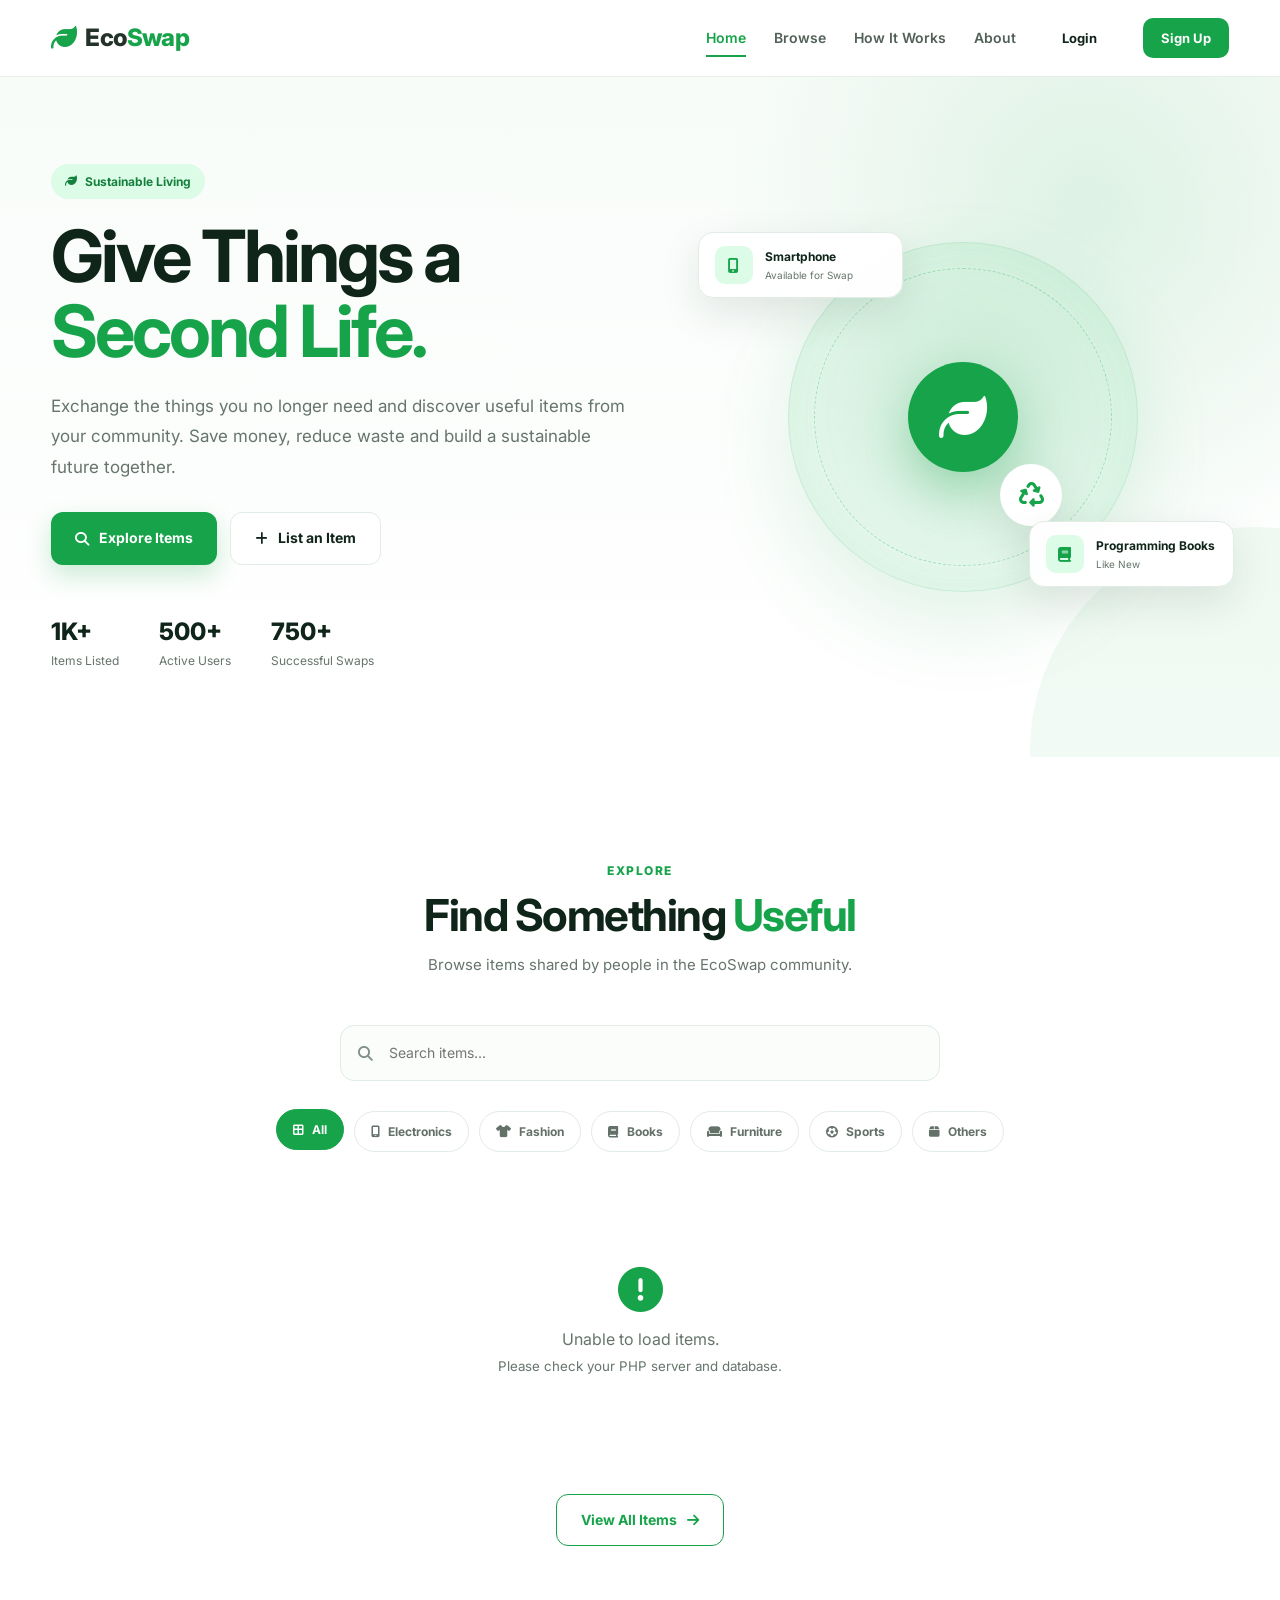
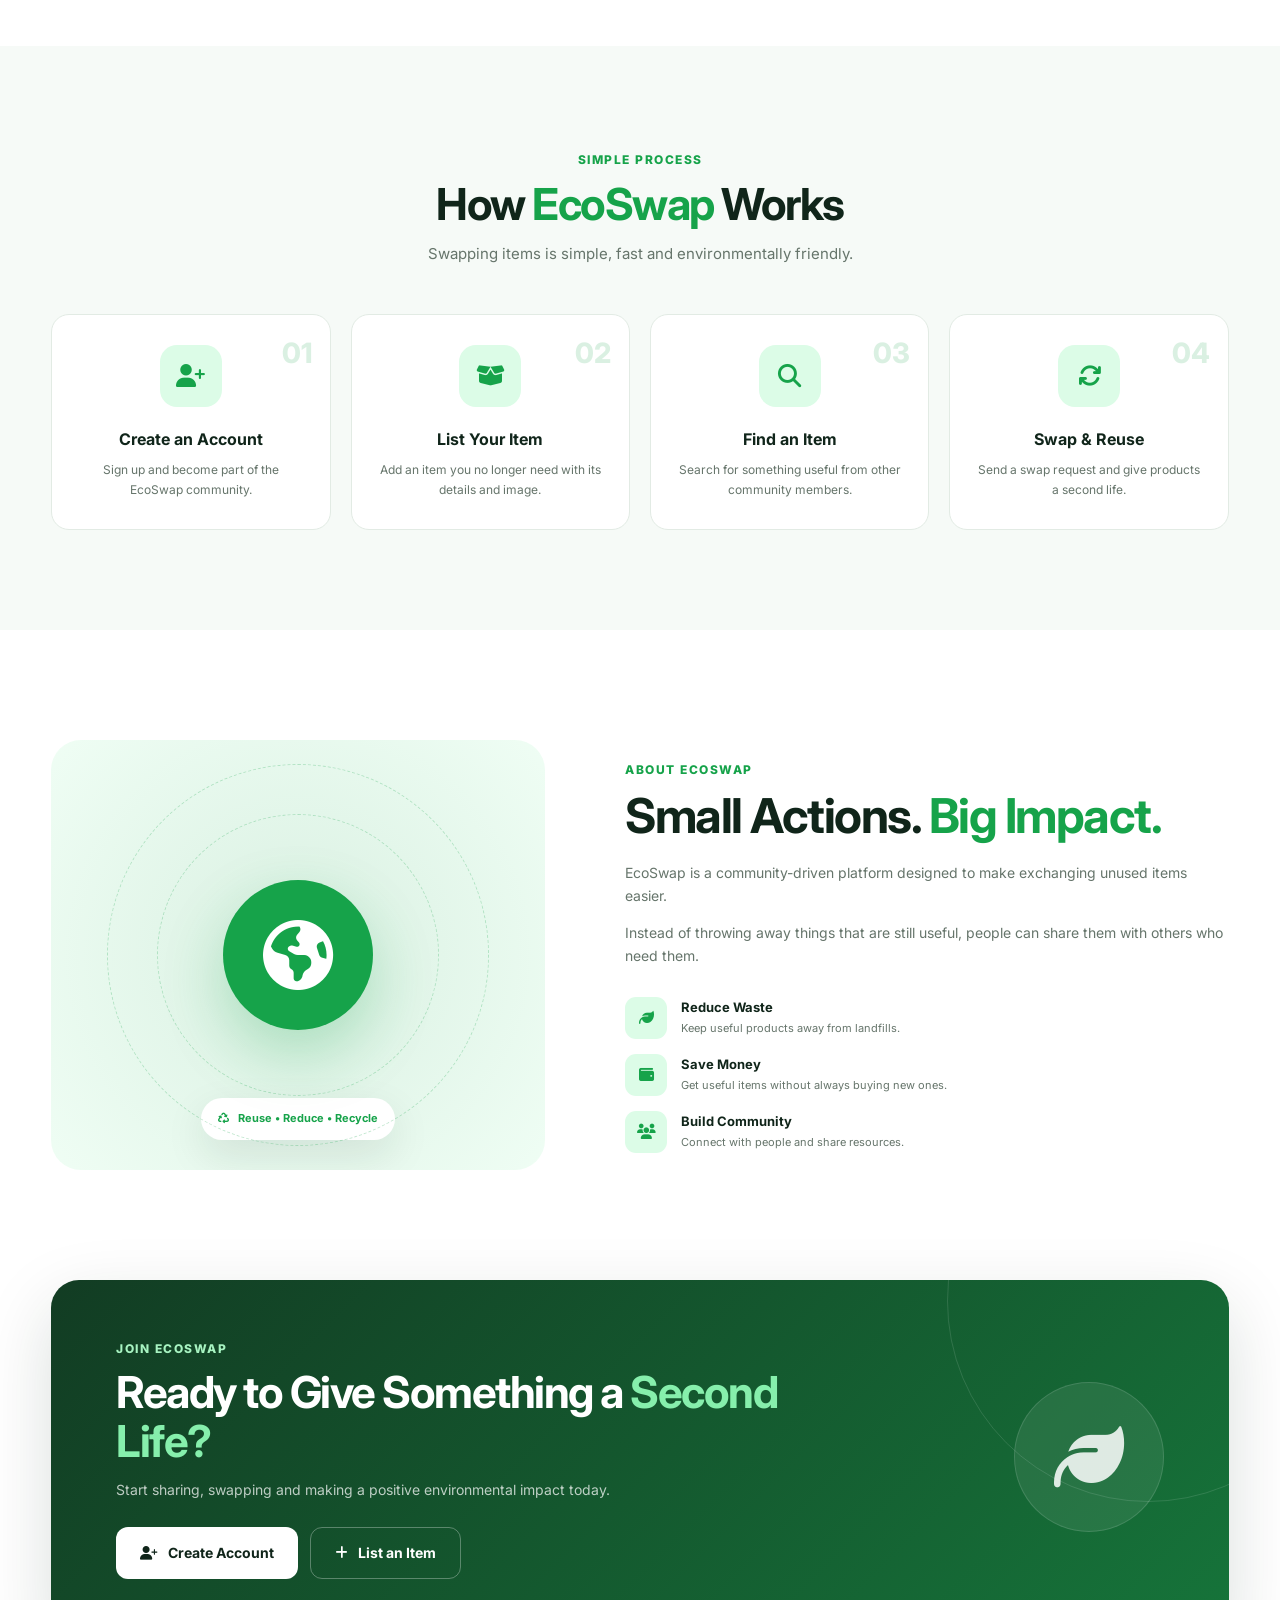
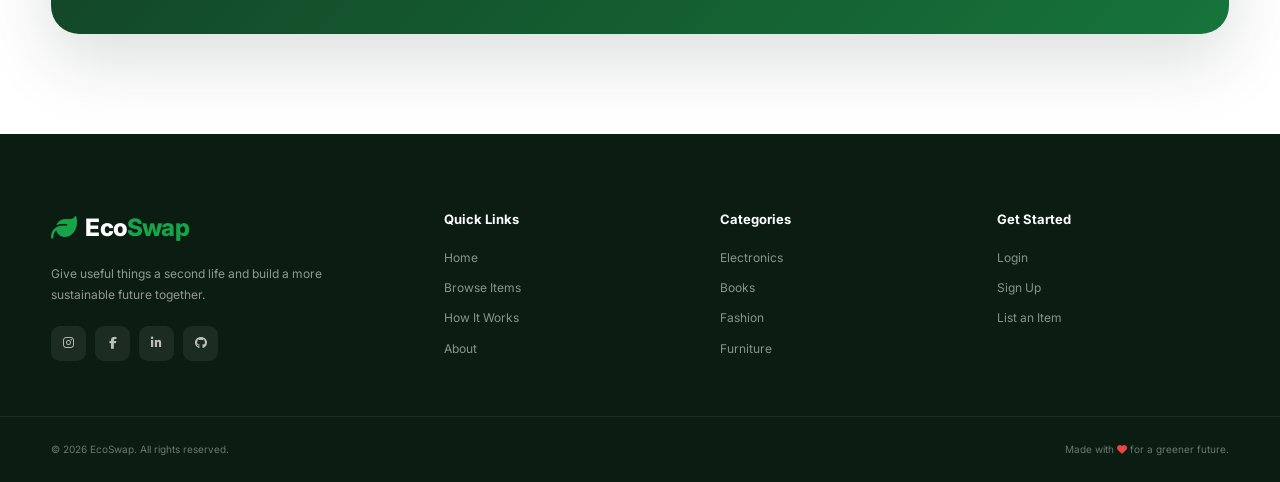
==== index.html @ e33919c2 "Add files via upload" ====
<!DOCTYPE html>
<html lang="en">

<head>
    <meta charset="UTF-8">
    <meta name="viewport" content="width=device-width, initial-scale=1.0">

    <title>EcoSwap - Give Things a Second Life</title>

    <meta name="description"
        content="EcoSwap is a sustainable community platform where people can exchange, reuse and give items a second life.">

    <!-- Google Font -->
    <link rel="preconnect" href="https://fonts.googleapis.com">
    <link rel="preconnect" href="https://fonts.gstatic.com" crossorigin>

    <link
        href="https://fonts.googleapis.com/css2?family=Inter:wght@400;500;600;700;800&display=swap"
        rel="stylesheet">

    <!-- Font Awesome -->
    <link
        rel="stylesheet"
        href="https://cdnjs.cloudflare.com/ajax/libs/font-awesome/6.5.2/css/all.min.css">

    <!-- CSS -->
    <link rel="stylesheet" href="style.css">
</head>

<body>

    <!-- =====================================================
         NAVBAR
    ====================================================== -->

    <header class="navbar">

        <div class="container nav-container">

            <a href="index.html" class="logo">
                <i class="fa-solid fa-leaf"></i>
                <span>Eco<span>Swap</span></span>
            </a>

            <button class="menu-btn" aria-label="Open Menu">
                <i class="fa-solid fa-bars"></i>
            </button>

            <nav class="nav-links">

                <a href="#home" class="active">
                    Home
                </a>

                <a href="#browse">
                    Browse
                </a>

                <a href="#how-it-works">
                    How It Works
                </a>

                <a href="#about">
                    About
                </a>

                <button
                    class="nav-login-btn login-btn"
                    onclick="openModal('loginModal')">
                    Login
                </button>

                <button
                    class="nav-signup-btn"
                    onclick="openModal('signupModal')">
                    Sign Up
                </button>

            </nav>

        </div>

    </header>


    <!-- =====================================================
         HERO
    ====================================================== -->

    <main>

        <section class="hero" id="home">

            <div class="container hero-container">

                <div class="hero-content">

                    <div class="hero-badge">
                        <i class="fa-solid fa-leaf"></i>
                        Sustainable Living
                    </div>

                    <h1>
                        Give Things a
                        <span>Second Life.</span>
                    </h1>

                    <p>
                        Exchange the things you no longer need and
                        discover useful items from your community.
                        Save money, reduce waste and build a
                        sustainable future together.
                    </p>

                    <div class="hero-buttons">

                        <a href="#browse" class="btn btn-primary">
                            <i class="fa-solid fa-magnifying-glass"></i>
                            Explore Items
                        </a>

                        <button
                            class="btn btn-secondary"
                            onclick="openModal('addItemModal')">

                            <i class="fa-solid fa-plus"></i>
                            List an Item

                        </button>

                    </div>

                    <div class="hero-stats">

                        <div class="stat">
                            <strong>1K+</strong>
                            <span>Items Listed</span>
                        </div>

                        <div class="stat">
                            <strong>500+</strong>
                            <span>Active Users</span>
                        </div>

                        <div class="stat">
                            <strong>750+</strong>
                            <span>Successful Swaps</span>
                        </div>

                    </div>

                </div>


                <!-- HERO VISUAL -->

                <div class="hero-visual">

                    <div class="floating-card card-one">

                        <div class="floating-icon">
                            <i class="fa-solid fa-mobile-screen-button"></i>
                        </div>

                        <div>
                            <strong>Smartphone</strong>
                            <small>Available for Swap</small>
                        </div>

                    </div>


                    <div class="hero-circle">

                        <div class="hero-leaf">
                            <i class="fa-solid fa-leaf"></i>
                        </div>

                        <div class="hero-recycle">
                            <i class="fa-solid fa-recycle"></i>
                        </div>

                    </div>


                    <div class="floating-card card-two">

                        <div class="floating-icon">
                            <i class="fa-solid fa-book"></i>
                        </div>

                        <div>
                            <strong>Programming Books</strong>
                            <small>Like New</small>
                        </div>

                    </div>

                </div>

            </div>

        </section>


        <!-- =====================================================
             BROWSE SECTION
        ====================================================== -->

        <section class="browse-section" id="browse">

            <div class="container">

                <div class="section-heading">

                    <span class="section-tag">
                        Explore
                    </span>

                    <h2>
                        Find Something
                        <span>Useful</span>
                    </h2>

                    <p>
                        Browse items shared by people in the
                        EcoSwap community.
                    </p>

                </div>


                <!-- SEARCH -->

                <div class="search-box">

                    <i class="fa-solid fa-magnifying-glass"></i>

                    <input
                        type="text"
                        id="searchInput"
                        placeholder="Search items..."
                        oninput="searchItems()">

                </div>


                <!-- CATEGORIES -->

                <div class="categories" id="categories">

                    <button
                        class="category-btn active"
                        data-category="All"
                        onclick="filterCategory('All')">

                        <i class="fa-solid fa-border-all"></i>
                        All

                    </button>

                    <button
                        class="category-btn"
                        data-category="Electronics"
                        onclick="filterCategory('Electronics')">

                        <i class="fa-solid fa-mobile-screen"></i>
                        Electronics

                    </button>

                    <button
                        class="category-btn"
                        data-category="Fashion"
                        onclick="filterCategory('Fashion')">

                        <i class="fa-solid fa-shirt"></i>
                        Fashion

                    </button>

                    <button
                        class="category-btn"
                        data-category="Books"
                        onclick="filterCategory('Books')">

                        <i class="fa-solid fa-book"></i>
                        Books

                    </button>

                    <button
                        class="category-btn"
                        data-category="Furniture"
                        onclick="filterCategory('Furniture')">

                        <i class="fa-solid fa-couch"></i>
                        Furniture

                    </button>

                    <button
                        class="category-btn"
                        data-category="Sports"
                        onclick="filterCategory('Sports')">

                        <i class="fa-solid fa-futbol"></i>
                        Sports

                    </button>

                    <button
                        class="category-btn"
                        data-category="Others"
                        onclick="filterCategory('Others')">

                        <i class="fa-solid fa-box"></i>
                        Others

                    </button>

                </div>


                <!-- ITEMS -->

                <div
                    class="items-grid"
                    id="itemsContainer">

                    <!-- Items will be loaded by JavaScript -->

                    <div class="item-card">

                        <div class="item-image">

                            <img
                                src="https://images.unsplash.com/photo-1511707171634-5f897ff02aa9?auto=format&fit=crop&w=700&q=80"
                                alt="Smartphone">

                        </div>

                        <div class="item-content">

                            <span class="item-category">
                                Electronics
                            </span>

                            <h3>
                                Smartphone
                            </h3>

                            <p>
                                Good condition smartphone available
                                for exchange.
                            </p>

                            <div class="item-bottom">

                                <span class="condition">
                                    Good
                                </span>

                                <button
                                    class="view-item-btn"
                                    onclick="viewItem(1)">
                                    View
                                </button>

                            </div>

                        </div>

                    </div>


                    <div class="item-card">

                        <div class="item-image">

                            <img
                                src="https://images.unsplash.com/photo-1543002588-bfa74002ed7e?auto=format&fit=crop&w=700&q=80"
                                alt="Books">

                        </div>

                        <div class="item-content">

                            <span class="item-category">
                                Books
                            </span>

                            <h3>
                                Programming Books
                            </h3>

                            <p>
                                Useful programming books for
                                students and developers.
                            </p>

                            <div class="item-bottom">

                                <span class="condition">
                                    Like New
                                </span>

                                <button
                                    class="view-item-btn"
                                    onclick="viewItem(2)">
                                    View
                                </button>

                            </div>

                        </div>

                    </div>


                    <div class="item-card">

                        <div class="item-image">

                            <img
                                src="https://images.unsplash.com/photo-1505740420928-5e560c06d30e?auto=format&fit=crop&w=700&q=80"
                                alt="Headphones">

                        </div>

                        <div class="item-content">

                            <span class="item-category">
                                Electronics
                            </span>

                            <h3>
                                Wireless Headphones
                            </h3>

                            <p>
                                Wireless headphones in working
                                condition.
                            </p>

                            <div class="item-bottom">

                                <span class="condition">
                                    Good
                                </span>

                                <button
                                    class="view-item-btn"
                                    onclick="viewItem(3)">
                                    View
                                </button>

                            </div>

                        </div>

                    </div>


                    <div class="item-card">

                        <div class="item-image">

                            <img
                                src="https://images.unsplash.com/photo-1586023492125-27b2c045efd7?auto=format&fit=crop&w=700&q=80"
                                alt="Study Chair">

                        </div>

                        <div class="item-content">

                            <span class="item-category">
                                Furniture
                            </span>

                            <h3>
                                Study Chair
                            </h3>

                            <p>
                                Comfortable chair suitable for
                                study and work.
                            </p>

                            <div class="item-bottom">

                                <span class="condition">
                                    Good
                                </span>

                                <button
                                    class="view-item-btn"
                                    onclick="viewItem(4)">
                                    View
                                </button>

                            </div>

                        </div>

                    </div>

                </div>


                <div class="view-all-container">

                    <button
                        class="btn btn-outline"
                        onclick="viewAllItems()">

                        View All Items
                        <i class="fa-solid fa-arrow-right"></i>

                    </button>

                </div>

            </div>

        </section>


        <!-- =====================================================
             HOW IT WORKS
        ====================================================== -->

        <section
            class="how-it-works"
            id="how-it-works">

            <div class="container">

                <div class="section-heading">

                    <span class="section-tag">
                        Simple Process
                    </span>

                    <h2>
                        How <span>EcoSwap</span> Works
                    </h2>

                    <p>
                        Swapping items is simple, fast and
                        environmentally friendly.
                    </p>

                </div>


                <div class="steps">

                    <div class="step">

                        <div class="step-number">
                            01
                        </div>

                        <div class="step-icon">
                            <i class="fa-solid fa-user-plus"></i>
                        </div>

                        <h3>
                            Create an Account
                        </h3>

                        <p>
                            Sign up and become part of the
                            EcoSwap community.
                        </p>

                    </div>


                    <div class="step">

                        <div class="step-number">
                            02
                        </div>

                        <div class="step-icon">
                            <i class="fa-solid fa-box-open"></i>
                        </div>

                        <h3>
                            List Your Item
                        </h3>

                        <p>
                            Add an item you no longer need
                            with its details and image.
                        </p>

                    </div>


                    <div class="step">

                        <div class="step-number">
                            03
                        </div>

                        <div class="step-icon">
                            <i class="fa-solid fa-magnifying-glass"></i>
                        </div>

                        <h3>
                            Find an Item
                        </h3>

                        <p>
                            Search for something useful from
                            other community members.
                        </p>

                    </div>


                    <div class="step">

                        <div class="step-number">
                            04
                        </div>

                        <div class="step-icon">
                            <i class="fa-solid fa-arrows-rotate"></i>
                        </div>

                        <h3>
                            Swap & Reuse
                        </h3>

                        <p>
                            Send a swap request and give
                            products a second life.
                        </p>

                    </div>

                </div>

            </div>

        </section>


        <!-- =====================================================
             ABOUT
        ====================================================== -->

        <section class="about-section" id="about">

            <div class="container about-container">

                <div class="about-image">

                    <div class="about-icon">
                        <i class="fa-solid fa-earth-americas"></i>
                    </div>

                    <div class="about-floating">

                        <i class="fa-solid fa-recycle"></i>

                        <span>
                            Reuse • Reduce • Recycle
                        </span>

                    </div>

                </div>


                <div class="about-content">

                    <span class="section-tag">
                        About EcoSwap
                    </span>

                    <h2>
                        Small Actions.
                        <span>Big Impact.</span>
                    </h2>

                    <p>
                        EcoSwap is a community-driven platform
                        designed to make exchanging unused items
                        easier.
                    </p>

                    <p>
                        Instead of throwing away things that are
                        still useful, people can share them with
                        others who need them.
                    </p>


                    <div class="about-features">

                        <div class="about-feature">

                            <i class="fa-solid fa-leaf"></i>

                            <div>

                                <h4>
                                    Reduce Waste
                                </h4>

                                <p>
                                    Keep useful products away
                                    from landfills.
                                </p>

                            </div>

                        </div>


                        <div class="about-feature">

                            <i class="fa-solid fa-wallet"></i>

                            <div>

                                <h4>
                                    Save Money
                                </h4>

                                <p>
                                    Get useful items without
                                    always buying new ones.
                                </p>

                            </div>

                        </div>


                        <div class="about-feature">

                            <i class="fa-solid fa-users"></i>

                            <div>

                                <h4>
                                    Build Community
                                </h4>

                                <p>
                                    Connect with people and
                                    share resources.
                                </p>

                            </div>

                        </div>

                    </div>

                </div>

            </div>

        </section>


        <!-- =====================================================
             CTA
        ====================================================== -->

        <section class="cta-section">

            <div class="container">

                <div class="cta-box">

                    <div class="cta-content">

                        <span class="section-tag">
                            Join EcoSwap
                        </span>

                        <h2>
                            Ready to Give Something
                            a <span>Second Life?</span>
                        </h2>

                        <p>
                            Start sharing, swapping and making
                            a positive environmental impact today.
                        </p>

                        <div class="cta-buttons">

                            <button
                                class="btn btn-white"
                                onclick="openModal('signupModal')">

                                <i class="fa-solid fa-user-plus"></i>
                                Create Account

                            </button>

                            <button
                                class="btn btn-transparent"
                                onclick="openModal('addItemModal')">

                                <i class="fa-solid fa-plus"></i>
                                List an Item

                            </button>

                        </div>

                    </div>

                    <div class="cta-icon">

                        <i class="fa-solid fa-leaf"></i>

                    </div>

                </div>

            </div>

        </section>

    </main>


    <!-- =====================================================
         FOOTER
    ====================================================== -->

    <footer class="footer">

        <div class="container footer-container">

            <div class="footer-brand">

                <a href="#home" class="logo">

                    <i class="fa-solid fa-leaf"></i>

                    <span>
                        Eco<span>Swap</span>
                    </span>

                </a>

                <p>
                    Give useful things a second life and
                    build a more sustainable future together.
                </p>

                <div class="social-links">

                    <a href="#" aria-label="Instagram">
                        <i class="fa-brands fa-instagram"></i>
                    </a>

                    <a href="#" aria-label="Facebook">
                        <i class="fa-brands fa-facebook-f"></i>
                    </a>

                    <a href="#" aria-label="LinkedIn">
                        <i class="fa-brands fa-linkedin-in"></i>
                    </a>

                    <a href="#" aria-label="GitHub">
                        <i class="fa-brands fa-github"></i>
                    </a>

                </div>

            </div>


            <div class="footer-links">

                <h4>
                    Quick Links
                </h4>

                <a href="#home">
                    Home
                </a>

                <a href="#browse">
                    Browse Items
                </a>

                <a href="#how-it-works">
                    How It Works
                </a>

                <a href="#about">
                    About
                </a>

            </div>


            <div class="footer-links">

                <h4>
                    Categories
                </h4>

                <a href="#browse"
                    onclick="filterCategory('Electronics')">
                    Electronics
                </a>

                <a href="#browse"
                    onclick="filterCategory('Books')">
                    Books
                </a>

                <a href="#browse"
                    onclick="filterCategory('Fashion')">
                    Fashion
                </a>

                <a href="#browse"
                    onclick="filterCategory('Furniture')">
                    Furniture
                </a>

            </div>


            <div class="footer-links">

                <h4>
                    Get Started
                </h4>

                <a
                    href="#"
                    onclick="openModal('loginModal'); return false;">
                    Login
                </a>

                <a
                    href="#"
                    onclick="openModal('signupModal'); return false;">
                    Sign Up
                </a>

                <a
                    href="#"
                    onclick="openModal('addItemModal'); return false;">
                    List an Item
                </a>

            </div>

        </div>


        <div class="footer-bottom">

            <div class="container">

                <p>
                    © 2026 EcoSwap. All rights reserved.
                </p>

                <p>
                    Made with
                    <i class="fa-solid fa-heart"></i>
                    for a greener future.
                </p>

            </div>

        </div>

    </footer>


    <!-- =====================================================
         LOGIN MODAL
    ====================================================== -->

    <div
        class="modal"
        id="loginModal">

        <div class="modal-content">

            <button
                class="modal-close"
                onclick="closeModal('loginModal')">

                <i class="fa-solid fa-xmark"></i>

            </button>

            <div class="modal-header">

                <div class="modal-icon">
                    <i class="fa-solid fa-right-to-bracket"></i>
                </div>

                <h2>
                    Welcome Back
                </h2>

                <p>
                    Login to your EcoSwap account.
                </p>

            </div>


            <form id="loginForm">

                <div class="form-group">

                    <label for="loginEmail">
                        Email Address
                    </label>

                    <div class="input-wrapper">

                        <i class="fa-solid fa-envelope"></i>

                        <input
                            type="email"
                            id="loginEmail"
                            placeholder="Enter your email"
                            required>

                    </div>

                </div>


                <div class="form-group">

                    <label for="loginPassword">
                        Password
                    </label>

                    <div class="input-wrapper">

                        <i class="fa-solid fa-lock"></i>

                        <input
                            type="password"
                            id="loginPassword"
                            placeholder="Enter your password"
                            required>

                    </div>

                </div>


                <button
                    type="submit"
                    class="modal-submit">

                    <i class="fa-solid fa-right-to-bracket"></i>
                    Login

                </button>

            </form>


            <div class="modal-switch">

                Don't have an account?

                <button
                    onclick="switchModal('loginModal', 'signupModal')">

                    Create Account

                </button>

            </div>

        </div>

    </div>


    <!-- =====================================================
         SIGNUP MODAL
    ====================================================== -->

    <div
        class="modal"
        id="signupModal">

        <div class="modal-content">

            <button
                class="modal-close"
                onclick="closeModal('signupModal')">

                <i class="fa-solid fa-xmark"></i>

            </button>

            <div class="modal-header">

                <div class="modal-icon">
                    <i class="fa-solid fa-user-plus"></i>
                </div>

                <h2>
                    Join EcoSwap
                </h2>

                <p>
                    Create your account and start swapping.
                </p>

            </div>


            <form id="signupForm">

                <div class="form-group">

                    <label for="signupName">
                        Full Name
                    </label>

                    <div class="input-wrapper">

                        <i class="fa-solid fa-user"></i>

                        <input
                            type="text"
                            id="signupName"
                            placeholder="Enter your name"
                            required>

                    </div>

                </div>


                <div class="form-group">

                    <label for="signupEmail">
                        Email Address
                    </label>

                    <div class="input-wrapper">

                        <i class="fa-solid fa-envelope"></i>

                        <input
                            type="email"
                            id="signupEmail"
                            placeholder="Enter your email"
                            required>

                    </div>

                </div>


                <div class="form-group">

                    <label for="signupPassword">
                        Password
                    </label>

                    <div class="input-wrapper">

                        <i class="fa-solid fa-lock"></i>

                        <input
                            type="password"
                            id="signupPassword"
                            placeholder="Minimum 6 characters"
                            minlength="6"
                            required>

                    </div>

                </div>


                <button
                    type="submit"
                    class="modal-submit">

                    <i class="fa-solid fa-user-plus"></i>
                    Create Account

                </button>

            </form>


            <div class="modal-switch">

                Already have an account?

                <button
                    onclick="switchModal('signupModal', 'loginModal')">

                    Login

                </button>

            </div>

        </div>

    </div>


    <!-- =====================================================
         ADD ITEM MODAL
    ====================================================== -->

    <div
        class="modal"
        id="addItemModal">

        <div class="modal-content modal-large">

            <button
                class="modal-close"
                onclick="closeModal('addItemModal')">

                <i class="fa-solid fa-xmark"></i>

            </button>

            <div class="modal-header">

                <div class="modal-icon">
                    <i class="fa-solid fa-box-open"></i>
                </div>

                <h2>
                    List an Item
                </h2>

                <p>
                    Give your unused item a second life.
                </p>

            </div>


            <form id="addItemForm">

                <div class="form-row">

                    <div class="form-group">

                        <label for="itemName">
                            Item Name *
                        </label>

                        <div class="input-wrapper">

                            <i class="fa-solid fa-box"></i>

                            <input
                                type="text"
                                id="itemName"
                                name="name"
                                placeholder="e.g. Smartphone"
                                required>

                        </div>

                    </div>


                    <div class="form-group">

                        <label for="itemCategory">
                            Category *
                        </label>

                        <div class="input-wrapper">

                            <i class="fa-solid fa-layer-group"></i>

                            <select
                                id="itemCategory"
                                name="category"
                                required>

                                <option value="">
                                    Select Category
                                </option>

                                <option value="Electronics">
                                    Electronics
                                </option>

                                <option value="Fashion">
                                    Fashion
                                </option>

                                <option value="Books">
                                    Books
                                </option>

                                <option value="Furniture">
                                    Furniture
                                </option>

                                <option value="Sports">
                                    Sports
                                </option>

                                <option value="Others">
                                    Others
                                </option>

                            </select>

                        </div>

                    </div>

                </div>


                <div class="form-row">

                    <div class="form-group">

                        <label for="itemCondition">
                            Condition *
                        </label>

                        <div class="input-wrapper">

                            <i class="fa-solid fa-star"></i>

                            <select
                                id="itemCondition"
                                name="condition"
                                required>

                                <option value="">
                                    Select Condition
                                </option>

                                <option value="New">
                                    New
                                </option>

                                <option value="Like New">
                                    Like New
                                </option>

                                <option value="Good">
                                    Good
                                </option>

                                <option value="Fair">
                                    Fair
                                </option>

                            </select>

                        </div>

                    </div>


                    <div class="form-group">

                        <label for="itemImage">
                            Item Image *
                        </label>

                        <div class="input-wrapper">

                            <i class="fa-solid fa-image"></i>

                            <input
                                type="file"
                                id="itemImage"
                                name="image"
                                accept="image/jpeg,image/png,image/webp"
                                required>

                        </div>

                        <small>
                            JPG, PNG or WEBP — Max 5 MB
                        </small>

                    </div>

                </div>


                <div class="form-group">

                    <label for="itemDescription">
                        Description
                    </label>

                    <textarea
                        id="itemDescription"
                        name="description"
                        rows="5"
                        placeholder="Tell others about your item..."></textarea>

                </div>


                <button
                    type="submit"
                    class="modal-submit">

                    <i class="fa-solid fa-plus"></i>
                    Add Item

                </button>

            </form>

        </div>

    </div>


    <!-- =====================================================
         ITEM DETAILS MODAL
    ====================================================== -->

    <div
        class="modal"
        id="itemDetailsModal">

        <div class="modal-content">

            <button
                class="modal-close"
                onclick="closeModal('itemDetailsModal')">

                <i class="fa-solid fa-xmark"></i>

            </button>

            <div id="itemDetailsContent">

                <div class="modal-header">

                    <div class="modal-icon">
                        <i class="fa-solid fa-box-open"></i>
                    </div>

                    <h2>
                        Item Details
                    </h2>

                    <p>
                        Item information will appear here.
                    </p>

                </div>

            </div>

        </div>

    </div>


    <!-- =====================================================
         TOAST
    ====================================================== -->

    <div
        id="toast"
        class="toast">

        <span id="toastMessage">
            Success
        </span>

    </div>


    <!-- =====================================================
         JAVASCRIPT
    ====================================================== -->

    <script src="script.js"></script>

</body>

</html>
---- style.css ----
/* =========================================================
   ECOSWAP - FINAL STYLE.CSS
========================================================= */

/* =========================================================
   ROOT
========================================================= */

:root {
    --primary: #16a34a;
    --primary-dark: #15803d;
    --primary-light: #dcfce7;

    --dark: #10251a;
    --dark-2: #1b3526;

    --text: #243329;
    --text-light: #66756b;

    --white: #ffffff;
    --light: #f6faf7;
    --border: #e2ebe4;

    --danger: #dc2626;

    --shadow-sm: 0 5px 20px rgba(16, 37, 26, 0.07);
    --shadow-md: 0 15px 40px rgba(16, 37, 26, 0.10);
    --shadow-lg: 0 25px 70px rgba(16, 37, 26, 0.15);

    --radius-sm: 10px;
    --radius-md: 18px;
    --radius-lg: 28px;

    --transition: 0.3s ease;
}


/* =========================================================
   RESET
========================================================= */

* {
    margin: 0;
    padding: 0;
    box-sizing: border-box;
}

html {
    scroll-behavior: smooth;
}

body {
    font-family: "Inter", sans-serif;
    color: var(--text);
    background: var(--white);
    line-height: 1.6;
    overflow-x: hidden;
}

body::-webkit-scrollbar {
    width: 8px;
}

body::-webkit-scrollbar-track {
    background: #eef5ef;
}

body::-webkit-scrollbar-thumb {
    background: var(--primary);
    border-radius: 20px;
}

img {
    max-width: 100%;
    display: block;
}

button,
input,
select,
textarea {
    font: inherit;
}

button {
    border: none;
    cursor: pointer;
}

a {
    text-decoration: none;
    color: inherit;
}

ul {
    list-style: none;
}

section {
    scroll-margin-top: 90px;
}


/* =========================================================
   CONTAINER
========================================================= */

.container {
    width: min(1180px, 92%);
    margin: 0 auto;
}


/* =========================================================
   COMMON BUTTONS
========================================================= */

.btn {
    display: inline-flex;
    align-items: center;
    justify-content: center;
    gap: 10px;

    padding: 14px 24px;

    border-radius: 12px;

    font-size: 14px;
    font-weight: 700;

    transition: var(--transition);
}

.btn-primary {
    color: var(--white);
    background: var(--primary);

    box-shadow: 0 10px 25px rgba(22, 163, 74, 0.22);
}

.btn-primary:hover {
    background: var(--primary-dark);
    transform: translateY(-3px);
}

.btn-secondary {
    color: var(--dark);
    background: var(--white);
    border: 1px solid var(--border);
}

.btn-secondary:hover {
    border-color: var(--primary);
    color: var(--primary);
    transform: translateY(-3px);
}

.btn-outline {
    background: transparent;
    color: var(--primary);
    border: 1.5px solid var(--primary);
}

.btn-outline:hover {
    background: var(--primary);
    color: var(--white);
    transform: translateY(-3px);
}


/* =========================================================
   NAVBAR
========================================================= */

.navbar {
    position: sticky;
    top: 0;
    z-index: 1000;

    background: rgba(255, 255, 255, 0.94);

    backdrop-filter: blur(15px);

    border-bottom: 1px solid rgba(226, 235, 228, 0.8);
}

.nav-container {
    min-height: 76px;

    display: flex;
    align-items: center;
    justify-content: space-between;
}

.logo {
    display: inline-flex;
    align-items: center;
    gap: 9px;

    font-size: 24px;
    font-weight: 800;
    letter-spacing: -0.8px;
}

.logo i {
    color: var(--primary);
    font-size: 26px;
}

.logo span span {
    color: var(--primary);
}

.nav-links {
    display: flex;
    align-items: center;
    gap: 28px;
}

.nav-links > a {
    position: relative;

    color: #526158;

    font-size: 14px;
    font-weight: 600;

    transition: var(--transition);
}

.nav-links > a:hover,
.nav-links > a.active {
    color: var(--primary);
}

.nav-links > a::after {
    content: "";

    position: absolute;

    left: 0;
    bottom: -8px;

    width: 0;
    height: 2px;

    background: var(--primary);

    transition: var(--transition);
}

.nav-links > a:hover::after,
.nav-links > a.active::after {
    width: 100%;
}

.nav-login-btn,
.nav-signup-btn {
    padding: 10px 18px;
    border-radius: 10px;

    font-size: 13px;
    font-weight: 700;

    transition: var(--transition);
}

.nav-login-btn {
    background: transparent;
    color: var(--dark);
}

.nav-login-btn:hover {
    color: var(--primary);
}

.nav-signup-btn {
    color: var(--white);
    background: var(--primary);
}

.nav-signup-btn:hover {
    background: var(--primary-dark);
    transform: translateY(-2px);
}

.menu-btn {
    display: none;

    width: 42px;
    height: 42px;

    border-radius: 10px;

    background: var(--primary-light);
    color: var(--primary);

    font-size: 19px;
}


/* =========================================================
   HERO
========================================================= */

.hero {
    position: relative;

    min-height: 680px;

    display: flex;
    align-items: center;

    overflow: hidden;

    background:
        radial-gradient(
            circle at 85% 20%,
            rgba(22, 163, 74, 0.12),
            transparent 30%
        ),
        linear-gradient(
            180deg,
            #f8fcf9 0%,
            #ffffff 100%
        );
}

.hero::before {
    content: "";

    position: absolute;

    width: 450px;
    height: 450px;

    right: -200px;
    bottom: -220px;

    border-radius: 50%;

    background: rgba(22, 163, 74, 0.06);
}

.hero-container {
    min-height: 680px;

    display: grid;
    grid-template-columns: 1.05fr 0.95fr;

    align-items: center;

    gap: 60px;
}

.hero-content {
    position: relative;
    z-index: 2;
}

.hero-badge {
    display: inline-flex;
    align-items: center;
    gap: 8px;

    padding: 8px 14px;

    margin-bottom: 20px;

    border-radius: 50px;

    background: var(--primary-light);
    color: var(--primary-dark);

    font-size: 12px;
    font-weight: 700;
}

.hero h1 {
    max-width: 650px;

    margin-bottom: 22px;

    color: var(--dark);

    font-size: clamp(42px, 6vw, 72px);
    line-height: 1.04;

    letter-spacing: -3px;
}

.hero h1 span {
    color: var(--primary);
}

.hero p {
    max-width: 590px;

    margin-bottom: 30px;

    color: var(--text-light);

    font-size: 17px;
    line-height: 1.8;
}

.hero-buttons {
    display: flex;
    flex-wrap: wrap;
    gap: 13px;
}

.hero-stats {
    display: flex;
    align-items: center;

    gap: 40px;

    margin-top: 48px;
}

.stat {
    display: flex;
    flex-direction: column;
}

.stat strong {
    color: var(--dark);

    font-size: 24px;
    font-weight: 800;
}

.stat span {
    color: var(--text-light);

    font-size: 12px;
}


/* =========================================================
   HERO VISUAL
========================================================= */

.hero-visual {
    position: relative;

    min-height: 500px;

    display: flex;
    align-items: center;
    justify-content: center;
}

.hero-circle {
    position: relative;

    width: 350px;
    height: 350px;

    display: flex;
    align-items: center;
    justify-content: center;

    border-radius: 50%;

    background:
        radial-gradient(
            circle,
            rgba(22, 163, 74, 0.18),
            rgba(220, 252, 231, 0.45)
        );

    border: 1px solid rgba(22, 163, 74, 0.14);

    box-shadow:
        inset 0 0 50px rgba(22, 163, 74, 0.08),
        0 30px 80px rgba(22, 163, 74, 0.13);
}

.hero-circle::before {
    content: "";

    position: absolute;

    inset: 25px;

    border: 1px dashed rgba(22, 163, 74, 0.3);

    border-radius: 50%;
}

.hero-leaf {
    width: 110px;
    height: 110px;

    display: flex;
    align-items: center;
    justify-content: center;

    border-radius: 50%;

    background: var(--primary);

    color: var(--white);

    font-size: 48px;

    box-shadow:
        0 20px 45px rgba(22, 163, 74, 0.3);

    animation: float 4s ease-in-out infinite;
}

.hero-recycle {
    position: absolute;

    bottom: 65px;
    right: 75px;

    width: 62px;
    height: 62px;

    display: flex;
    align-items: center;
    justify-content: center;

    border-radius: 50%;

    background: var(--white);

    color: var(--primary);

    font-size: 25px;

    box-shadow: var(--shadow-md);

    animation: rotateSlow 8s linear infinite;
}

.floating-card {
    position: absolute;

    z-index: 5;

    display: flex;
    align-items: center;
    gap: 12px;

    padding: 13px 16px;

    min-width: 205px;

    background: rgba(255, 255, 255, 0.95);

    border: 1px solid var(--border);

    border-radius: 15px;

    box-shadow: var(--shadow-md);

    animation: float 5s ease-in-out infinite;
}

.floating-card strong {
    display: block;

    color: var(--dark);

    font-size: 12px;
}

.floating-card small {
    display: block;

    color: var(--text-light);

    font-size: 10px;
}

.floating-icon {
    width: 38px;
    height: 38px;

    display: flex;
    align-items: center;
    justify-content: center;

    flex-shrink: 0;

    border-radius: 10px;

    background: var(--primary-light);
    color: var(--primary);

    font-size: 15px;
}

.card-one {
    top: 65px;
    left: 0;
}

.card-two {
    right: -5px;
    bottom: 80px;

    animation-delay: 1.5s;
}

@keyframes float {

    0%,
    100% {
        transform: translateY(0);
    }

    50% {
        transform: translateY(-12px);
    }
}

@keyframes rotateSlow {
    from {
        transform: rotate(0deg);
    }

    to {
        transform: rotate(360deg);
    }
}


/* =========================================================
   SECTION HEADING
========================================================= */

.section-heading {
    max-width: 700px;

    margin: 0 auto 48px;

    text-align: center;
}

.section-tag {
    display: inline-block;

    margin-bottom: 10px;

    color: var(--primary);

    font-size: 12px;
    font-weight: 800;

    text-transform: uppercase;
    letter-spacing: 1.5px;
}

.section-heading h2 {
    margin-bottom: 12px;

    color: var(--dark);

    font-size: clamp(30px, 4vw, 44px);
    line-height: 1.15;

    letter-spacing: -1.5px;
}

.section-heading h2 span {
    color: var(--primary);
}

.section-heading p {
    color: var(--text-light);

    font-size: 15px;
}


/* =========================================================
   BROWSE SECTION
========================================================= */

.browse-section {
    padding: 100px 0;

    background: var(--white);
}

.search-box {
    width: min(600px, 100%);

    margin: 0 auto 30px;

    position: relative;
}

.search-box i {
    position: absolute;

    left: 18px;
    top: 50%;

    transform: translateY(-50%);

    color: #829087;

    font-size: 15px;
}

.search-box input {
    width: 100%;

    padding: 16px 20px 16px 48px;

    border: 1px solid var(--border);
    border-radius: 14px;

    outline: none;

    background: #fbfdfb;

    color: var(--dark);

    font-size: 14px;

    transition: var(--transition);
}

.search-box input:focus {
    border-color: var(--primary);

    background: var(--white);

    box-shadow:
        0 0 0 4px rgba(22, 163, 74, 0.08);
}

.categories {
    display: flex;
    flex-wrap: wrap;
    justify-content: center;

    gap: 10px;

    margin-bottom: 45px;
}

.category-btn {
    display: inline-flex;
    align-items: center;
    gap: 8px;

    padding: 10px 16px;

    border: 1px solid var(--border);
    border-radius: 50px;

    background: var(--white);
    color: #637168;

    font-size: 12px;
    font-weight: 700;

    transition: var(--transition);
}

.category-btn:hover,
.category-btn.active {
    background: var(--primary);
    border-color: var(--primary);
    color: var(--white);

    transform: translateY(-2px);
}


/* =========================================================
   ITEMS GRID
========================================================= */

.items-grid {
    display: grid;

    grid-template-columns:
        repeat(4, minmax(0, 1fr));

    gap: 22px;
}

.item-card {
    overflow: hidden;

    background: var(--white);

    border: 1px solid var(--border);

    border-radius: 18px;

    box-shadow: var(--shadow-sm);

    transition: var(--transition);
}

.item-card:hover {
    transform: translateY(-7px);

    box-shadow: var(--shadow-md);

    border-color: rgba(22, 163, 74, 0.25);
}

.item-image {
    position: relative;

    height: 220px;

    overflow: hidden;

    background: #eef5ef;
}

.item-image img {
    width: 100%;
    height: 100%;

    object-fit: cover;

    transition: 0.5s ease;
}

.item-card:hover .item-image img {
    transform: scale(1.07);
}

.item-content {
    padding: 18px;
}

.item-category {
    display: inline-block;

    margin-bottom: 7px;

    padding: 5px 9px;

    border-radius: 6px;

    background: var(--primary-light);

    color: var(--primary-dark);

    font-size: 9px;
    font-weight: 800;

    text-transform: uppercase;
    letter-spacing: 0.6px;
}

.item-content h3 {
    margin-bottom: 7px;

    color: var(--dark);

    font-size: 17px;
}

.item-content p {
    min-height: 45px;

    margin-bottom: 15px;

    color: var(--text-light);

    font-size: 12px;
    line-height: 1.6;
}

.item-bottom {
    display: flex;
    align-items: center;
    justify-content: space-between;

    gap: 10px;
}

.condition {
    color: #5d6c63;

    font-size: 11px;
    font-weight: 700;
}

.view-item-btn {
    padding: 8px 13px;

    border-radius: 8px;

    background: var(--dark);
    color: var(--white);

    font-size: 11px;
    font-weight: 700;

    transition: var(--transition);
}

.view-item-btn:hover {
    background: var(--primary);
}

.view-all-container {
    margin-top: 45px;

    display: flex;
    justify-content: center;
}

.no-items {
    grid-column: 1 / -1;

    padding: 70px 20px;

    text-align: center;

    color: var(--text-light);
}

.no-items i {
    margin-bottom: 15px;

    color: var(--primary);

    font-size: 45px;
}

.no-items h3 {
    color: var(--dark);

    margin-bottom: 5px;
}


/* =========================================================
   HOW IT WORKS
========================================================= */

.how-it-works {
    padding: 100px 0;

    background: var(--light);
}

.steps {
    display: grid;

    grid-template-columns:
        repeat(4, minmax(0, 1fr));

    gap: 20px;
}

.step {
    position: relative;

    padding: 30px 24px;

    background: var(--white);

    border: 1px solid var(--border);

    border-radius: 18px;

    text-align: center;

    transition: var(--transition);
}

.step:hover {
    transform: translateY(-6px);

    box-shadow: var(--shadow-md);
}

.step-number {
    position: absolute;

    top: 16px;
    right: 18px;

    color: rgba(22, 163, 74, 0.16);

    font-size: 28px;
    font-weight: 800;
}

.step-icon {
    width: 62px;
    height: 62px;

    margin: 0 auto 20px;

    display: flex;
    align-items: center;
    justify-content: center;

    border-radius: 17px;

    background: var(--primary-light);
    color: var(--primary);

    font-size: 23px;
}

.step h3 {
    margin-bottom: 8px;

    color: var(--dark);

    font-size: 16px;
}

.step p {
    color: var(--text-light);

    font-size: 12px;
}


/* =========================================================
   ABOUT
========================================================= */

.about-section {
    padding: 110px 0;

    background: var(--white);
}

.about-container {
    display: grid;

    grid-template-columns: 0.9fr 1.1fr;

    gap: 80px;

    align-items: center;
}

.about-image {
    position: relative;

    min-height: 430px;

    display: flex;
    align-items: center;
    justify-content: center;

    border-radius: 30px;

    background:
        radial-gradient(
            circle,
            rgba(22, 163, 74, 0.16),
            rgba(220, 252, 231, 0.45)
        );

    overflow: hidden;
}

.about-image::before,
.about-image::after {
    content: "";

    position: absolute;

    border-radius: 50%;

    border: 1px dashed rgba(22, 163, 74, 0.25);
}

.about-image::before {
    width: 280px;
    height: 280px;
}

.about-image::after {
    width: 380px;
    height: 380px;
}

.about-icon {
    position: relative;
    z-index: 2;

    width: 150px;
    height: 150px;

    display: flex;
    align-items: center;
    justify-content: center;

    border-radius: 50%;

    background: var(--primary);

    color: var(--white);

    font-size: 70px;

    box-shadow: 0 25px 60px rgba(22, 163, 74, 0.25);
}

.about-floating {
    position: absolute;

    bottom: 30px;

    display: flex;
    align-items: center;
    gap: 9px;

    padding: 12px 17px;

    border-radius: 50px;

    background: var(--white);

    box-shadow: var(--shadow-md);

    color: var(--primary);

    font-size: 11px;
    font-weight: 700;
}

.about-content .section-tag {
    margin-bottom: 10px;
}

.about-content h2 {
    max-width: 600px;

    margin-bottom: 20px;

    color: var(--dark);

    font-size: clamp(32px, 4vw, 48px);

    line-height: 1.1;

    letter-spacing: -1.5px;
}

.about-content h2 span {
    color: var(--primary);
}

.about-content > p {
    max-width: 620px;

    margin-bottom: 15px;

    color: var(--text-light);

    font-size: 14px;
}

.about-features {
    margin-top: 30px;

    display: grid;

    gap: 15px;
}

.about-feature {
    display: flex;
    align-items: flex-start;

    gap: 14px;
}

.about-feature > i {
    width: 42px;
    height: 42px;

    display: flex;
    align-items: center;
    justify-content: center;

    flex-shrink: 0;

    border-radius: 11px;

    background: var(--primary-light);
    color: var(--primary);

    font-size: 15px;
}

.about-feature h4 {
    margin-bottom: 2px;

    color: var(--dark);

    font-size: 13px;
}

.about-feature p {
    color: var(--text-light);

    font-size: 11px;
}


/* =========================================================
   CTA
========================================================= */

.cta-section {
    padding: 0 0 100px;
}

.cta-box {
    position: relative;

    overflow: hidden;

    min-height: 310px;

    display: flex;
    align-items: center;
    justify-content: space-between;

    gap: 40px;

    padding: 55px 65px;

    border-radius: 28px;

    background:
        linear-gradient(
            135deg,
            #123c23,
            #16743a
        );

    box-shadow: var(--shadow-lg);
}

.cta-box::before {
    content: "";

    position: absolute;

    width: 400px;
    height: 400px;

    right: -120px;
    top: -180px;

    border-radius: 50%;

    border: 1px solid rgba(255, 255, 255, 0.12);
}

.cta-content {
    position: relative;
    z-index: 2;

    max-width: 680px;
}

.cta-content .section-tag {
    color: #a7f3c1;
}

.cta-content h2 {
    margin-bottom: 13px;

    color: var(--white);

    font-size: clamp(30px, 4vw, 44px);

    line-height: 1.12;

    letter-spacing: -1.5px;
}

.cta-content h2 span {
    color: #86efac;
}

.cta-content p {
    margin-bottom: 25px;

    color: rgba(255, 255, 255, 0.72);

    font-size: 14px;
}

.cta-buttons {
    display: flex;
    flex-wrap: wrap;

    gap: 12px;
}

.btn-white {
    background: var(--white);
    color: var(--dark);
}

.btn-white:hover {
    transform: translateY(-3px);
    box-shadow: 0 12px 25px rgba(0, 0, 0, 0.16);
}

.btn-transparent {
    background: transparent;

    border: 1px solid rgba(255, 255, 255, 0.3);

    color: var(--white);
}

.btn-transparent:hover {
    background: rgba(255, 255, 255, 0.1);

    transform: translateY(-3px);
}

.cta-icon {
    position: relative;
    z-index: 2;

    width: 150px;
    height: 150px;

    display: flex;
    align-items: center;
    justify-content: center;

    border-radius: 50%;

    background: rgba(255, 255, 255, 0.08);

    border: 1px solid rgba(255, 255, 255, 0.13);

    color: rgba(255, 255, 255, 0.85);

    font-size: 70px;
}


/* =========================================================
   FOOTER
========================================================= */

.footer {
    background: #0b1c12;

    color: rgba(255, 255, 255, 0.7);
}

.footer-container {
    display: grid;

    grid-template-columns:
        1.5fr
        1fr
        1fr
        1fr;

    gap: 45px;

    padding: 75px 0 55px;
}

.footer .logo {
    color: var(--white);

    margin-bottom: 15px;
}

.footer-brand > p {
    max-width: 320px;

    color: rgba(255, 255, 255, 0.55);

    font-size: 12px;
    line-height: 1.8;
}

.social-links {
    display: flex;

    gap: 9px;

    margin-top: 20px;
}

.social-links a {
    width: 35px;
    height: 35px;

    display: flex;
    align-items: center;
    justify-content: center;

    border-radius: 9px;

    background: rgba(255, 255, 255, 0.07);

    color: rgba(255, 255, 255, 0.7);

    font-size: 12px;

    transition: var(--transition);
}

.social-links a:hover {
    background: var(--primary);
    color: var(--white);

    transform: translateY(-3px);
}

.footer-links {
    display: flex;
    flex-direction: column;

    gap: 11px;
}

.footer-links h4 {
    margin-bottom: 7px;

    color: var(--white);

    font-size: 13px;
}

.footer-links a {
    color: rgba(255, 255, 255, 0.52);

    font-size: 12px;

    transition: var(--transition);
}

.footer-links a:hover {
    color: #86efac;

    transform: translateX(3px);
}

.footer-bottom {
    border-top: 1px solid rgba(255, 255, 255, 0.08);
}

.footer-bottom .container {
    min-height: 65px;

    display: flex;
    align-items: center;
    justify-content: space-between;

    gap: 20px;
}

.footer-bottom p {
    color: rgba(255, 255, 255, 0.4);

    font-size: 10px;
}

.footer-bottom i {
    color: #ef4444;
}


/* =========================================================
   MODAL
========================================================= */

.modal {
    position: fixed;

    inset: 0;

    z-index: 2000;

    display: flex;
    align-items: center;
    justify-content: center;

    padding: 20px;

    background: rgba(6, 20, 11, 0.65);

    backdrop-filter: blur(7px);

    opacity: 0;
    visibility: hidden;

    transition:
        opacity 0.25s ease,
        visibility 0.25s ease;
}

.modal.active {
    opacity: 1;
    visibility: visible;
}

.modal-content {
    position: relative;

    width: min(450px, 100%);

    max-height: 90vh;

    overflow-y: auto;

    padding: 38px;

    border-radius: 22px;

    background: var(--white);

    box-shadow: var(--shadow-lg);

    transform: translateY(20px) scale(0.98);

    transition: 0.3s ease;
}

.modal.active .modal-content {
    transform: translateY(0) scale(1);
}

.modal-large {
    width: min(700px, 100%);
}

.modal-close {
    position: absolute;

    top: 17px;
    right: 17px;

    width: 35px;
    height: 35px;

    display: flex;
    align-items: center;
    justify-content: center;

    border-radius: 50%;

    background: #f2f6f3;

    color: #6b786f;

    font-size: 15px;

    transition: var(--transition);
}

.modal-close:hover {
    background: #fee2e2;
    color: var(--danger);
}

.modal-header {
    margin-bottom: 25px;

    text-align: center;
}

.modal-icon {
    width: 55px;
    height: 55px;

    display: flex;
    align-items: center;
    justify-content: center;

    margin: 0 auto 15px;

    border-radius: 15px;

    background: var(--primary-light);
    color: var(--primary);

    font-size: 21px;
}

.modal-header h2 {
    margin-bottom: 5px;

    color: var(--dark);

    font-size: 25px;
}

.modal-header p {
    color: var(--text-light);

    font-size: 12px;
}


/* =========================================================
   FORMS
========================================================= */

.form-group {
    margin-bottom: 17px;
}

.form-group label {
    display: block;

    margin-bottom: 7px;

    color: var(--dark);

    font-size: 12px;
    font-weight: 700;
}

.input-wrapper {
    position: relative;
}

.input-wrapper > i {
    position: absolute;

    left: 14px;
    top: 50%;

    transform: translateY(-50%);

    color: #91a097;

    font-size: 13px;

    pointer-events: none;
}

.input-wrapper input,
.input-wrapper select,
.input-wrapper textarea,
.form-group > textarea {
    width: 100%;

    border: 1px solid var(--border);

    outline: none;

    border-radius: 11px;

    background: #fbfdfb;

    color: var(--dark);

    font-size: 13px;

    transition: var(--transition);
}

.input-wrapper input,
.input-wrapper select {
    height: 46px;

    padding: 0 14px 0 42px;
}

.input-wrapper input[type="file"] {
    padding-top: 13px;

    cursor: pointer;
}

.input-wrapper select {
    appearance: auto;
}

.input-wrapper textarea,
.form-group > textarea {
    min-height: 120px;

    padding: 13px 15px;

    resize: vertical;
}

.input-wrapper input:focus,
.input-wrapper select:focus,
.input-wrapper textarea:focus,
.form-group > textarea:focus {
    border-color: var(--primary);

    background: var(--white);

    box-shadow:
        0 0 0 4px rgba(22, 163, 74, 0.08);
}

.form-group small {
    display: block;

    margin-top: 6px;

    color: #849087;

    font-size: 10px;
}

.form-row {
    display: grid;

    grid-template-columns: 1fr 1fr;

    gap: 15px;
}

.modal-submit {
    width: 100%;

    min-height: 47px;

    display: flex;
    align-items: center;
    justify-content: center;

    gap: 9px;

    margin-top: 8px;

    border-radius: 11px;

    background: var(--primary);
    color: var(--white);

    font-size: 13px;
    font-weight: 700;

    transition: var(--transition);
}

.modal-submit:hover {
    background: var(--primary-dark);

    transform: translateY(-2px);

    box-shadow:
        0 10px 25px rgba(22, 163, 74, 0.2);
}

.modal-switch {
    margin-top: 20px;

    text-align: center;

    color: var(--text-light);

    font-size: 11px;
}

.modal-switch button {
    background: transparent;

    color: var(--primary);

    font-weight: 800;
}

.modal-switch button:hover {
    text-decoration: underline;
}


/* =========================================================
   TOAST
========================================================= */

.toast {
    position: fixed;

    z-index: 3000;

    right: 25px;
    bottom: 25px;

    min-width: 250px;

    padding: 14px 18px;

    border-radius: 12px;

    background: var(--dark);
    color: var(--white);

    box-shadow: var(--shadow-lg);

    font-size: 12px;
    font-weight: 600;

    opacity: 0;
    visibility: hidden;

    transform: translateY(20px);

    transition: 0.3s ease;
}

.toast.show {
    opacity: 1;
    visibility: visible;

    transform: translateY(0);
}

.toast.success {
    border-left: 4px solid var(--primary);
}

.toast.error {
    border-left: 4px solid var(--danger);
}


/* =========================================================
   RESPONSIVE - TABLET
========================================================= */

@media (max-width: 1000px) {

    .hero-container {
        grid-template-columns: 1fr;

        text-align: center;

        padding: 80px 0;
    }

    .hero {
        min-height: auto;
    }

    .hero-content {
        display: flex;
        flex-direction: column;
        align-items: center;
    }

    .hero p {
        margin-left: auto;
        margin-right: auto;
    }

    .hero-stats {
        justify-content: center;
    }

    .hero-visual {
        min-height: 420px;
    }

    .items-grid {
        grid-template-columns:
            repeat(2, minmax(0, 1fr));
    }

    .steps {
        grid-template-columns:
            repeat(2, minmax(0, 1fr));
    }

    .about-container {
        grid-template-columns: 1fr;

        gap: 50px;
    }

    .about-image {
        min-height: 380px;
    }

    .footer-container {
        grid-template-columns:
            repeat(2, 1fr);
    }

}


/* =========================================================
   RESPONSIVE - MOBILE
========================================================= */

@media (max-width: 720px) {

    .container {
        width: min(94%, 600px);
    }

    .nav-container {
        min-height: 68px;
    }

    .menu-btn {
        display: flex;
        align-items: center;
        justify-content: center;
    }

    .nav-links {
        position: absolute;

        left: 3%;
        right: 3%;
        top: 75px;

        display: none;
        flex-direction: column;
        align-items: stretch;

        gap: 5px;

        padding: 15px;

        border: 1px solid var(--border);
        border-radius: 16px;

        background: var(--white);

        box-shadow: var(--shadow-lg);
    }

    .nav-links.active {
        display: flex;
    }

    .nav-links > a {
        padding: 11px 12px;
    }

    .nav-links > a::after {
        display: none;
    }

    .nav-login-btn,
    .nav-signup-btn {
        width: 100%;

        padding: 12px;
    }

    .hero-container {
        padding: 65px 0 75px;
    }

    .hero h1 {
        font-size: 44px;

        letter-spacing: -2px;
    }

    .hero p {
        font-size: 14px;
    }

    .hero-buttons {
        width: 100%;

        flex-direction: column;
    }

    .hero-buttons .btn {
        width: 100%;
    }

    .hero-stats {
        width: 100%;

        gap: 15px;

        justify-content: space-between;
    }

    .stat strong {
        font-size: 20px;
    }

    .stat span {
        font-size: 9px;
    }

    .hero-visual {
        min-height: 340px;
    }

    .hero-circle {
        width: 250px;
        height: 250px;
    }

    .hero-leaf {
        width: 85px;
        height: 85px;

        font-size: 35px;
    }

    .hero-recycle {
        right: 40px;
        bottom: 45px;

        width: 50px;
        height: 50px;

        font-size: 19px;
    }

    .floating-card {
        min-width: 160px;

        padding: 10px;
    }

    .floating-card strong {
        font-size: 10px;
    }

    .floating-card small {
        font-size: 8px;
    }

    .floating-icon {
        width: 32px;
        height: 32px;

        font-size: 12px;
    }

    .card-one {
        top: 25px;
        left: 0;
    }

    .card-two {
        right: 0;
        bottom: 25px;
    }

    .browse-section,
    .how-it-works,
    .about-section {
        padding: 75px 0;
    }

    .section-heading {
        margin-bottom: 35px;
    }

    .section-heading h2 {
        font-size: 32px;
    }

    .categories {
        justify-content: flex-start;

        overflow-x: auto;

        flex-wrap: nowrap;

        padding-bottom: 8px;

        scrollbar-width: none;
    }

    .categories::-webkit-scrollbar {
        display: none;
    }

    .category-btn {
        flex-shrink: 0;
    }

    .items-grid {
        grid-template-columns: 1fr;

        gap: 18px;
    }

    .item-image {
        height: 230px;
    }

    .steps {
        grid-template-columns: 1fr;
    }

    .about-image {
        min-height: 300px;
    }

    .about-icon {
        width: 110px;
        height: 110px;

        font-size: 50px;
    }

    .about-image::before {
        width: 210px;
        height: 210px;
    }

    .about-image::after {
        width: 290px;
        height: 290px;
    }

    .cta-box {
        padding: 40px 25px;

        flex-direction: column;

        align-items: flex-start;
    }

    .cta-icon {
        position: absolute;

        right: -30px;
        bottom: -30px;

        width: 130px;
        height: 130px;

        font-size: 55px;
    }

    .cta-buttons {
        flex-direction: column;

        width: 100%;
    }

    .cta-buttons .btn {
        width: 100%;
    }

    .footer-container {
        grid-template-columns: 1fr;

        gap: 35px;

        padding: 60px 0 40px;
    }

    .footer-bottom .container {
        min-height: auto;

        padding: 20px 0;

        flex-direction: column;

        text-align: center;

        gap: 7px;
    }

    .modal-content {
        padding: 30px 20px;

        max-height: 92vh;
    }

    .form-row {
        grid-template-columns: 1fr;

        gap: 0;
    }

    .toast {
        left: 15px;
        right: 15px;
        bottom: 15px;

        min-width: auto;
    }

}


/* =========================================================
   SMALL MOBILE
========================================================= */

@media (max-width: 420px) {

    .logo {
        font-size: 21px;
    }

    .logo i {
        font-size: 23px;
    }

    .hero h1 {
        font-size: 38px;
    }

    .hero-stats {
        gap: 8px;
    }

    .stat strong {
        font-size: 17px;
    }

    .hero-visual {
        min-height: 300px;
    }

    .hero-circle {
        width: 220px;
        height: 220px;
    }

    .floating-card {
        min-width: 145px;
    }

    .card-one {
        left: -5px;
    }

    .card-two {
        right: -5px;
    }

    .section-heading h2 {
        font-size: 28px;
    }

    .modal-header h2 {
        font-size: 22px;
    }

}
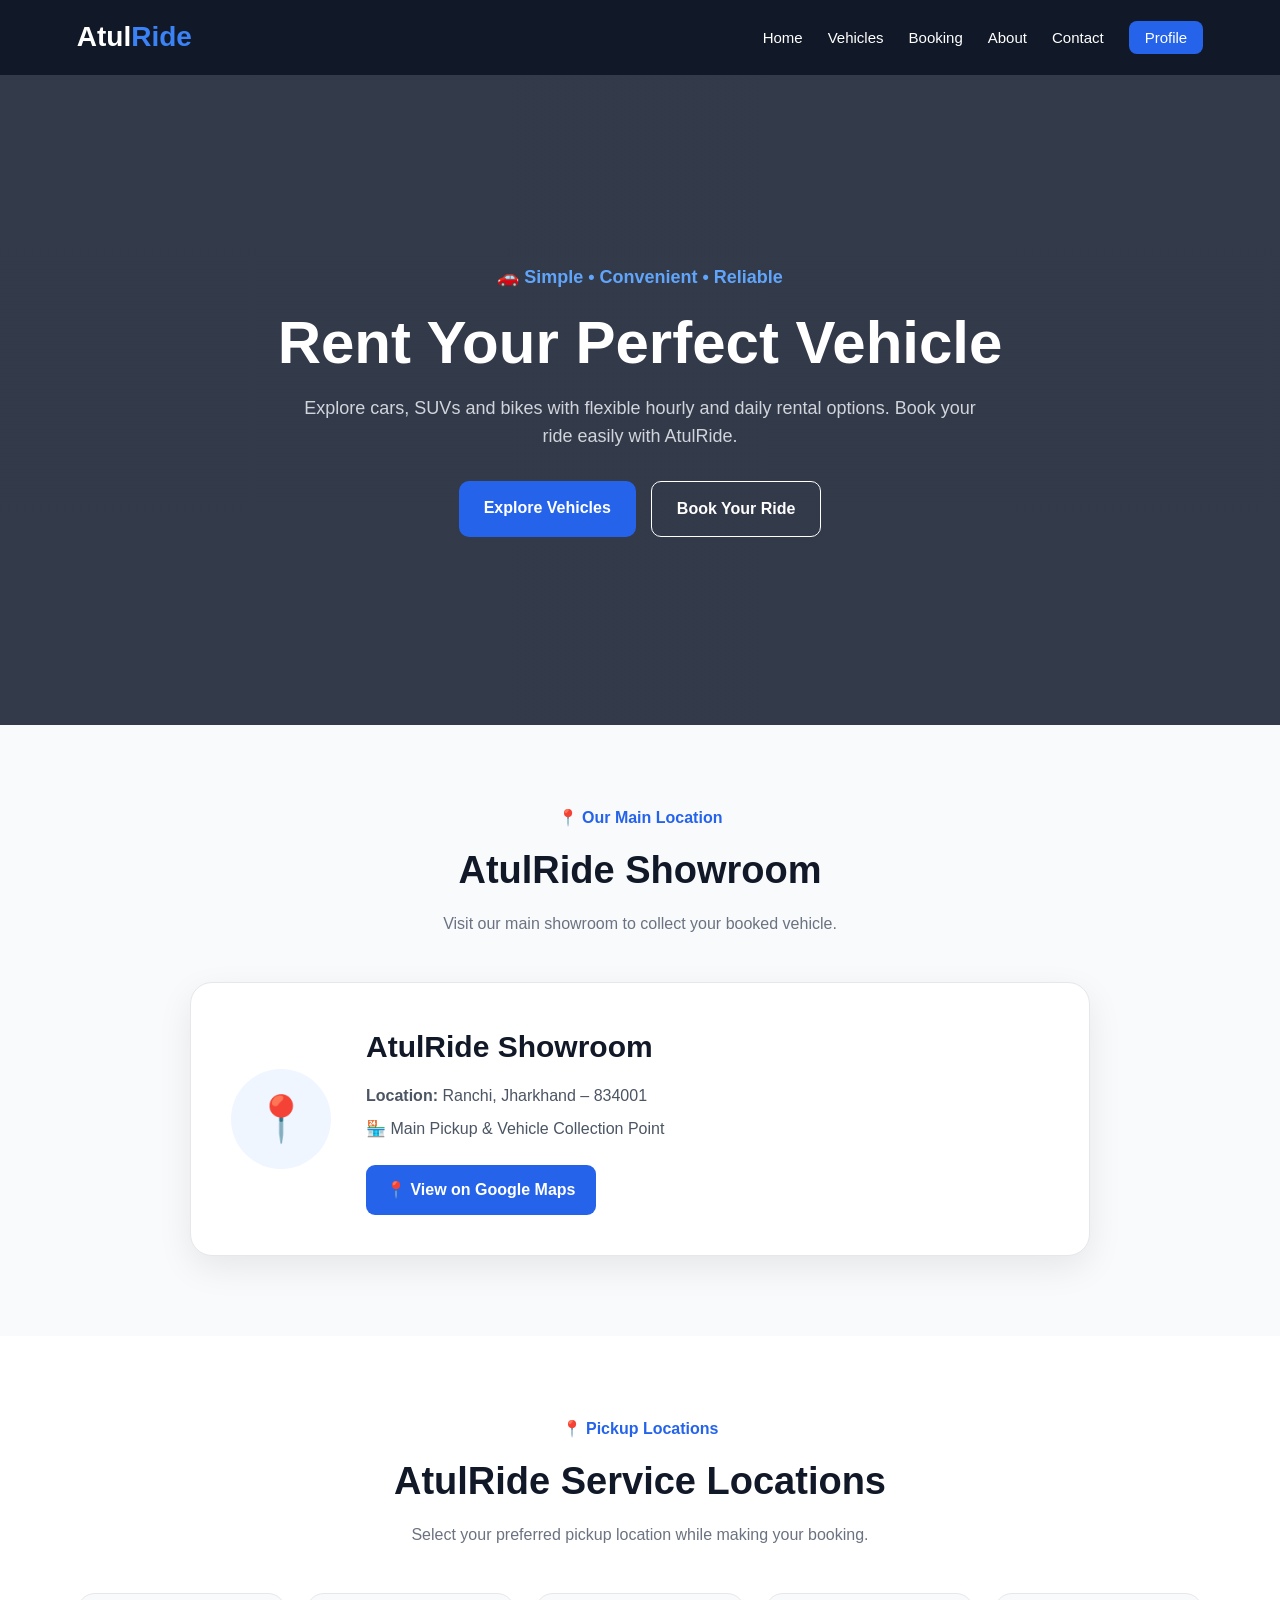
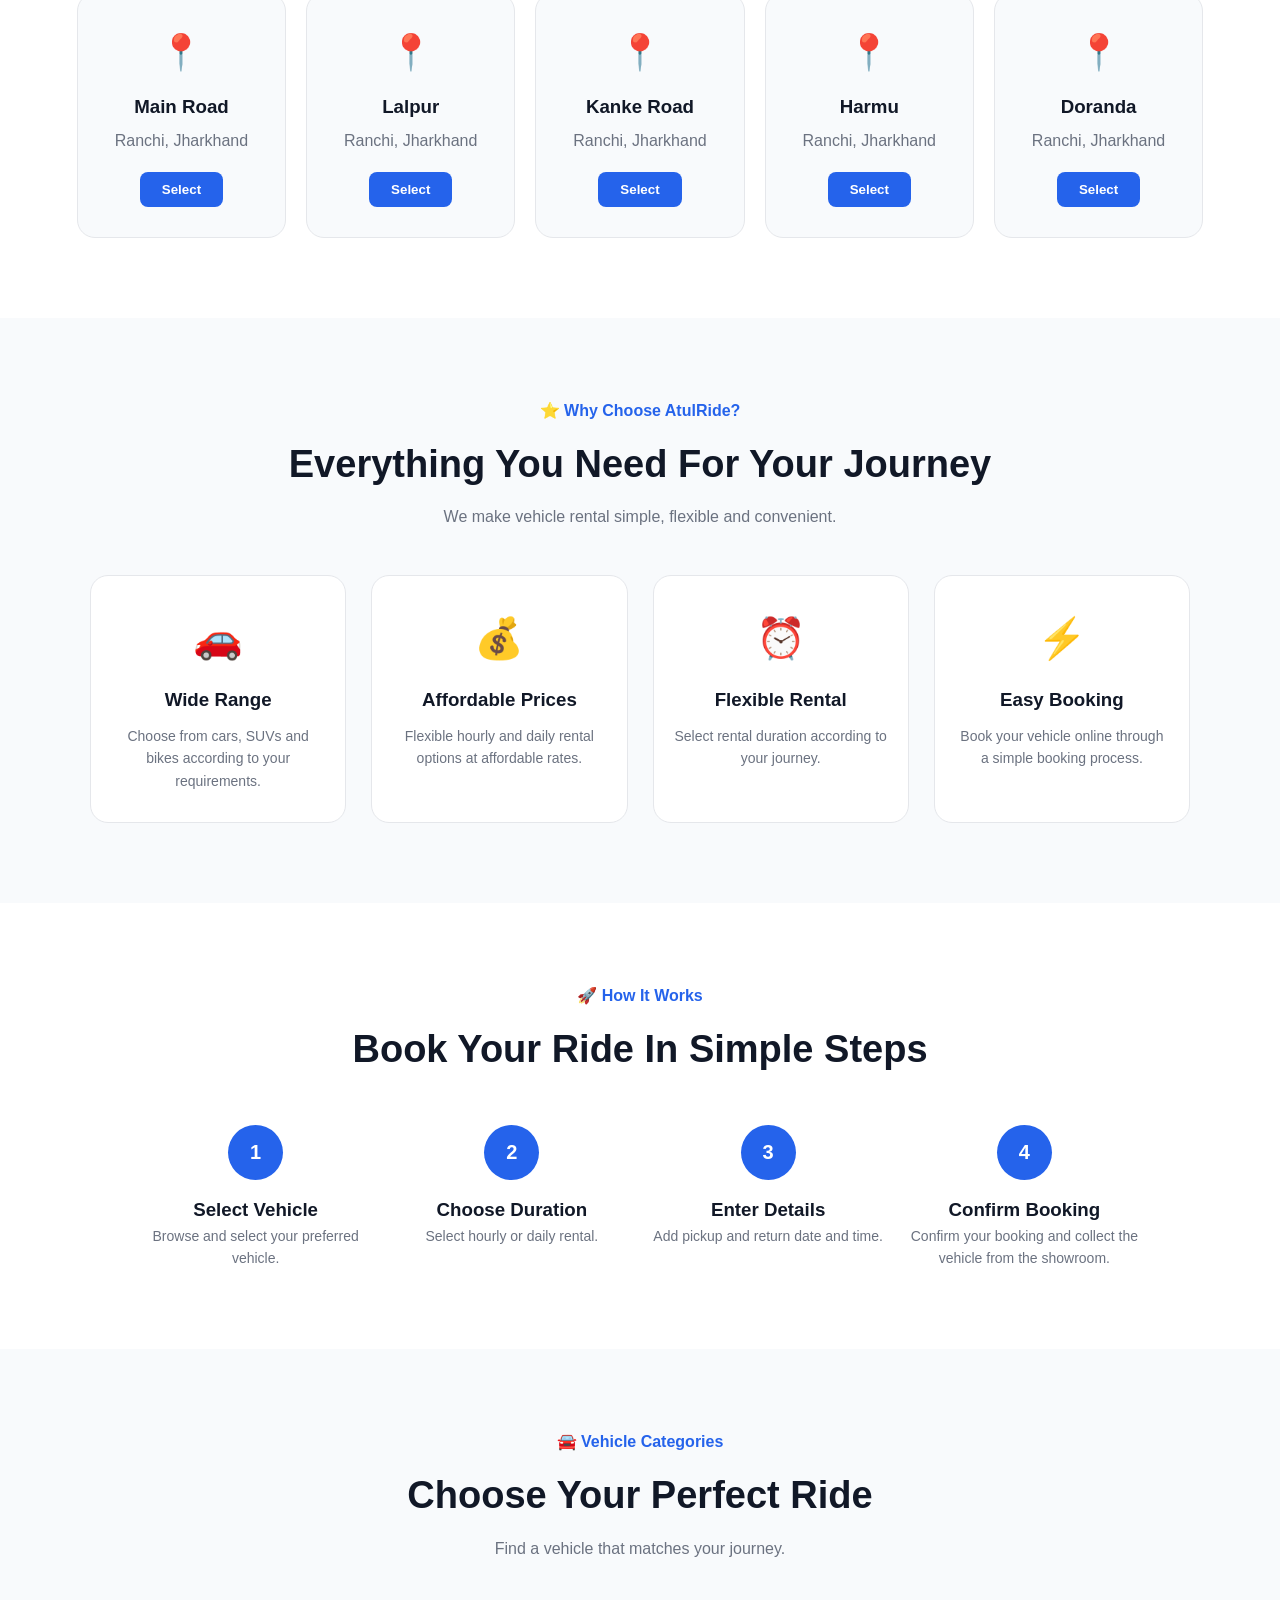
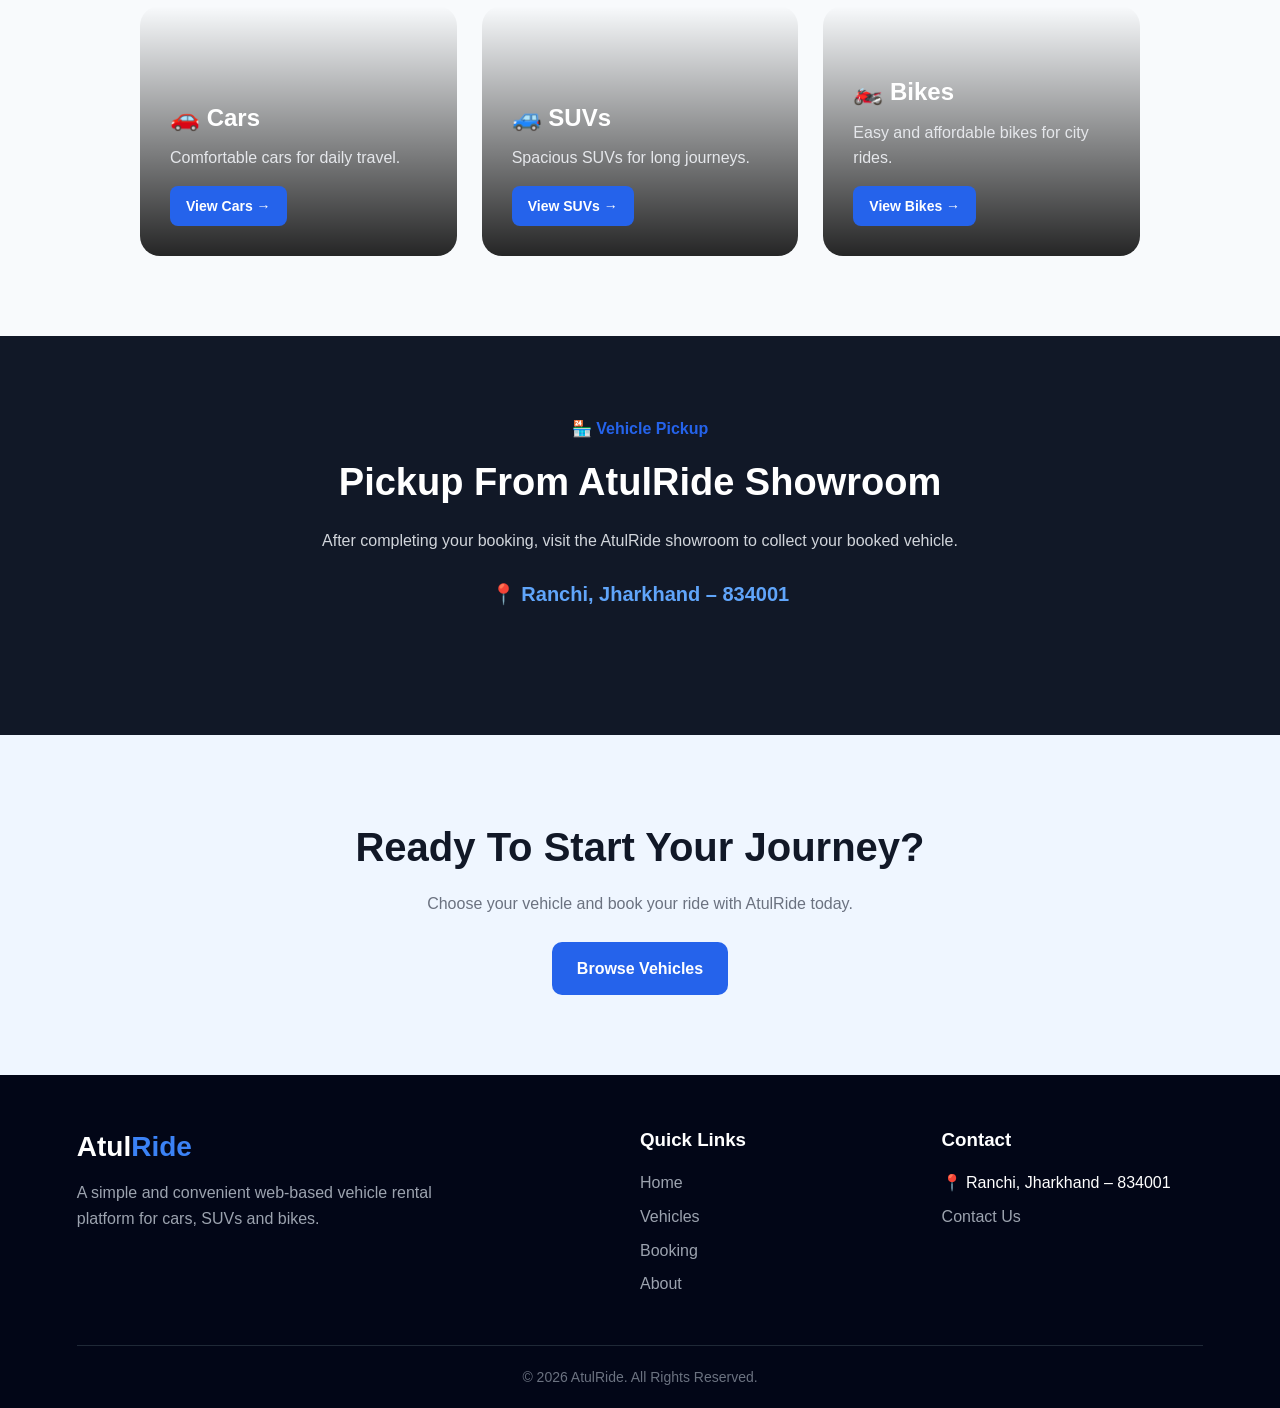
==== commit 97a1acce: "Add files via upload" ====
--- a/index.html
+++ b/index.html
@@ -5,1508 +5,1595 @@
     <meta charset="UTF-8">
     <meta name="viewport" content="width=device-width, initial-scale=1.0">
 
-    <title>EcoSwap - Give Things a Second Life</title>
-
-    <meta name="description"
-        content="EcoSwap is a sustainable community platform where people can exchange, reuse and give items a second life.">
-
-    <!-- Google Font -->
-    <link rel="preconnect" href="https://fonts.googleapis.com">
-    <link rel="preconnect" href="https://fonts.gstatic.com" crossorigin>
-
-    <link
-        href="https://fonts.googleapis.com/css2?family=Inter:wght@400;500;600;700;800&display=swap"
-        rel="stylesheet">
-
-    <!-- Font Awesome -->
-    <link
-        rel="stylesheet"
-        href="https://cdnjs.cloudflare.com/ajax/libs/font-awesome/6.5.2/css/all.min.css">
-
-    <!-- CSS -->
-    <link rel="stylesheet" href="style.css">
+    <title>AtulRide - Vehicle Rental</title>
+
+    <style>
+        * {
+            margin: 0;
+            padding: 0;
+            box-sizing: border-box;
+            font-family: Arial, Helvetica, sans-serif;
+        }
+
+        html {
+            scroll-behavior: smooth;
+        }
+
+        body {
+            background: #ffffff;
+            color: #111827;
+            line-height: 1.6;
+        }
+
+        /* ================= NAVBAR ================= */
+
+        nav {
+            width: 100%;
+            background: #111827;
+            padding: 15px 6%;
+            display: flex;
+            align-items: center;
+            justify-content: space-between;
+            position: sticky;
+            top: 0;
+            z-index: 1000;
+        }
+
+        .logo {
+            color: white;
+            font-size: 28px;
+            font-weight: 800;
+            text-decoration: none;
+        }
+
+        .logo span {
+            color: #3b82f6;
+        }
+
+        .nav-links {
+            display: flex;
+            align-items: center;
+            gap: 25px;
+            list-style: none;
+        }
+
+        .nav-links a {
+            color: white;
+            text-decoration: none;
+            font-size: 15px;
+            transition: 0.3s;
+        }
+
+        .nav-links a:hover {
+            color: #60a5fa;
+        }
+
+        .profile-btn {
+            background: #2563eb;
+            padding: 8px 16px;
+            border-radius: 8px;
+        }
+
+        .profile-btn:hover {
+            background: #1d4ed8;
+            color: white !important;
+        }
+
+
+        /* ================= HERO ================= */
+
+        .hero {
+            min-height: 650px;
+
+            display: flex;
+            align-items: center;
+            justify-content: center;
+
+            text-align: center;
+
+            padding: 80px 20px;
+
+            background:
+                linear-gradient(
+                    rgba(15, 23, 42, 0.85),
+                    rgba(15, 23, 42, 0.85)
+                ),
+                url("https://images.unsplash.com/photo-1503376780353-7e6692767b70?auto=format&fit=crop&w=1800&q=80");
+
+            background-size: cover;
+            background-position: center;
+        }
+
+        .hero-content {
+            max-width: 850px;
+            color: white;
+        }
+
+        .hero-content span {
+            color: #60a5fa;
+            font-weight: 700;
+            font-size: 18px;
+        }
+
+        .hero-content h1 {
+            font-size: 60px;
+            line-height: 1.1;
+            margin: 18px 0;
+        }
+
+        .hero-content p {
+            max-width: 700px;
+            margin: auto;
+
+            font-size: 18px;
+            color: #d1d5db;
+        }
+
+        .hero-buttons {
+            margin-top: 30px;
+
+            display: flex;
+            justify-content: center;
+            gap: 15px;
+
+            flex-wrap: wrap;
+        }
+
+        .hero-btn {
+            display: inline-block;
+
+            padding: 14px 25px;
+
+            border-radius: 10px;
+
+            text-decoration: none;
+
+            font-weight: 700;
+
+            transition: 0.3s;
+        }
+
+        .primary-btn {
+            background: #2563eb;
+            color: white;
+        }
+
+        .primary-btn:hover {
+            background: #1d4ed8;
+            transform: translateY(-2px);
+        }
+
+        .secondary-btn {
+            border: 1px solid white;
+            color: white;
+        }
+
+        .secondary-btn:hover {
+            background: white;
+            color: #111827;
+        }
+
+
+        /* ================= COMMON ================= */
+
+        section {
+            padding: 80px 6%;
+        }
+
+        .section-heading {
+            text-align: center;
+
+            max-width: 750px;
+
+            margin: 0 auto 45px;
+        }
+
+        .section-heading span {
+            color: #2563eb;
+            font-weight: 700;
+        }
+
+        .section-heading h2 {
+            font-size: 38px;
+            margin: 10px 0;
+        }
+
+        .section-heading p {
+            color: #6b7280;
+        }
+
+
+        /* ================= MAIN LOCATION ================= */
+
+        .main-location {
+            background: #f8fafc;
+        }
+
+        .main-location-card {
+            max-width: 900px;
+
+            margin: auto;
+
+            padding: 40px;
+
+            border-radius: 22px;
+
+            background: white;
+
+            display: flex;
+
+            align-items: center;
+
+            gap: 35px;
+
+            box-shadow:
+                0 12px 35px rgba(0, 0, 0, 0.08);
+
+            border: 1px solid #e5e7eb;
+        }
+
+        .location-icon {
+            min-width: 100px;
+
+            height: 100px;
+
+            border-radius: 50%;
+
+            background: #eff6ff;
+
+            display: flex;
+
+            align-items: center;
+
+            justify-content: center;
+
+            font-size: 45px;
+        }
+
+        .location-info h3 {
+            font-size: 30px;
+
+            margin-bottom: 12px;
+        }
+
+        .location-info p {
+            color: #4b5563;
+
+            margin: 8px 0;
+        }
+
+        .map-btn {
+            display: inline-block;
+
+            margin-top: 15px;
+
+            padding: 12px 20px;
+
+            background: #2563eb;
+
+            color: white;
+
+            text-decoration: none;
+
+            border-radius: 9px;
+
+            font-weight: 700;
+
+            transition: 0.3s;
+        }
+
+        .map-btn:hover {
+            background: #1d4ed8;
+
+            transform: translateY(-2px);
+        }
+
+
+        /* ================= SERVICE LOCATIONS ================= */
+
+        .service-locations {
+            background: white;
+        }
+
+        .location-grid {
+            max-width: 1200px;
+
+            margin: auto;
+
+            display: grid;
+
+            grid-template-columns:
+                repeat(5, 1fr);
+
+            gap: 20px;
+        }
+
+        .location-card {
+            background: #f8fafc;
+
+            padding: 30px 20px;
+
+            border-radius: 18px;
+
+            text-align: center;
+
+            border: 1px solid #e5e7eb;
+
+            transition: 0.3s;
+        }
+
+        .location-card:hover {
+            transform: translateY(-7px);
+
+            box-shadow:
+                0 12px 30px rgba(0, 0, 0, 0.08);
+        }
+
+        .card-icon {
+            font-size: 35px;
+
+            margin-bottom: 12px;
+        }
+
+        .location-card h3 {
+            margin-bottom: 7px;
+        }
+
+        .location-card p {
+            color: #6b7280;
+
+            margin-bottom: 18px;
+        }
+
+        .location-card button {
+            border: none;
+
+            padding: 10px 22px;
+
+            border-radius: 8px;
+
+            background: #2563eb;
+
+            color: white;
+
+            cursor: pointer;
+
+            font-weight: 700;
+
+            transition: 0.3s;
+        }
+
+        .location-card button:hover {
+            background: #1d4ed8;
+        }
+
+
+        /* ================= WHY CHOOSE ================= */
+
+        .why-section {
+            background: #f8fafc;
+        }
+
+        .features {
+            max-width: 1100px;
+
+            margin: auto;
+
+            display: grid;
+
+            grid-template-columns:
+                repeat(4, 1fr);
+
+            gap: 25px;
+        }
+
+        .feature-card {
+            background: white;
+
+            padding: 30px 20px;
+
+            text-align: center;
+
+            border-radius: 18px;
+
+            border: 1px solid #e5e7eb;
+
+            transition: 0.3s;
+        }
+
+        .feature-card:hover {
+            transform: translateY(-5px);
+
+            box-shadow:
+                0 10px 25px rgba(0, 0, 0, 0.07);
+        }
+
+        .feature-icon {
+            font-size: 40px;
+
+            margin-bottom: 15px;
+        }
+
+        .feature-card h3 {
+            margin-bottom: 10px;
+        }
+
+        .feature-card p {
+            color: #6b7280;
+
+            font-size: 14px;
+        }
+
+
+        /* ================= HOW IT WORKS ================= */
+
+        .steps {
+            max-width: 1000px;
+
+            margin: auto;
+
+            display: grid;
+
+            grid-template-columns:
+                repeat(4, 1fr);
+
+            gap: 25px;
+        }
+
+        .step {
+            text-align: center;
+        }
+
+        .step-number {
+            width: 55px;
+
+            height: 55px;
+
+            background: #2563eb;
+
+            color: white;
+
+            border-radius: 50%;
+
+            display: flex;
+
+            align-items: center;
+
+            justify-content: center;
+
+            margin: 0 auto 15px;
+
+            font-size: 20px;
+
+            font-weight: 700;
+        }
+
+        .step p {
+            color: #6b7280;
+
+            font-size: 14px;
+        }
+
+
+        /* ================= CATEGORIES ================= */
+
+        .categories {
+            background: #f8fafc;
+        }
+
+        .category-grid {
+            max-width: 1000px;
+
+            margin: auto;
+
+            display: grid;
+
+            grid-template-columns:
+                repeat(3, 1fr);
+
+            gap: 25px;
+        }
+
+        .category-card {
+            min-height: 250px;
+
+            border-radius: 20px;
+
+            padding: 30px;
+
+            display: flex;
+
+            flex-direction: column;
+
+            justify-content: flex-end;
+
+            color: white;
+
+            background-size: cover;
+
+            background-position: center;
+
+            overflow: hidden;
+
+            position: relative;
+
+            text-decoration: none;
+
+            transition: 0.3s;
+        }
+
+        .category-card:hover {
+            transform: translateY(-8px);
+
+            box-shadow:
+                0 15px 35px rgba(0, 0, 0, 0.20);
+        }
+
+        .category-card::before {
+            content: "";
+
+            position: absolute;
+
+            inset: 0;
+
+            background:
+                linear-gradient(
+                    transparent,
+                    rgba(0, 0, 0, 0.85)
+                );
+        }
+
+        .category-card div {
+            position: relative;
+
+            z-index: 2;
+        }
+
+        .category-card h2 {
+            margin-bottom: 8px;
+        }
+
+        .category-card p {
+            margin-bottom: 15px;
+
+            color: #e5e7eb;
+        }
+
+        .category-btn {
+            display: inline-block;
+
+            padding: 9px 16px;
+
+            background: #2563eb;
+
+            border-radius: 8px;
+
+            color: white;
+
+            font-weight: 700;
+
+            font-size: 14px;
+        }
+
+        .cars {
+            background-image:
+                url("https://images.unsplash.com/photo-1494976388531-d1058494cdd8?auto=format&fit=crop&w=1000&q=80");
+        }
+
+        .suv {
+            background-image:
+                url("https://images.unsplash.com/photo-1519641471654-76ce0107ad1b?auto=format&fit=crop&w=1000&q=80");
+        }
+
+        .bikes {
+            background-image:
+                url("https://images.unsplash.com/photo-1558981806-ec527fa84c39?auto=format&fit=crop&w=1000&q=80");
+        }
+
+
+        /* ================= SHOWROOM ================= */
+
+        .showroom {
+            background: #111827;
+
+            color: white;
+
+            text-align: center;
+        }
+
+        .showroom p {
+            color: #d1d5db;
+
+            max-width: 700px;
+
+            margin: 15px auto 25px;
+        }
+
+        .showroom-location {
+            font-size: 20px;
+
+            font-weight: 700;
+
+            color: #60a5fa;
+        }
+
+
+        /* ================= CTA ================= */
+
+        .cta {
+            text-align: center;
+
+            background: #eff6ff;
+        }
+
+        .cta h2 {
+            font-size: 40px;
+
+            margin-bottom: 12px;
+        }
+
+        .cta p {
+            color: #6b7280;
+
+            margin-bottom: 25px;
+        }
+
+
+        /* ================= FOOTER ================= */
+
+        footer {
+            background: #020617;
+
+            color: white;
+
+            padding: 50px 6% 20px;
+        }
+
+        .footer-grid {
+            max-width: 1200px;
+
+            margin: auto;
+
+            display: grid;
+
+            grid-template-columns:
+                2fr 1fr 1fr;
+
+            gap: 40px;
+        }
+
+        .footer-brand h2 {
+            font-size: 28px;
+
+            margin-bottom: 10px;
+        }
+
+        .footer-brand h2 span {
+            color: #3b82f6;
+        }
+
+        .footer-brand p {
+            color: #9ca3af;
+
+            max-width: 400px;
+        }
+
+        footer h3 {
+            margin-bottom: 15px;
+        }
+
+        footer ul {
+            list-style: none;
+        }
+
+        footer li {
+            margin-bottom: 8px;
+        }
+
+        footer a {
+            color: #9ca3af;
+
+            text-decoration: none;
+        }
+
+        footer a:hover {
+            color: white;
+        }
+
+        .copyright {
+            max-width: 1200px;
+
+            margin: 40px auto 0;
+
+            padding-top: 20px;
+
+            border-top:
+                1px solid #1f2937;
+
+            text-align: center;
+
+            color: #6b7280;
+
+            font-size: 14px;
+        }
+
+
+        /* ================= RESPONSIVE ================= */
+
+        @media (max-width: 1000px) {
+
+            .location-grid {
+                grid-template-columns:
+                    repeat(2, 1fr);
+            }
+
+            .features {
+                grid-template-columns:
+                    repeat(2, 1fr);
+            }
+
+            .steps {
+                grid-template-columns:
+                    repeat(2, 1fr);
+            }
+        }
+
+
+        @media (max-width: 800px) {
+
+            nav {
+                flex-direction: column;
+
+                gap: 15px;
+            }
+
+            .nav-links {
+                flex-wrap: wrap;
+
+                justify-content: center;
+
+                gap: 15px;
+            }
+
+            .hero-content h1 {
+                font-size: 42px;
+            }
+
+            .main-location-card {
+                flex-direction: column;
+
+                text-align: center;
+            }
+
+            .category-grid {
+                grid-template-columns: 1fr;
+            }
+
+            .footer-grid {
+                grid-template-columns: 1fr;
+            }
+        }
+
+
+        @media (max-width: 600px) {
+
+            section {
+                padding: 60px 20px;
+            }
+
+            .hero {
+                min-height: 580px;
+            }
+
+            .hero-content h1 {
+                font-size: 36px;
+            }
+
+            .hero-content p {
+                font-size: 16px;
+            }
+
+            .section-heading h2 {
+                font-size: 30px;
+            }
+
+            .location-grid {
+                grid-template-columns: 1fr;
+            }
+
+            .features {
+                grid-template-columns: 1fr;
+            }
+
+            .steps {
+                grid-template-columns: 1fr;
+            }
+
+            .main-location-card {
+                padding: 25px 18px;
+            }
+
+            .location-info h3 {
+                font-size: 24px;
+            }
+        }
+
+    </style>
 </head>
 
+
 <body>
 
-    <!-- =====================================================
-         NAVBAR
-    ====================================================== -->
-
-    <header class="navbar">
-
-        <div class="container nav-container">
-
-            <a href="index.html" class="logo">
-                <i class="fa-solid fa-leaf"></i>
-                <span>Eco<span>Swap</span></span>
-            </a>
-
-            <button class="menu-btn" aria-label="Open Menu">
-                <i class="fa-solid fa-bars"></i>
-            </button>
-
-            <nav class="nav-links">
-
-                <a href="#home" class="active">
+
+    <!-- ================= NAVBAR ================= -->
+
+    <nav>
+
+        <a href="index.html" class="logo">
+            Atul<span>Ride</span>
+        </a>
+
+        <ul class="nav-links">
+
+            <li>
+                <a href="index.html">
                     Home
                 </a>
-
-                <a href="#browse">
-                    Browse
+            </li>
+
+            <li>
+                <a href="vehicles.html">
+                    Vehicles
                 </a>
-
-                <a href="#how-it-works">
-                    How It Works
+            </li>
+
+            <li>
+                <a href="booking.html">
+                    Booking
                 </a>
-
-                <a href="#about">
+            </li>
+
+            <li>
+                <a href="about.html">
                     About
                 </a>
+            </li>
+
+            <li>
+                <a href="contact.html">
+                    Contact
+                </a>
+            </li>
+
+            <li>
+                <a href="profile.html" class="profile-btn">
+                    Profile
+                </a>
+            </li>
+
+        </ul>
+
+    </nav>
+
+
+    <!-- ================= HERO ================= -->
+
+    <section class="hero">
+
+        <div class="hero-content">
+
+            <span>
+                🚗 Simple • Convenient • Reliable
+            </span>
+
+            <h1>
+                Rent Your Perfect Vehicle
+            </h1>
+
+            <p>
+                Explore cars, SUVs and bikes with flexible
+                hourly and daily rental options. Book your
+                ride easily with AtulRide.
+            </p>
+
+            <div class="hero-buttons">
+
+                <a
+                    href="vehicles.html"
+                    class="hero-btn primary-btn"
+                >
+                    Explore Vehicles
+                </a>
+
+                <a
+                    href="booking.html"
+                    class="hero-btn secondary-btn"
+                >
+                    Book Your Ride
+                </a>
+
+            </div>
+
+        </div>
+
+    </section>
+
+
+    <!-- ================= MAIN LOCATION ================= -->
+
+    <section class="main-location">
+
+        <div class="section-heading">
+
+            <span>
+                📍 Our Main Location
+            </span>
+
+            <h2>
+                AtulRide Showroom
+            </h2>
+
+            <p>
+                Visit our main showroom to collect
+                your booked vehicle.
+            </p>
+
+        </div>
+
+
+        <div class="main-location-card">
+
+            <div class="location-icon">
+                📍
+            </div>
+
+            <div class="location-info">
+
+                <h3>
+                    AtulRide Showroom
+                </h3>
+
+                <p>
+                    <strong>
+                        Location:
+                    </strong>
+
+                    Ranchi, Jharkhand – 834001
+                </p>
+
+                <p>
+                    🏪 Main Pickup & Vehicle
+                    Collection Point
+                </p>
+
+                <a
+                    href="https://www.google.com/maps/search/?api=1&query=Ranchi%2C%20Jharkhand%20834001"
+                    target="_blank"
+                    class="map-btn"
+                >
+                    📍 View on Google Maps
+                </a>
+
+            </div>
+
+        </div>
+
+    </section>
+
+
+    <!-- ================= SERVICE LOCATIONS ================= -->
+
+    <section class="service-locations">
+
+        <div class="section-heading">
+
+            <span>
+                📍 Pickup Locations
+            </span>
+
+            <h2>
+                AtulRide Service Locations
+            </h2>
+
+            <p>
+                Select your preferred pickup location
+                while making your booking.
+            </p>
+
+        </div>
+
+
+        <div class="location-grid">
+
+
+            <div class="location-card">
+
+                <div class="card-icon">
+                    📍
+                </div>
+
+                <h3>
+                    Main Road
+                </h3>
+
+                <p>
+                    Ranchi, Jharkhand
+                </p>
 
                 <button
-                    class="nav-login-btn login-btn"
-                    onclick="openModal('loginModal')">
-                    Login
+                    onclick="selectLocation('Main Road, Ranchi')"
+                >
+                    Select
                 </button>
 
+            </div>
+
+
+            <div class="location-card">
+
+                <div class="card-icon">
+                    📍
+                </div>
+
+                <h3>
+                    Lalpur
+                </h3>
+
+                <p>
+                    Ranchi, Jharkhand
+                </p>
+
                 <button
-                    class="nav-signup-btn"
-                    onclick="openModal('signupModal')">
-                    Sign Up
+                    onclick="selectLocation('Lalpur, Ranchi')"
+                >
+                    Select
                 </button>
 
-            </nav>
+            </div>
+
+
+            <div class="location-card">
+
+                <div class="card-icon">
+                    📍
+                </div>
+
+                <h3>
+                    Kanke Road
+                </h3>
+
+                <p>
+                    Ranchi, Jharkhand
+                </p>
+
+                <button
+                    onclick="selectLocation('Kanke Road, Ranchi')"
+                >
+                    Select
+                </button>
+
+            </div>
+
+
+            <div class="location-card">
+
+                <div class="card-icon">
+                    📍
+                </div>
+
+                <h3>
+                    Harmu
+                </h3>
+
+                <p>
+                    Ranchi, Jharkhand
+                </p>
+
+                <button
+                    onclick="selectLocation('Harmu, Ranchi')"
+                >
+                    Select
+                </button>
+
+            </div>
+
+
+            <div class="location-card">
+
+                <div class="card-icon">
+                    📍
+                </div>
+
+                <h3>
+                    Doranda
+                </h3>
+
+                <p>
+                    Ranchi, Jharkhand
+                </p>
+
+                <button
+                    onclick="selectLocation('Doranda, Ranchi')"
+                >
+                    Select
+                </button>
+
+            </div>
+
 
         </div>
 
-    </header>
-
-
-    <!-- =====================================================
-         HERO
-    ====================================================== -->
-
-    <main>
-
-        <section class="hero" id="home">
-
-            <div class="container hero-container">
-
-                <div class="hero-content">
-
-                    <div class="hero-badge">
-                        <i class="fa-solid fa-leaf"></i>
-                        Sustainable Living
-                    </div>
-
-                    <h1>
-                        Give Things a
-                        <span>Second Life.</span>
-                    </h1>
+    </section>
+
+
+    <!-- ================= WHY CHOOSE ================= -->
+
+    <section class="why-section">
+
+        <div class="section-heading">
+
+            <span>
+                ⭐ Why Choose AtulRide?
+            </span>
+
+            <h2>
+                Everything You Need For Your Journey
+            </h2>
+
+            <p>
+                We make vehicle rental simple,
+                flexible and convenient.
+            </p>
+
+        </div>
+
+
+        <div class="features">
+
+
+            <div class="feature-card">
+
+                <div class="feature-icon">
+                    🚗
+                </div>
+
+                <h3>
+                    Wide Range
+                </h3>
+
+                <p>
+                    Choose from cars, SUVs and bikes
+                    according to your requirements.
+                </p>
+
+            </div>
+
+
+            <div class="feature-card">
+
+                <div class="feature-icon">
+                    💰
+                </div>
+
+                <h3>
+                    Affordable Prices
+                </h3>
+
+                <p>
+                    Flexible hourly and daily rental
+                    options at affordable rates.
+                </p>
+
+            </div>
+
+
+            <div class="feature-card">
+
+                <div class="feature-icon">
+                    ⏰
+                </div>
+
+                <h3>
+                    Flexible Rental
+                </h3>
+
+                <p>
+                    Select rental duration according
+                    to your journey.
+                </p>
+
+            </div>
+
+
+            <div class="feature-card">
+
+                <div class="feature-icon">
+                    ⚡
+                </div>
+
+                <h3>
+                    Easy Booking
+                </h3>
+
+                <p>
+                    Book your vehicle online through
+                    a simple booking process.
+                </p>
+
+            </div>
+
+
+        </div>
+
+    </section>
+
+
+    <!-- ================= HOW IT WORKS ================= -->
+
+    <section>
+
+        <div class="section-heading">
+
+            <span>
+                🚀 How It Works
+            </span>
+
+            <h2>
+                Book Your Ride In Simple Steps
+            </h2>
+
+        </div>
+
+
+        <div class="steps">
+
+
+            <div class="step">
+
+                <div class="step-number">
+                    1
+                </div>
+
+                <h3>
+                    Select Vehicle
+                </h3>
+
+                <p>
+                    Browse and select your preferred vehicle.
+                </p>
+
+            </div>
+
+
+            <div class="step">
+
+                <div class="step-number">
+                    2
+                </div>
+
+                <h3>
+                    Choose Duration
+                </h3>
+
+                <p>
+                    Select hourly or daily rental.
+                </p>
+
+            </div>
+
+
+            <div class="step">
+
+                <div class="step-number">
+                    3
+                </div>
+
+                <h3>
+                    Enter Details
+                </h3>
+
+                <p>
+                    Add pickup and return date and time.
+                </p>
+
+            </div>
+
+
+            <div class="step">
+
+                <div class="step-number">
+                    4
+                </div>
+
+                <h3>
+                    Confirm Booking
+                </h3>
+
+                <p>
+                    Confirm your booking and collect
+                    the vehicle from the showroom.
+                </p>
+
+            </div>
+
+
+        </div>
+
+    </section>
+
+
+    <!-- ================= CATEGORIES ================= -->
+
+    <section class="categories">
+
+        <div class="section-heading">
+
+            <span>
+                🚘 Vehicle Categories
+            </span>
+
+            <h2>
+                Choose Your Perfect Ride
+            </h2>
+
+            <p>
+                Find a vehicle that matches your journey.
+            </p>
+
+        </div>
+
+
+        <div class="category-grid">
+
+
+            <!-- CARS -->
+
+            <a
+                href="vehicles.html"
+                class="category-card cars"
+            >
+
+                <div>
+
+                    <h2>
+                        🚗 Cars
+                    </h2>
 
                     <p>
-                        Exchange the things you no longer need and
-                        discover useful items from your community.
-                        Save money, reduce waste and build a
-                        sustainable future together.
+                        Comfortable cars for daily travel.
                     </p>
 
-                    <div class="hero-buttons">
-
-                        <a href="#browse" class="btn btn-primary">
-                            <i class="fa-solid fa-magnifying-glass"></i>
-                            Explore Items
+                    <span class="category-btn">
+                        View Cars →
+                    </span>
+
+                </div>
+
+            </a>
+
+
+            <!-- SUVs -->
+
+            <a
+                href="vehicles.html"
+                class="category-card suv"
+            >
+
+                <div>
+
+                    <h2>
+                        🚙 SUVs
+                    </h2>
+
+                    <p>
+                        Spacious SUVs for long journeys.
+                    </p>
+
+                    <span class="category-btn">
+                        View SUVs →
+                    </span>
+
+                </div>
+
+            </a>
+
+
+            <!-- BIKES -->
+
+            <a
+                href="vehicles.html"
+                class="category-card bikes"
+            >
+
+                <div>
+
+                    <h2>
+                        🏍️ Bikes
+                    </h2>
+
+                    <p>
+                        Easy and affordable bikes
+                        for city rides.
+                    </p>
+
+                    <span class="category-btn">
+                        View Bikes →
+                    </span>
+
+                </div>
+
+            </a>
+
+
+        </div>
+
+    </section>
+
+
+    <!-- ================= SHOWROOM ================= -->
+
+    <section class="showroom">
+
+        <div class="section-heading">
+
+            <span>
+                🏪 Vehicle Pickup
+            </span>
+
+            <h2>
+                Pickup From AtulRide Showroom
+            </h2>
+
+            <p>
+                After completing your booking,
+                visit the AtulRide showroom to
+                collect your booked vehicle.
+            </p>
+
+            <div class="showroom-location">
+                📍 Ranchi, Jharkhand – 834001
+            </div>
+
+        </div>
+
+    </section>
+
+
+    <!-- ================= CTA ================= -->
+
+    <section class="cta">
+
+        <h2>
+            Ready To Start Your Journey?
+        </h2>
+
+        <p>
+            Choose your vehicle and book your ride
+            with AtulRide today.
+        </p>
+
+        <a
+            href="vehicles.html"
+            class="hero-btn primary-btn"
+        >
+            Browse Vehicles
+        </a>
+
+    </section>
+
+
+    <!-- ================= FOOTER ================= -->
+
+    <footer>
+
+        <div class="footer-grid">
+
+
+            <div class="footer-brand">
+
+                <h2>
+                    Atul<span>Ride</span>
+                </h2>
+
+                <p>
+                    A simple and convenient web-based
+                    vehicle rental platform for cars,
+                    SUVs and bikes.
+                </p>
+
+            </div>
+
+
+            <div>
+
+                <h3>
+                    Quick Links
+                </h3>
+
+                <ul>
+
+                    <li>
+                        <a href="index.html">
+                            Home
                         </a>
-
-                        <button
-                            class="btn btn-secondary"
-                            onclick="openModal('addItemModal')">
-
-                            <i class="fa-solid fa-plus"></i>
-                            List an Item
-
-                        </button>
-
-                    </div>
-
-                    <div class="hero-stats">
-
-                        <div class="stat">
-                            <strong>1K+</strong>
-                            <span>Items Listed</span>
-                        </div>
-
-                        <div class="stat">
-                            <strong>500+</strong>
-                            <span>Active Users</span>
-                        </div>
-
-                        <div class="stat">
-                            <strong>750+</strong>
-                            <span>Successful Swaps</span>
-                        </div>
-
-                    </div>
-
-                </div>
-
-
-                <!-- HERO VISUAL -->
-
-                <div class="hero-visual">
-
-                    <div class="floating-card card-one">
-
-                        <div class="floating-icon">
-                            <i class="fa-solid fa-mobile-screen-button"></i>
-                        </div>
-
-                        <div>
-                            <strong>Smartphone</strong>
-                            <small>Available for Swap</small>
-                        </div>
-
-                    </div>
-
-
-                    <div class="hero-circle">
-
-                        <div class="hero-leaf">
-                            <i class="fa-solid fa-leaf"></i>
-                        </div>
-
-                        <div class="hero-recycle">
-                            <i class="fa-solid fa-recycle"></i>
-                        </div>
-
-                    </div>
-
-
-                    <div class="floating-card card-two">
-
-                        <div class="floating-icon">
-                            <i class="fa-solid fa-book"></i>
-                        </div>
-
-                        <div>
-                            <strong>Programming Books</strong>
-                            <small>Like New</small>
-                        </div>
-
-                    </div>
-
-                </div>
-
-            </div>
-
-        </section>
-
-
-        <!-- =====================================================
-             BROWSE SECTION
-        ====================================================== -->
-
-        <section class="browse-section" id="browse">
-
-            <div class="container">
-
-                <div class="section-heading">
-
-                    <span class="section-tag">
-                        Explore
-                    </span>
-
-                    <h2>
-                        Find Something
-                        <span>Useful</span>
-                    </h2>
-
-                    <p>
-                        Browse items shared by people in the
-                        EcoSwap community.
-                    </p>
-
-                </div>
-
-
-                <!-- SEARCH -->
-
-                <div class="search-box">
-
-                    <i class="fa-solid fa-magnifying-glass"></i>
-
-                    <input
-                        type="text"
-                        id="searchInput"
-                        placeholder="Search items..."
-                        oninput="searchItems()">
-
-                </div>
-
-
-                <!-- CATEGORIES -->
-
-                <div class="categories" id="categories">
-
-                    <button
-                        class="category-btn active"
-                        data-category="All"
-                        onclick="filterCategory('All')">
-
-                        <i class="fa-solid fa-border-all"></i>
-                        All
-
-                    </button>
-
-                    <button
-                        class="category-btn"
-                        data-category="Electronics"
-                        onclick="filterCategory('Electronics')">
-
-                        <i class="fa-solid fa-mobile-screen"></i>
-                        Electronics
-
-                    </button>
-
-                    <button
-                        class="category-btn"
-                        data-category="Fashion"
-                        onclick="filterCategory('Fashion')">
-
-                        <i class="fa-solid fa-shirt"></i>
-                        Fashion
-
-                    </button>
-
-                    <button
-                        class="category-btn"
-                        data-category="Books"
-                        onclick="filterCategory('Books')">
-
-                        <i class="fa-solid fa-book"></i>
-                        Books
-
-                    </button>
-
-                    <button
-                        class="category-btn"
-                        data-category="Furniture"
-                        onclick="filterCategory('Furniture')">
-
-                        <i class="fa-solid fa-couch"></i>
-                        Furniture
-
-                    </button>
-
-                    <button
-                        class="category-btn"
-                        data-category="Sports"
-                        onclick="filterCategory('Sports')">
-
-                        <i class="fa-solid fa-futbol"></i>
-                        Sports
-
-                    </button>
-
-                    <button
-                        class="category-btn"
-                        data-category="Others"
-                        onclick="filterCategory('Others')">
-
-                        <i class="fa-solid fa-box"></i>
-                        Others
-
-                    </button>
-
-                </div>
-
-
-                <!-- ITEMS -->
-
-                <div
-                    class="items-grid"
-                    id="itemsContainer">
-
-                    <!-- Items will be loaded by JavaScript -->
-
-                    <div class="item-card">
-
-                        <div class="item-image">
-
-                            <img
-                                src="https://images.unsplash.com/photo-1511707171634-5f897ff02aa9?auto=format&fit=crop&w=700&q=80"
-                                alt="Smartphone">
-
-                        </div>
-
-                        <div class="item-content">
-
-                            <span class="item-category">
-                                Electronics
-                            </span>
-
-                            <h3>
-                                Smartphone
-                            </h3>
-
-                            <p>
-                                Good condition smartphone available
-                                for exchange.
-                            </p>
-
-                            <div class="item-bottom">
-
-                                <span class="condition">
-                                    Good
-                                </span>
-
-                                <button
-                                    class="view-item-btn"
-                                    onclick="viewItem(1)">
-                                    View
-                                </button>
-
-                            </div>
-
-                        </div>
-
-                    </div>
-
-
-                    <div class="item-card">
-
-                        <div class="item-image">
-
-                            <img
-                                src="https://images.unsplash.com/photo-1543002588-bfa74002ed7e?auto=format&fit=crop&w=700&q=80"
-                                alt="Books">
-
-                        </div>
-
-                        <div class="item-content">
-
-                            <span class="item-category">
-                                Books
-                            </span>
-
-                            <h3>
-                                Programming Books
-                            </h3>
-
-                            <p>
-                                Useful programming books for
-                                students and developers.
-                            </p>
-
-                            <div class="item-bottom">
-
-                                <span class="condition">
-                                    Like New
-                                </span>
-
-                                <button
-                                    class="view-item-btn"
-                                    onclick="viewItem(2)">
-                                    View
-                                </button>
-
-                            </div>
-
-                        </div>
-
-                    </div>
-
-
-                    <div class="item-card">
-
-                        <div class="item-image">
-
-                            <img
-                                src="https://images.unsplash.com/photo-1505740420928-5e560c06d30e?auto=format&fit=crop&w=700&q=80"
-                                alt="Headphones">
-
-                        </div>
-
-                        <div class="item-content">
-
-                            <span class="item-category">
-                                Electronics
-                            </span>
-
-                            <h3>
-                                Wireless Headphones
-                            </h3>
-
-                            <p>
-                                Wireless headphones in working
-                                condition.
-                            </p>
-
-                            <div class="item-bottom">
-
-                                <span class="condition">
-                                    Good
-                                </span>
-
-                                <button
-                                    class="view-item-btn"
-                                    onclick="viewItem(3)">
-                                    View
-                                </button>
-
-                            </div>
-
-                        </div>
-
-                    </div>
-
-
-                    <div class="item-card">
-
-                        <div class="item-image">
-
-                            <img
-                                src="https://images.unsplash.com/photo-1586023492125-27b2c045efd7?auto=format&fit=crop&w=700&q=80"
-                                alt="Study Chair">
-
-                        </div>
-
-                        <div class="item-content">
-
-                            <span class="item-category">
-                                Furniture
-                            </span>
-
-                            <h3>
-                                Study Chair
-                            </h3>
-
-                            <p>
-                                Comfortable chair suitable for
-                                study and work.
-                            </p>
-
-                            <div class="item-bottom">
-
-                                <span class="condition">
-                                    Good
-                                </span>
-
-                                <button
-                                    class="view-item-btn"
-                                    onclick="viewItem(4)">
-                                    View
-                                </button>
-
-                            </div>
-
-                        </div>
-
-                    </div>
-
-                </div>
-
-
-                <div class="view-all-container">
-
-                    <button
-                        class="btn btn-outline"
-                        onclick="viewAllItems()">
-
-                        View All Items
-                        <i class="fa-solid fa-arrow-right"></i>
-
-                    </button>
-
-                </div>
-
-            </div>
-
-        </section>
-
-
-        <!-- =====================================================
-             HOW IT WORKS
-        ====================================================== -->
-
-        <section
-            class="how-it-works"
-            id="how-it-works">
-
-            <div class="container">
-
-                <div class="section-heading">
-
-                    <span class="section-tag">
-                        Simple Process
-                    </span>
-
-                    <h2>
-                        How <span>EcoSwap</span> Works
-                    </h2>
-
-                    <p>
-                        Swapping items is simple, fast and
-                        environmentally friendly.
-                    </p>
-
-                </div>
-
-
-                <div class="steps">
-
-                    <div class="step">
-
-                        <div class="step-number">
-                            01
-                        </div>
-
-                        <div class="step-icon">
-                            <i class="fa-solid fa-user-plus"></i>
-                        </div>
-
-                        <h3>
-                            Create an Account
-                        </h3>
-
-                        <p>
-                            Sign up and become part of the
-                            EcoSwap community.
-                        </p>
-
-                    </div>
-
-
-                    <div class="step">
-
-                        <div class="step-number">
-                            02
-                        </div>
-
-                        <div class="step-icon">
-                            <i class="fa-solid fa-box-open"></i>
-                        </div>
-
-                        <h3>
-                            List Your Item
-                        </h3>
-
-                        <p>
-                            Add an item you no longer need
-                            with its details and image.
-                        </p>
-
-                    </div>
-
-
-                    <div class="step">
-
-                        <div class="step-number">
-                            03
-                        </div>
-
-                        <div class="step-icon">
-                            <i class="fa-solid fa-magnifying-glass"></i>
-                        </div>
-
-                        <h3>
-                            Find an Item
-                        </h3>
-
-                        <p>
-                            Search for something useful from
-                            other community members.
-                        </p>
-
-                    </div>
-
-
-                    <div class="step">
-
-                        <div class="step-number">
-                            04
-                        </div>
-
-                        <div class="step-icon">
-                            <i class="fa-solid fa-arrows-rotate"></i>
-                        </div>
-
-                        <h3>
-                            Swap & Reuse
-                        </h3>
-
-                        <p>
-                            Send a swap request and give
-                            products a second life.
-                        </p>
-
-                    </div>
-
-                </div>
-
-            </div>
-
-        </section>
-
-
-        <!-- =====================================================
-             ABOUT
-        ====================================================== -->
-
-        <section class="about-section" id="about">
-
-            <div class="container about-container">
-
-                <div class="about-image">
-
-                    <div class="about-icon">
-                        <i class="fa-solid fa-earth-americas"></i>
-                    </div>
-
-                    <div class="about-floating">
-
-                        <i class="fa-solid fa-recycle"></i>
-
-                        <span>
-                            Reuse • Reduce • Recycle
-                        </span>
-
-                    </div>
-
-                </div>
-
-
-                <div class="about-content">
-
-                    <span class="section-tag">
-                        About EcoSwap
-                    </span>
-
-                    <h2>
-                        Small Actions.
-                        <span>Big Impact.</span>
-                    </h2>
-
-                    <p>
-                        EcoSwap is a community-driven platform
-                        designed to make exchanging unused items
-                        easier.
-                    </p>
-
-                    <p>
-                        Instead of throwing away things that are
-                        still useful, people can share them with
-                        others who need them.
-                    </p>
-
-
-                    <div class="about-features">
-
-                        <div class="about-feature">
-
-                            <i class="fa-solid fa-leaf"></i>
-
-                            <div>
-
-                                <h4>
-                                    Reduce Waste
-                                </h4>
-
-                                <p>
-                                    Keep useful products away
-                                    from landfills.
-                                </p>
-
-                            </div>
-
-                        </div>
-
-
-                        <div class="about-feature">
-
-                            <i class="fa-solid fa-wallet"></i>
-
-                            <div>
-
-                                <h4>
-                                    Save Money
-                                </h4>
-
-                                <p>
-                                    Get useful items without
-                                    always buying new ones.
-                                </p>
-
-                            </div>
-
-                        </div>
-
-
-                        <div class="about-feature">
-
-                            <i class="fa-solid fa-users"></i>
-
-                            <div>
-
-                                <h4>
-                                    Build Community
-                                </h4>
-
-                                <p>
-                                    Connect with people and
-                                    share resources.
-                                </p>
-
-                            </div>
-
-                        </div>
-
-                    </div>
-
-                </div>
-
-            </div>
-
-        </section>
-
-
-        <!-- =====================================================
-             CTA
-        ====================================================== -->
-
-        <section class="cta-section">
-
-            <div class="container">
-
-                <div class="cta-box">
-
-                    <div class="cta-content">
-
-                        <span class="section-tag">
-                            Join EcoSwap
-                        </span>
-
-                        <h2>
-                            Ready to Give Something
-                            a <span>Second Life?</span>
-                        </h2>
-
-                        <p>
-                            Start sharing, swapping and making
-                            a positive environmental impact today.
-                        </p>
-
-                        <div class="cta-buttons">
-
-                            <button
-                                class="btn btn-white"
-                                onclick="openModal('signupModal')">
-
-                                <i class="fa-solid fa-user-plus"></i>
-                                Create Account
-
-                            </button>
-
-                            <button
-                                class="btn btn-transparent"
-                                onclick="openModal('addItemModal')">
-
-                                <i class="fa-solid fa-plus"></i>
-                                List an Item
-
-                            </button>
-
-                        </div>
-
-                    </div>
-
-                    <div class="cta-icon">
-
-                        <i class="fa-solid fa-leaf"></i>
-
-                    </div>
-
-                </div>
-
-            </div>
-
-        </section>
-
-    </main>
-
-
-    <!-- =====================================================
-         FOOTER
-    ====================================================== -->
-
-    <footer class="footer">
-
-        <div class="container footer-container">
-
-            <div class="footer-brand">
-
-                <a href="#home" class="logo">
-
-                    <i class="fa-solid fa-leaf"></i>
-
-                    <span>
-                        Eco<span>Swap</span>
-                    </span>
-
-                </a>
-
-                <p>
-                    Give useful things a second life and
-                    build a more sustainable future together.
-                </p>
-
-                <div class="social-links">
-
-                    <a href="#" aria-label="Instagram">
-                        <i class="fa-brands fa-instagram"></i>
-                    </a>
-
-                    <a href="#" aria-label="Facebook">
-                        <i class="fa-brands fa-facebook-f"></i>
-                    </a>
-
-                    <a href="#" aria-label="LinkedIn">
-                        <i class="fa-brands fa-linkedin-in"></i>
-                    </a>
-
-                    <a href="#" aria-label="GitHub">
-                        <i class="fa-brands fa-github"></i>
-                    </a>
-
-                </div>
-
-            </div>
-
-
-            <div class="footer-links">
-
-                <h4>
-                    Quick Links
-                </h4>
-
-                <a href="#home">
-                    Home
-                </a>
-
-                <a href="#browse">
-                    Browse Items
-                </a>
-
-                <a href="#how-it-works">
-                    How It Works
-                </a>
-
-                <a href="#about">
-                    About
-                </a>
-
-            </div>
-
-
-            <div class="footer-links">
-
-                <h4>
-                    Categories
-                </h4>
-
-                <a href="#browse"
-                    onclick="filterCategory('Electronics')">
-                    Electronics
-                </a>
-
-                <a href="#browse"
-                    onclick="filterCategory('Books')">
-                    Books
-                </a>
-
-                <a href="#browse"
-                    onclick="filterCategory('Fashion')">
-                    Fashion
-                </a>
-
-                <a href="#browse"
-                    onclick="filterCategory('Furniture')">
-                    Furniture
-                </a>
-
-            </div>
-
-
-            <div class="footer-links">
-
-                <h4>
-                    Get Started
-                </h4>
-
-                <a
-                    href="#"
-                    onclick="openModal('loginModal'); return false;">
-                    Login
-                </a>
-
-                <a
-                    href="#"
-                    onclick="openModal('signupModal'); return false;">
-                    Sign Up
-                </a>
-
-                <a
-                    href="#"
-                    onclick="openModal('addItemModal'); return false;">
-                    List an Item
-                </a>
-
-            </div>
+                    </li>
+
+                    <li>
+                        <a href="vehicles.html">
+                            Vehicles
+                        </a>
+                    </li>
+
+                    <li>
+                        <a href="booking.html">
+                            Booking
+                        </a>
+                    </li>
+
+                    <li>
+                        <a href="about.html">
+                            About
+                        </a>
+                    </li>
+
+                </ul>
+
+            </div>
+
+
+            <div>
+
+                <h3>
+                    Contact
+                </h3>
+
+                <ul>
+
+                    <li>
+                        📍 Ranchi, Jharkhand – 834001
+                    </li>
+
+                    <li>
+                        <a href="contact.html">
+                            Contact Us
+                        </a>
+                    </li>
+
+                </ul>
+
+            </div>
+
 
         </div>
 
 
-        <div class="footer-bottom">
-
-            <div class="container">
-
-                <p>
-                    © 2026 EcoSwap. All rights reserved.
-                </p>
-
-                <p>
-                    Made with
-                    <i class="fa-solid fa-heart"></i>
-                    for a greener future.
-                </p>
-
-            </div>
+        <div class="copyright">
+
+            © 2026 AtulRide. All Rights Reserved.
 
         </div>
 
     </footer>
 
 
-    <!-- =====================================================
-         LOGIN MODAL
-    ====================================================== -->
-
-    <div
-        class="modal"
-        id="loginModal">
-
-        <div class="modal-content">
-
-            <button
-                class="modal-close"
-                onclick="closeModal('loginModal')">
-
-                <i class="fa-solid fa-xmark"></i>
-
-            </button>
-
-            <div class="modal-header">
-
-                <div class="modal-icon">
-                    <i class="fa-solid fa-right-to-bracket"></i>
-                </div>
-
-                <h2>
-                    Welcome Back
-                </h2>
-
-                <p>
-                    Login to your EcoSwap account.
-                </p>
-
-            </div>
-
-
-            <form id="loginForm">
-
-                <div class="form-group">
-
-                    <label for="loginEmail">
-                        Email Address
-                    </label>
-
-                    <div class="input-wrapper">
-
-                        <i class="fa-solid fa-envelope"></i>
-
-                        <input
-                            type="email"
-                            id="loginEmail"
-                            placeholder="Enter your email"
-                            required>
-
-                    </div>
-
-                </div>
-
-
-                <div class="form-group">
-
-                    <label for="loginPassword">
-                        Password
-                    </label>
-
-                    <div class="input-wrapper">
-
-                        <i class="fa-solid fa-lock"></i>
-
-                        <input
-                            type="password"
-                            id="loginPassword"
-                            placeholder="Enter your password"
-                            required>
-
-                    </div>
-
-                </div>
-
-
-                <button
-                    type="submit"
-                    class="modal-submit">
-
-                    <i class="fa-solid fa-right-to-bracket"></i>
-                    Login
-
-                </button>
-
-            </form>
-
-
-            <div class="modal-switch">
-
-                Don't have an account?
-
-                <button
-                    onclick="switchModal('loginModal', 'signupModal')">
-
-                    Create Account
-
-                </button>
-
-            </div>
-
-        </div>
-
-    </div>
-
-
-    <!-- =====================================================
-         SIGNUP MODAL
-    ====================================================== -->
-
-    <div
-        class="modal"
-        id="signupModal">
-
-        <div class="modal-content">
-
-            <button
-                class="modal-close"
-                onclick="closeModal('signupModal')">
-
-                <i class="fa-solid fa-xmark"></i>
-
-            </button>
-
-            <div class="modal-header">
-
-                <div class="modal-icon">
-                    <i class="fa-solid fa-user-plus"></i>
-                </div>
-
-                <h2>
-                    Join EcoSwap
-                </h2>
-
-                <p>
-                    Create your account and start swapping.
-                </p>
-
-            </div>
-
-
-            <form id="signupForm">
-
-                <div class="form-group">
-
-                    <label for="signupName">
-                        Full Name
-                    </label>
-
-                    <div class="input-wrapper">
-
-                        <i class="fa-solid fa-user"></i>
-
-                        <input
-                            type="text"
-                            id="signupName"
-                            placeholder="Enter your name"
-                            required>
-
-                    </div>
-
-                </div>
-
-
-                <div class="form-group">
-
-                    <label for="signupEmail">
-                        Email Address
-                    </label>
-
-                    <div class="input-wrapper">
-
-                        <i class="fa-solid fa-envelope"></i>
-
-                        <input
-                            type="email"
-                            id="signupEmail"
-                            placeholder="Enter your email"
-                            required>
-
-                    </div>
-
-                </div>
-
-
-                <div class="form-group">
-
-                    <label for="signupPassword">
-                        Password
-                    </label>
-
-                    <div class="input-wrapper">
-
-                        <i class="fa-solid fa-lock"></i>
-
-                        <input
-                            type="password"
-                            id="signupPassword"
-                            placeholder="Minimum 6 characters"
-                            minlength="6"
-                            required>
-
-                    </div>
-
-                </div>
-
-
-                <button
-                    type="submit"
-                    class="modal-submit">
-
-                    <i class="fa-solid fa-user-plus"></i>
-                    Create Account
-
-                </button>
-
-            </form>
-
-
-            <div class="modal-switch">
-
-                Already have an account?
-
-                <button
-                    onclick="switchModal('signupModal', 'loginModal')">
-
-                    Login
-
-                </button>
-
-            </div>
-
-        </div>
-
-    </div>
-
-
-    <!-- =====================================================
-         ADD ITEM MODAL
-    ====================================================== -->
-
-    <div
-        class="modal"
-        id="addItemModal">
-
-        <div class="modal-content modal-large">
-
-            <button
-                class="modal-close"
-                onclick="closeModal('addItemModal')">
-
-                <i class="fa-solid fa-xmark"></i>
-
-            </button>
-
-            <div class="modal-header">
-
-                <div class="modal-icon">
-                    <i class="fa-solid fa-box-open"></i>
-                </div>
-
-                <h2>
-                    List an Item
-                </h2>
-
-                <p>
-                    Give your unused item a second life.
-                </p>
-
-            </div>
-
-
-            <form id="addItemForm">
-
-                <div class="form-row">
-
-                    <div class="form-group">
-
-                        <label for="itemName">
-                            Item Name *
-                        </label>
-
-                        <div class="input-wrapper">
-
-                            <i class="fa-solid fa-box"></i>
-
-                            <input
-                                type="text"
-                                id="itemName"
-                                name="name"
-                                placeholder="e.g. Smartphone"
-                                required>
-
-                        </div>
-
-                    </div>
-
-
-                    <div class="form-group">
-
-                        <label for="itemCategory">
-                            Category *
-                        </label>
-
-                        <div class="input-wrapper">
-
-                            <i class="fa-solid fa-layer-group"></i>
-
-                            <select
-                                id="itemCategory"
-                                name="category"
-                                required>
-
-                                <option value="">
-                                    Select Category
-                                </option>
-
-                                <option value="Electronics">
-                                    Electronics
-                                </option>
-
-                                <option value="Fashion">
-                                    Fashion
-                                </option>
-
-                                <option value="Books">
-                                    Books
-                                </option>
-
-                                <option value="Furniture">
-                                    Furniture
-                                </option>
-
-                                <option value="Sports">
-                                    Sports
-                                </option>
-
-                                <option value="Others">
-                                    Others
-                                </option>
-
-                            </select>
-
-                        </div>
-
-                    </div>
-
-                </div>
-
-
-                <div class="form-row">
-
-                    <div class="form-group">
-
-                        <label for="itemCondition">
-                            Condition *
-                        </label>
-
-                        <div class="input-wrapper">
-
-                            <i class="fa-solid fa-star"></i>
-
-                            <select
-                                id="itemCondition"
-                                name="condition"
-                                required>
-
-                                <option value="">
-                                    Select Condition
-                                </option>
-
-                                <option value="New">
-                                    New
-                                </option>
-
-                                <option value="Like New">
-                                    Like New
-                                </option>
-
-                                <option value="Good">
-                                    Good
-                                </option>
-
-                                <option value="Fair">
-                                    Fair
-                                </option>
-
-                            </select>
-
-                        </div>
-
-                    </div>
-
-
-                    <div class="form-group">
-
-                        <label for="itemImage">
-                            Item Image *
-                        </label>
-
-                        <div class="input-wrapper">
-
-                            <i class="fa-solid fa-image"></i>
-
-                            <input
-                                type="file"
-                                id="itemImage"
-                                name="image"
-                                accept="image/jpeg,image/png,image/webp"
-                                required>
-
-                        </div>
-
-                        <small>
-                            JPG, PNG or WEBP — Max 5 MB
-                        </small>
-
-                    </div>
-
-                </div>
-
-
-                <div class="form-group">
-
-                    <label for="itemDescription">
-                        Description
-                    </label>
-
-                    <textarea
-                        id="itemDescription"
-                        name="description"
-                        rows="5"
-                        placeholder="Tell others about your item..."></textarea>
-
-                </div>
-
-
-                <button
-                    type="submit"
-                    class="modal-submit">
-
-                    <i class="fa-solid fa-plus"></i>
-                    Add Item
-
-                </button>
-
-            </form>
-
-        </div>
-
-    </div>
-
-
-    <!-- =====================================================
-         ITEM DETAILS MODAL
-    ====================================================== -->
-
-    <div
-        class="modal"
-        id="itemDetailsModal">
-
-        <div class="modal-content">
-
-            <button
-                class="modal-close"
-                onclick="closeModal('itemDetailsModal')">
-
-                <i class="fa-solid fa-xmark"></i>
-
-            </button>
-
-            <div id="itemDetailsContent">
-
-                <div class="modal-header">
-
-                    <div class="modal-icon">
-                        <i class="fa-solid fa-box-open"></i>
-                    </div>
-
-                    <h2>
-                        Item Details
-                    </h2>
-
-                    <p>
-                        Item information will appear here.
-                    </p>
-
-                </div>
-
-            </div>
-
-        </div>
-
-    </div>
-
-
-    <!-- =====================================================
-         TOAST
-    ====================================================== -->
-
-    <div
-        id="toast"
-        class="toast">
-
-        <span id="toastMessage">
-            Success
-        </span>
-
-    </div>
-
-
-    <!-- =====================================================
-         JAVASCRIPT
-    ====================================================== -->
-
-    <script src="script.js"></script>
+    <!-- ================= JAVASCRIPT ================= -->
+
+    <script>
+
+        function selectLocation(location) {
+
+            localStorage.setItem(
+                "selectedLocation",
+                location
+            );
+
+            window.location.href =
+                "booking.html";
+
+        }
+
+    </script>
+
 
 </body>
 
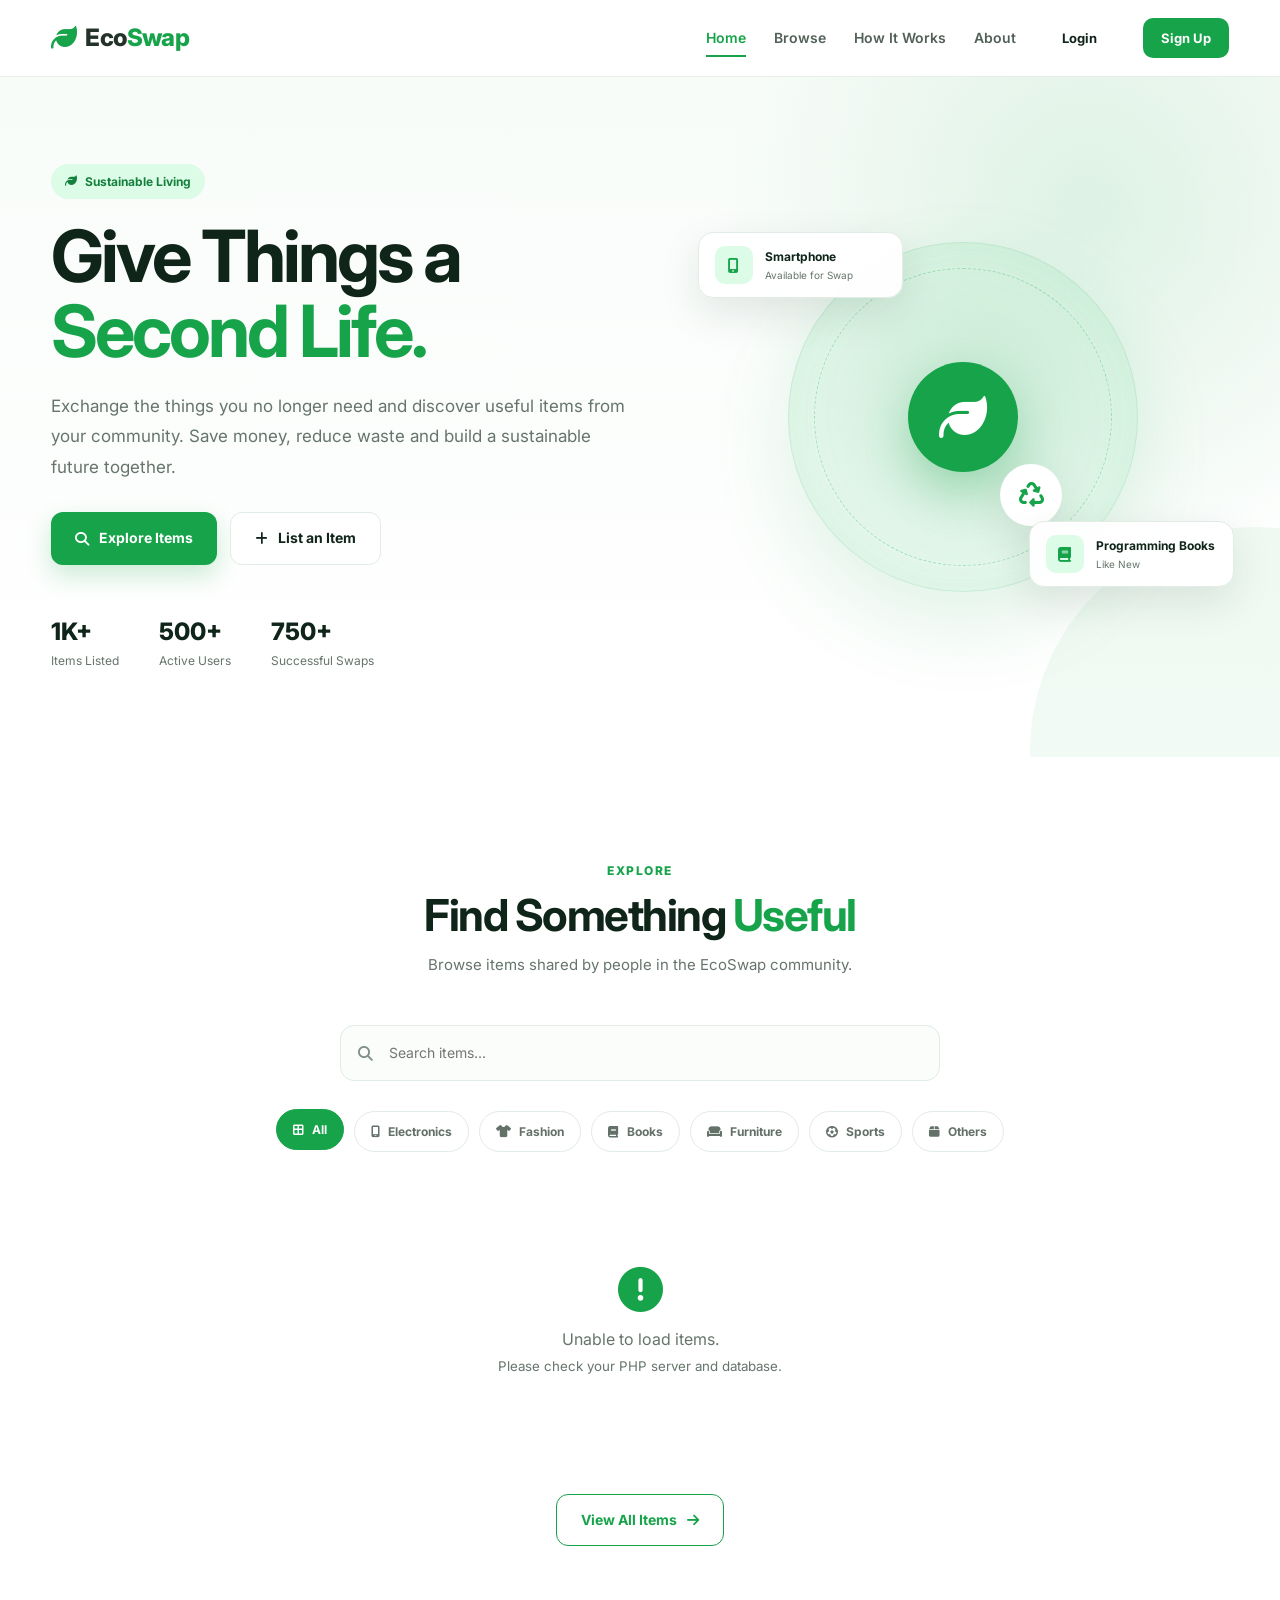
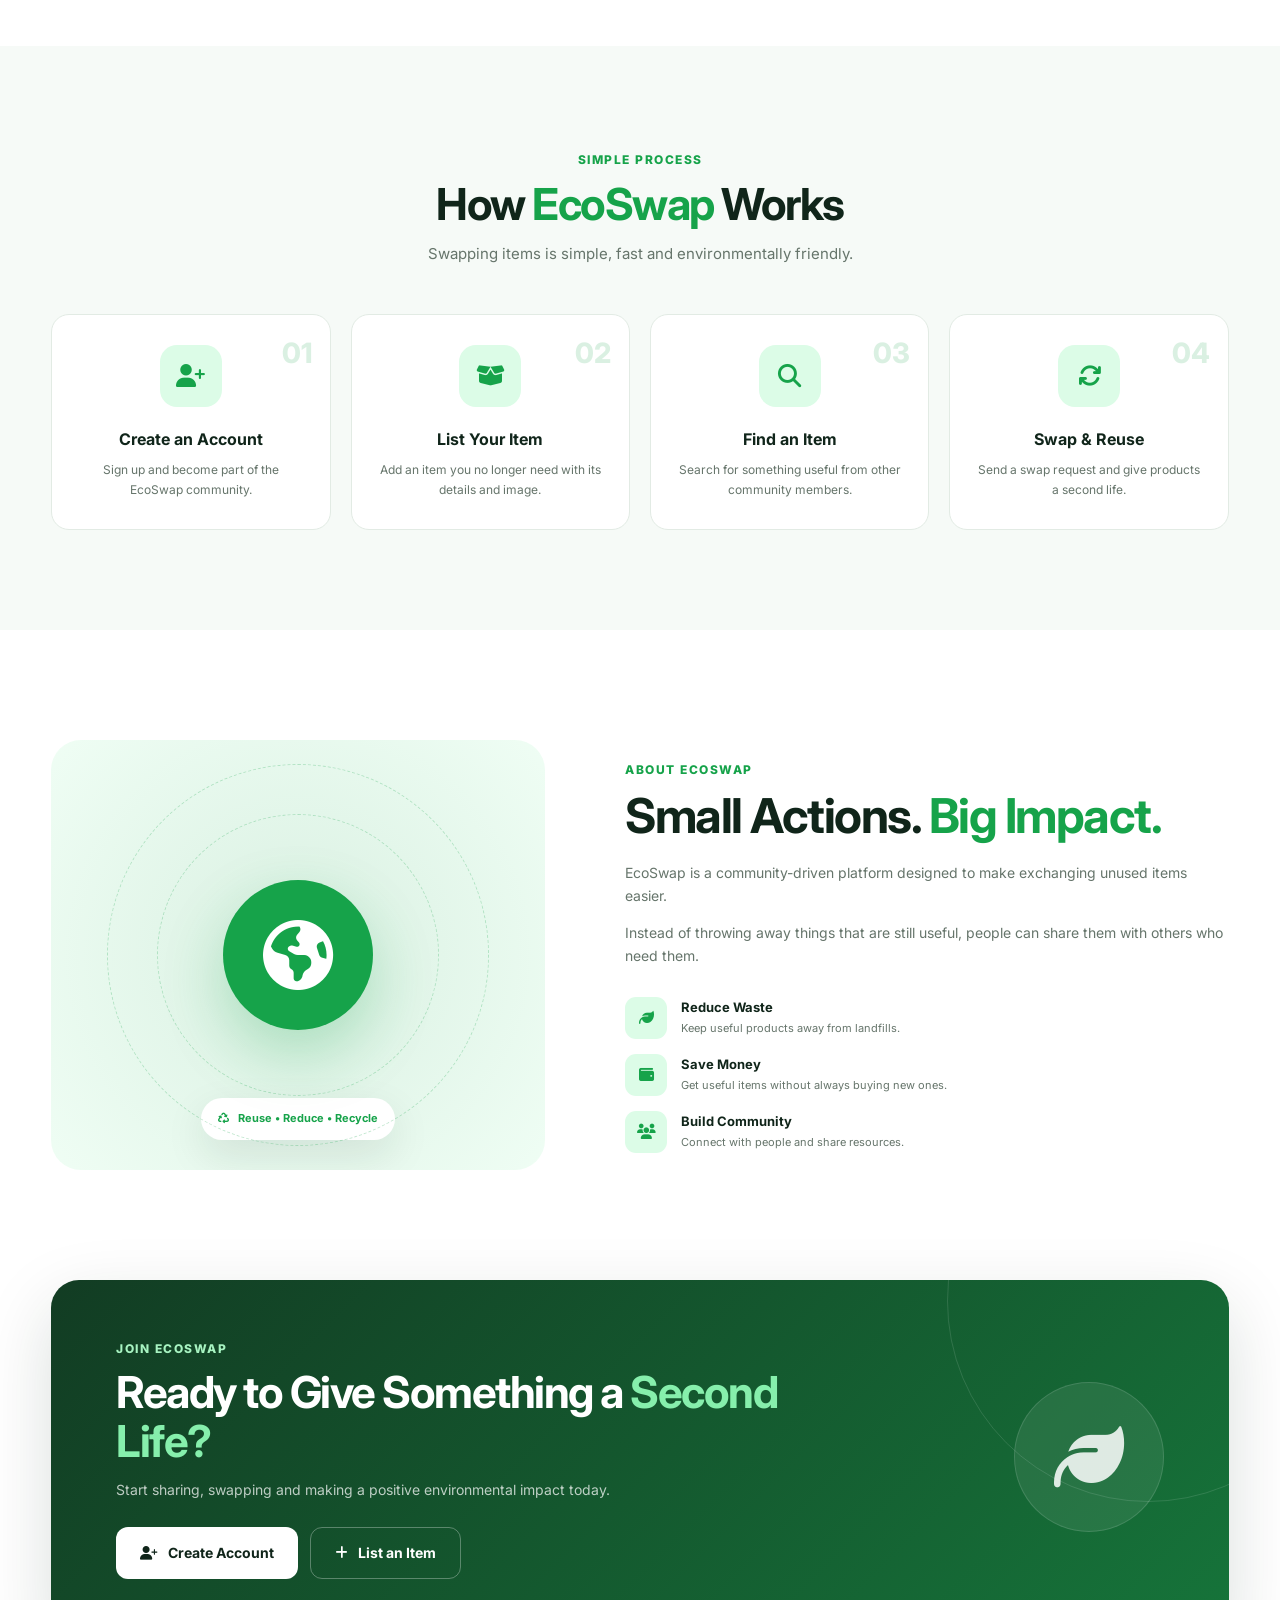
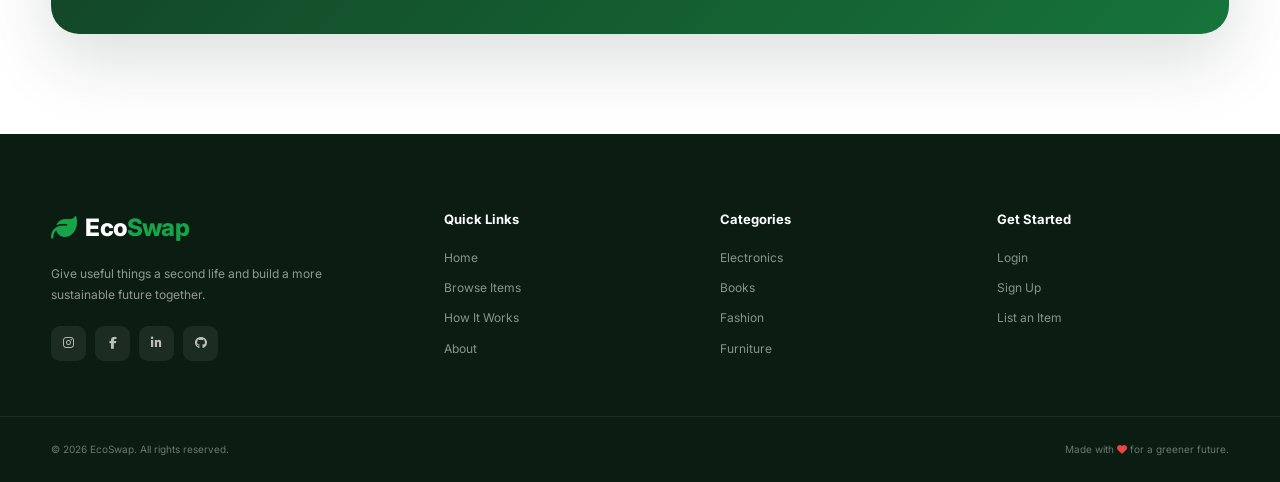
==== commit a80b7630: "Add files via upload" ====
--- a/index.html
+++ b/index.html
@@ -5,1595 +5,1508 @@
     <meta charset="UTF-8">
     <meta name="viewport" content="width=device-width, initial-scale=1.0">
 
-    <title>AtulRide - Vehicle Rental</title>
-
-    <style>
-        * {
-            margin: 0;
-            padding: 0;
-            box-sizing: border-box;
-            font-family: Arial, Helvetica, sans-serif;
-        }
-
-        html {
-            scroll-behavior: smooth;
-        }
-
-        body {
-            background: #ffffff;
-            color: #111827;
-            line-height: 1.6;
-        }
-
-        /* ================= NAVBAR ================= */
-
-        nav {
-            width: 100%;
-            background: #111827;
-            padding: 15px 6%;
-            display: flex;
-            align-items: center;
-            justify-content: space-between;
-            position: sticky;
-            top: 0;
-            z-index: 1000;
-        }
-
-        .logo {
-            color: white;
-            font-size: 28px;
-            font-weight: 800;
-            text-decoration: none;
-        }
-
-        .logo span {
-            color: #3b82f6;
-        }
-
-        .nav-links {
-            display: flex;
-            align-items: center;
-            gap: 25px;
-            list-style: none;
-        }
-
-        .nav-links a {
-            color: white;
-            text-decoration: none;
-            font-size: 15px;
-            transition: 0.3s;
-        }
-
-        .nav-links a:hover {
-            color: #60a5fa;
-        }
-
-        .profile-btn {
-            background: #2563eb;
-            padding: 8px 16px;
-            border-radius: 8px;
-        }
-
-        .profile-btn:hover {
-            background: #1d4ed8;
-            color: white !important;
-        }
-
-
-        /* ================= HERO ================= */
-
-        .hero {
-            min-height: 650px;
-
-            display: flex;
-            align-items: center;
-            justify-content: center;
-
-            text-align: center;
-
-            padding: 80px 20px;
-
-            background:
-                linear-gradient(
-                    rgba(15, 23, 42, 0.85),
-                    rgba(15, 23, 42, 0.85)
-                ),
-                url("https://images.unsplash.com/photo-1503376780353-7e6692767b70?auto=format&fit=crop&w=1800&q=80");
-
-            background-size: cover;
-            background-position: center;
-        }
-
-        .hero-content {
-            max-width: 850px;
-            color: white;
-        }
-
-        .hero-content span {
-            color: #60a5fa;
-            font-weight: 700;
-            font-size: 18px;
-        }
-
-        .hero-content h1 {
-            font-size: 60px;
-            line-height: 1.1;
-            margin: 18px 0;
-        }
-
-        .hero-content p {
-            max-width: 700px;
-            margin: auto;
-
-            font-size: 18px;
-            color: #d1d5db;
-        }
-
-        .hero-buttons {
-            margin-top: 30px;
-
-            display: flex;
-            justify-content: center;
-            gap: 15px;
-
-            flex-wrap: wrap;
-        }
-
-        .hero-btn {
-            display: inline-block;
-
-            padding: 14px 25px;
-
-            border-radius: 10px;
-
-            text-decoration: none;
-
-            font-weight: 700;
-
-            transition: 0.3s;
-        }
-
-        .primary-btn {
-            background: #2563eb;
-            color: white;
-        }
-
-        .primary-btn:hover {
-            background: #1d4ed8;
-            transform: translateY(-2px);
-        }
-
-        .secondary-btn {
-            border: 1px solid white;
-            color: white;
-        }
-
-        .secondary-btn:hover {
-            background: white;
-            color: #111827;
-        }
-
-
-        /* ================= COMMON ================= */
-
-        section {
-            padding: 80px 6%;
-        }
-
-        .section-heading {
-            text-align: center;
-
-            max-width: 750px;
-
-            margin: 0 auto 45px;
-        }
-
-        .section-heading span {
-            color: #2563eb;
-            font-weight: 700;
-        }
-
-        .section-heading h2 {
-            font-size: 38px;
-            margin: 10px 0;
-        }
-
-        .section-heading p {
-            color: #6b7280;
-        }
-
-
-        /* ================= MAIN LOCATION ================= */
-
-        .main-location {
-            background: #f8fafc;
-        }
-
-        .main-location-card {
-            max-width: 900px;
-
-            margin: auto;
-
-            padding: 40px;
-
-            border-radius: 22px;
-
-            background: white;
-
-            display: flex;
-
-            align-items: center;
-
-            gap: 35px;
-
-            box-shadow:
-                0 12px 35px rgba(0, 0, 0, 0.08);
-
-            border: 1px solid #e5e7eb;
-        }
-
-        .location-icon {
-            min-width: 100px;
-
-            height: 100px;
-
-            border-radius: 50%;
-
-            background: #eff6ff;
-
-            display: flex;
-
-            align-items: center;
-
-            justify-content: center;
-
-            font-size: 45px;
-        }
-
-        .location-info h3 {
-            font-size: 30px;
-
-            margin-bottom: 12px;
-        }
-
-        .location-info p {
-            color: #4b5563;
-
-            margin: 8px 0;
-        }
-
-        .map-btn {
-            display: inline-block;
-
-            margin-top: 15px;
-
-            padding: 12px 20px;
-
-            background: #2563eb;
-
-            color: white;
-
-            text-decoration: none;
-
-            border-radius: 9px;
-
-            font-weight: 700;
-
-            transition: 0.3s;
-        }
-
-        .map-btn:hover {
-            background: #1d4ed8;
-
-            transform: translateY(-2px);
-        }
-
-
-        /* ================= SERVICE LOCATIONS ================= */
-
-        .service-locations {
-            background: white;
-        }
-
-        .location-grid {
-            max-width: 1200px;
-
-            margin: auto;
-
-            display: grid;
-
-            grid-template-columns:
-                repeat(5, 1fr);
-
-            gap: 20px;
-        }
-
-        .location-card {
-            background: #f8fafc;
-
-            padding: 30px 20px;
-
-            border-radius: 18px;
-
-            text-align: center;
-
-            border: 1px solid #e5e7eb;
-
-            transition: 0.3s;
-        }
-
-        .location-card:hover {
-            transform: translateY(-7px);
-
-            box-shadow:
-                0 12px 30px rgba(0, 0, 0, 0.08);
-        }
-
-        .card-icon {
-            font-size: 35px;
-
-            margin-bottom: 12px;
-        }
-
-        .location-card h3 {
-            margin-bottom: 7px;
-        }
-
-        .location-card p {
-            color: #6b7280;
-
-            margin-bottom: 18px;
-        }
-
-        .location-card button {
-            border: none;
-
-            padding: 10px 22px;
-
-            border-radius: 8px;
-
-            background: #2563eb;
-
-            color: white;
-
-            cursor: pointer;
-
-            font-weight: 700;
-
-            transition: 0.3s;
-        }
-
-        .location-card button:hover {
-            background: #1d4ed8;
-        }
-
-
-        /* ================= WHY CHOOSE ================= */
-
-        .why-section {
-            background: #f8fafc;
-        }
-
-        .features {
-            max-width: 1100px;
-
-            margin: auto;
-
-            display: grid;
-
-            grid-template-columns:
-                repeat(4, 1fr);
-
-            gap: 25px;
-        }
-
-        .feature-card {
-            background: white;
-
-            padding: 30px 20px;
-
-            text-align: center;
-
-            border-radius: 18px;
-
-            border: 1px solid #e5e7eb;
-
-            transition: 0.3s;
-        }
-
-        .feature-card:hover {
-            transform: translateY(-5px);
-
-            box-shadow:
-                0 10px 25px rgba(0, 0, 0, 0.07);
-        }
-
-        .feature-icon {
-            font-size: 40px;
-
-            margin-bottom: 15px;
-        }
-
-        .feature-card h3 {
-            margin-bottom: 10px;
-        }
-
-        .feature-card p {
-            color: #6b7280;
-
-            font-size: 14px;
-        }
-
-
-        /* ================= HOW IT WORKS ================= */
-
-        .steps {
-            max-width: 1000px;
-
-            margin: auto;
-
-            display: grid;
-
-            grid-template-columns:
-                repeat(4, 1fr);
-
-            gap: 25px;
-        }
-
-        .step {
-            text-align: center;
-        }
-
-        .step-number {
-            width: 55px;
-
-            height: 55px;
-
-            background: #2563eb;
-
-            color: white;
-
-            border-radius: 50%;
-
-            display: flex;
-
-            align-items: center;
-
-            justify-content: center;
-
-            margin: 0 auto 15px;
-
-            font-size: 20px;
-
-            font-weight: 700;
-        }
-
-        .step p {
-            color: #6b7280;
-
-            font-size: 14px;
-        }
-
-
-        /* ================= CATEGORIES ================= */
-
-        .categories {
-            background: #f8fafc;
-        }
-
-        .category-grid {
-            max-width: 1000px;
-
-            margin: auto;
-
-            display: grid;
-
-            grid-template-columns:
-                repeat(3, 1fr);
-
-            gap: 25px;
-        }
-
-        .category-card {
-            min-height: 250px;
-
-            border-radius: 20px;
-
-            padding: 30px;
-
-            display: flex;
-
-            flex-direction: column;
-
-            justify-content: flex-end;
-
-            color: white;
-
-            background-size: cover;
-
-            background-position: center;
-
-            overflow: hidden;
-
-            position: relative;
-
-            text-decoration: none;
-
-            transition: 0.3s;
-        }
-
-        .category-card:hover {
-            transform: translateY(-8px);
-
-            box-shadow:
-                0 15px 35px rgba(0, 0, 0, 0.20);
-        }
-
-        .category-card::before {
-            content: "";
-
-            position: absolute;
-
-            inset: 0;
-
-            background:
-                linear-gradient(
-                    transparent,
-                    rgba(0, 0, 0, 0.85)
-                );
-        }
-
-        .category-card div {
-            position: relative;
-
-            z-index: 2;
-        }
-
-        .category-card h2 {
-            margin-bottom: 8px;
-        }
-
-        .category-card p {
-            margin-bottom: 15px;
-
-            color: #e5e7eb;
-        }
-
-        .category-btn {
-            display: inline-block;
-
-            padding: 9px 16px;
-
-            background: #2563eb;
-
-            border-radius: 8px;
-
-            color: white;
-
-            font-weight: 700;
-
-            font-size: 14px;
-        }
-
-        .cars {
-            background-image:
-                url("https://images.unsplash.com/photo-1494976388531-d1058494cdd8?auto=format&fit=crop&w=1000&q=80");
-        }
-
-        .suv {
-            background-image:
-                url("https://images.unsplash.com/photo-1519641471654-76ce0107ad1b?auto=format&fit=crop&w=1000&q=80");
-        }
-
-        .bikes {
-            background-image:
-                url("https://images.unsplash.com/photo-1558981806-ec527fa84c39?auto=format&fit=crop&w=1000&q=80");
-        }
-
-
-        /* ================= SHOWROOM ================= */
-
-        .showroom {
-            background: #111827;
-
-            color: white;
-
-            text-align: center;
-        }
-
-        .showroom p {
-            color: #d1d5db;
-
-            max-width: 700px;
-
-            margin: 15px auto 25px;
-        }
-
-        .showroom-location {
-            font-size: 20px;
-
-            font-weight: 700;
-
-            color: #60a5fa;
-        }
-
-
-        /* ================= CTA ================= */
-
-        .cta {
-            text-align: center;
-
-            background: #eff6ff;
-        }
-
-        .cta h2 {
-            font-size: 40px;
-
-            margin-bottom: 12px;
-        }
-
-        .cta p {
-            color: #6b7280;
-
-            margin-bottom: 25px;
-        }
-
-
-        /* ================= FOOTER ================= */
-
-        footer {
-            background: #020617;
-
-            color: white;
-
-            padding: 50px 6% 20px;
-        }
-
-        .footer-grid {
-            max-width: 1200px;
-
-            margin: auto;
-
-            display: grid;
-
-            grid-template-columns:
-                2fr 1fr 1fr;
-
-            gap: 40px;
-        }
-
-        .footer-brand h2 {
-            font-size: 28px;
-
-            margin-bottom: 10px;
-        }
-
-        .footer-brand h2 span {
-            color: #3b82f6;
-        }
-
-        .footer-brand p {
-            color: #9ca3af;
-
-            max-width: 400px;
-        }
-
-        footer h3 {
-            margin-bottom: 15px;
-        }
-
-        footer ul {
-            list-style: none;
-        }
-
-        footer li {
-            margin-bottom: 8px;
-        }
-
-        footer a {
-            color: #9ca3af;
-
-            text-decoration: none;
-        }
-
-        footer a:hover {
-            color: white;
-        }
-
-        .copyright {
-            max-width: 1200px;
-
-            margin: 40px auto 0;
-
-            padding-top: 20px;
-
-            border-top:
-                1px solid #1f2937;
-
-            text-align: center;
-
-            color: #6b7280;
-
-            font-size: 14px;
-        }
-
-
-        /* ================= RESPONSIVE ================= */
-
-        @media (max-width: 1000px) {
-
-            .location-grid {
-                grid-template-columns:
-                    repeat(2, 1fr);
-            }
-
-            .features {
-                grid-template-columns:
-                    repeat(2, 1fr);
-            }
-
-            .steps {
-                grid-template-columns:
-                    repeat(2, 1fr);
-            }
-        }
-
-
-        @media (max-width: 800px) {
-
-            nav {
-                flex-direction: column;
-
-                gap: 15px;
-            }
-
-            .nav-links {
-                flex-wrap: wrap;
-
-                justify-content: center;
-
-                gap: 15px;
-            }
-
-            .hero-content h1 {
-                font-size: 42px;
-            }
-
-            .main-location-card {
-                flex-direction: column;
-
-                text-align: center;
-            }
-
-            .category-grid {
-                grid-template-columns: 1fr;
-            }
-
-            .footer-grid {
-                grid-template-columns: 1fr;
-            }
-        }
-
-
-        @media (max-width: 600px) {
-
-            section {
-                padding: 60px 20px;
-            }
-
-            .hero {
-                min-height: 580px;
-            }
-
-            .hero-content h1 {
-                font-size: 36px;
-            }
-
-            .hero-content p {
-                font-size: 16px;
-            }
-
-            .section-heading h2 {
-                font-size: 30px;
-            }
-
-            .location-grid {
-                grid-template-columns: 1fr;
-            }
-
-            .features {
-                grid-template-columns: 1fr;
-            }
-
-            .steps {
-                grid-template-columns: 1fr;
-            }
-
-            .main-location-card {
-                padding: 25px 18px;
-            }
-
-            .location-info h3 {
-                font-size: 24px;
-            }
-        }
-
-    </style>
+    <title>EcoSwap - Give Things a Second Life</title>
+
+    <meta name="description"
+        content="EcoSwap is a sustainable community platform where people can exchange, reuse and give items a second life.">
+
+    <!-- Google Font -->
+    <link rel="preconnect" href="https://fonts.googleapis.com">
+    <link rel="preconnect" href="https://fonts.gstatic.com" crossorigin>
+
+    <link
+        href="https://fonts.googleapis.com/css2?family=Inter:wght@400;500;600;700;800&display=swap"
+        rel="stylesheet">
+
+    <!-- Font Awesome -->
+    <link
+        rel="stylesheet"
+        href="https://cdnjs.cloudflare.com/ajax/libs/font-awesome/6.5.2/css/all.min.css">
+
+    <!-- CSS -->
+    <link rel="stylesheet" href="style.css">
 </head>
 
-
 <body>
 
-
-    <!-- ================= NAVBAR ================= -->
-
-    <nav>
-
-        <a href="index.html" class="logo">
-            Atul<span>Ride</span>
-        </a>
-
-        <ul class="nav-links">
-
-            <li>
-                <a href="index.html">
+    <!-- =====================================================
+         NAVBAR
+    ====================================================== -->
+
+    <header class="navbar">
+
+        <div class="container nav-container">
+
+            <a href="index.html" class="logo">
+                <i class="fa-solid fa-leaf"></i>
+                <span>Eco<span>Swap</span></span>
+            </a>
+
+            <button class="menu-btn" aria-label="Open Menu">
+                <i class="fa-solid fa-bars"></i>
+            </button>
+
+            <nav class="nav-links">
+
+                <a href="#home" class="active">
                     Home
                 </a>
-            </li>
-
-            <li>
-                <a href="vehicles.html">
-                    Vehicles
+
+                <a href="#browse">
+                    Browse
                 </a>
-            </li>
-
-            <li>
-                <a href="booking.html">
-                    Booking
+
+                <a href="#how-it-works">
+                    How It Works
                 </a>
-            </li>
-
-            <li>
-                <a href="about.html">
+
+                <a href="#about">
                     About
                 </a>
-            </li>
-
-            <li>
-                <a href="contact.html">
-                    Contact
+
+                <button
+                    class="nav-login-btn login-btn"
+                    onclick="openModal('loginModal')">
+                    Login
+                </button>
+
+                <button
+                    class="nav-signup-btn"
+                    onclick="openModal('signupModal')">
+                    Sign Up
+                </button>
+
+            </nav>
+
+        </div>
+
+    </header>
+
+
+    <!-- =====================================================
+         HERO
+    ====================================================== -->
+
+    <main>
+
+        <section class="hero" id="home">
+
+            <div class="container hero-container">
+
+                <div class="hero-content">
+
+                    <div class="hero-badge">
+                        <i class="fa-solid fa-leaf"></i>
+                        Sustainable Living
+                    </div>
+
+                    <h1>
+                        Give Things a
+                        <span>Second Life.</span>
+                    </h1>
+
+                    <p>
+                        Exchange the things you no longer need and
+                        discover useful items from your community.
+                        Save money, reduce waste and build a
+                        sustainable future together.
+                    </p>
+
+                    <div class="hero-buttons">
+
+                        <a href="#browse" class="btn btn-primary">
+                            <i class="fa-solid fa-magnifying-glass"></i>
+                            Explore Items
+                        </a>
+
+                        <button
+                            class="btn btn-secondary"
+                            onclick="openModal('addItemModal')">
+
+                            <i class="fa-solid fa-plus"></i>
+                            List an Item
+
+                        </button>
+
+                    </div>
+
+                    <div class="hero-stats">
+
+                        <div class="stat">
+                            <strong>1K+</strong>
+                            <span>Items Listed</span>
+                        </div>
+
+                        <div class="stat">
+                            <strong>500+</strong>
+                            <span>Active Users</span>
+                        </div>
+
+                        <div class="stat">
+                            <strong>750+</strong>
+                            <span>Successful Swaps</span>
+                        </div>
+
+                    </div>
+
+                </div>
+
+
+                <!-- HERO VISUAL -->
+
+                <div class="hero-visual">
+
+                    <div class="floating-card card-one">
+
+                        <div class="floating-icon">
+                            <i class="fa-solid fa-mobile-screen-button"></i>
+                        </div>
+
+                        <div>
+                            <strong>Smartphone</strong>
+                            <small>Available for Swap</small>
+                        </div>
+
+                    </div>
+
+
+                    <div class="hero-circle">
+
+                        <div class="hero-leaf">
+                            <i class="fa-solid fa-leaf"></i>
+                        </div>
+
+                        <div class="hero-recycle">
+                            <i class="fa-solid fa-recycle"></i>
+                        </div>
+
+                    </div>
+
+
+                    <div class="floating-card card-two">
+
+                        <div class="floating-icon">
+                            <i class="fa-solid fa-book"></i>
+                        </div>
+
+                        <div>
+                            <strong>Programming Books</strong>
+                            <small>Like New</small>
+                        </div>
+
+                    </div>
+
+                </div>
+
+            </div>
+
+        </section>
+
+
+        <!-- =====================================================
+             BROWSE SECTION
+        ====================================================== -->
+
+        <section class="browse-section" id="browse">
+
+            <div class="container">
+
+                <div class="section-heading">
+
+                    <span class="section-tag">
+                        Explore
+                    </span>
+
+                    <h2>
+                        Find Something
+                        <span>Useful</span>
+                    </h2>
+
+                    <p>
+                        Browse items shared by people in the
+                        EcoSwap community.
+                    </p>
+
+                </div>
+
+
+                <!-- SEARCH -->
+
+                <div class="search-box">
+
+                    <i class="fa-solid fa-magnifying-glass"></i>
+
+                    <input
+                        type="text"
+                        id="searchInput"
+                        placeholder="Search items..."
+                        oninput="searchItems()">
+
+                </div>
+
+
+                <!-- CATEGORIES -->
+
+                <div class="categories" id="categories">
+
+                    <button
+                        class="category-btn active"
+                        data-category="All"
+                        onclick="filterCategory('All')">
+
+                        <i class="fa-solid fa-border-all"></i>
+                        All
+
+                    </button>
+
+                    <button
+                        class="category-btn"
+                        data-category="Electronics"
+                        onclick="filterCategory('Electronics')">
+
+                        <i class="fa-solid fa-mobile-screen"></i>
+                        Electronics
+
+                    </button>
+
+                    <button
+                        class="category-btn"
+                        data-category="Fashion"
+                        onclick="filterCategory('Fashion')">
+
+                        <i class="fa-solid fa-shirt"></i>
+                        Fashion
+
+                    </button>
+
+                    <button
+                        class="category-btn"
+                        data-category="Books"
+                        onclick="filterCategory('Books')">
+
+                        <i class="fa-solid fa-book"></i>
+                        Books
+
+                    </button>
+
+                    <button
+                        class="category-btn"
+                        data-category="Furniture"
+                        onclick="filterCategory('Furniture')">
+
+                        <i class="fa-solid fa-couch"></i>
+                        Furniture
+
+                    </button>
+
+                    <button
+                        class="category-btn"
+                        data-category="Sports"
+                        onclick="filterCategory('Sports')">
+
+                        <i class="fa-solid fa-futbol"></i>
+                        Sports
+
+                    </button>
+
+                    <button
+                        class="category-btn"
+                        data-category="Others"
+                        onclick="filterCategory('Others')">
+
+                        <i class="fa-solid fa-box"></i>
+                        Others
+
+                    </button>
+
+                </div>
+
+
+                <!-- ITEMS -->
+
+                <div
+                    class="items-grid"
+                    id="itemsContainer">
+
+                    <!-- Items will be loaded by JavaScript -->
+
+                    <div class="item-card">
+
+                        <div class="item-image">
+
+                            <img
+                                src="https://images.unsplash.com/photo-1511707171634-5f897ff02aa9?auto=format&fit=crop&w=700&q=80"
+                                alt="Smartphone">
+
+                        </div>
+
+                        <div class="item-content">
+
+                            <span class="item-category">
+                                Electronics
+                            </span>
+
+                            <h3>
+                                Smartphone
+                            </h3>
+
+                            <p>
+                                Good condition smartphone available
+                                for exchange.
+                            </p>
+
+                            <div class="item-bottom">
+
+                                <span class="condition">
+                                    Good
+                                </span>
+
+                                <button
+                                    class="view-item-btn"
+                                    onclick="viewItem(1)">
+                                    View
+                                </button>
+
+                            </div>
+
+                        </div>
+
+                    </div>
+
+
+                    <div class="item-card">
+
+                        <div class="item-image">
+
+                            <img
+                                src="https://images.unsplash.com/photo-1543002588-bfa74002ed7e?auto=format&fit=crop&w=700&q=80"
+                                alt="Books">
+
+                        </div>
+
+                        <div class="item-content">
+
+                            <span class="item-category">
+                                Books
+                            </span>
+
+                            <h3>
+                                Programming Books
+                            </h3>
+
+                            <p>
+                                Useful programming books for
+                                students and developers.
+                            </p>
+
+                            <div class="item-bottom">
+
+                                <span class="condition">
+                                    Like New
+                                </span>
+
+                                <button
+                                    class="view-item-btn"
+                                    onclick="viewItem(2)">
+                                    View
+                                </button>
+
+                            </div>
+
+                        </div>
+
+                    </div>
+
+
+                    <div class="item-card">
+
+                        <div class="item-image">
+
+                            <img
+                                src="https://images.unsplash.com/photo-1505740420928-5e560c06d30e?auto=format&fit=crop&w=700&q=80"
+                                alt="Headphones">
+
+                        </div>
+
+                        <div class="item-content">
+
+                            <span class="item-category">
+                                Electronics
+                            </span>
+
+                            <h3>
+                                Wireless Headphones
+                            </h3>
+
+                            <p>
+                                Wireless headphones in working
+                                condition.
+                            </p>
+
+                            <div class="item-bottom">
+
+                                <span class="condition">
+                                    Good
+                                </span>
+
+                                <button
+                                    class="view-item-btn"
+                                    onclick="viewItem(3)">
+                                    View
+                                </button>
+
+                            </div>
+
+                        </div>
+
+                    </div>
+
+
+                    <div class="item-card">
+
+                        <div class="item-image">
+
+                            <img
+                                src="https://images.unsplash.com/photo-1586023492125-27b2c045efd7?auto=format&fit=crop&w=700&q=80"
+                                alt="Study Chair">
+
+                        </div>
+
+                        <div class="item-content">
+
+                            <span class="item-category">
+                                Furniture
+                            </span>
+
+                            <h3>
+                                Study Chair
+                            </h3>
+
+                            <p>
+                                Comfortable chair suitable for
+                                study and work.
+                            </p>
+
+                            <div class="item-bottom">
+
+                                <span class="condition">
+                                    Good
+                                </span>
+
+                                <button
+                                    class="view-item-btn"
+                                    onclick="viewItem(4)">
+                                    View
+                                </button>
+
+                            </div>
+
+                        </div>
+
+                    </div>
+
+                </div>
+
+
+                <div class="view-all-container">
+
+                    <button
+                        class="btn btn-outline"
+                        onclick="viewAllItems()">
+
+                        View All Items
+                        <i class="fa-solid fa-arrow-right"></i>
+
+                    </button>
+
+                </div>
+
+            </div>
+
+        </section>
+
+
+        <!-- =====================================================
+             HOW IT WORKS
+        ====================================================== -->
+
+        <section
+            class="how-it-works"
+            id="how-it-works">
+
+            <div class="container">
+
+                <div class="section-heading">
+
+                    <span class="section-tag">
+                        Simple Process
+                    </span>
+
+                    <h2>
+                        How <span>EcoSwap</span> Works
+                    </h2>
+
+                    <p>
+                        Swapping items is simple, fast and
+                        environmentally friendly.
+                    </p>
+
+                </div>
+
+
+                <div class="steps">
+
+                    <div class="step">
+
+                        <div class="step-number">
+                            01
+                        </div>
+
+                        <div class="step-icon">
+                            <i class="fa-solid fa-user-plus"></i>
+                        </div>
+
+                        <h3>
+                            Create an Account
+                        </h3>
+
+                        <p>
+                            Sign up and become part of the
+                            EcoSwap community.
+                        </p>
+
+                    </div>
+
+
+                    <div class="step">
+
+                        <div class="step-number">
+                            02
+                        </div>
+
+                        <div class="step-icon">
+                            <i class="fa-solid fa-box-open"></i>
+                        </div>
+
+                        <h3>
+                            List Your Item
+                        </h3>
+
+                        <p>
+                            Add an item you no longer need
+                            with its details and image.
+                        </p>
+
+                    </div>
+
+
+                    <div class="step">
+
+                        <div class="step-number">
+                            03
+                        </div>
+
+                        <div class="step-icon">
+                            <i class="fa-solid fa-magnifying-glass"></i>
+                        </div>
+
+                        <h3>
+                            Find an Item
+                        </h3>
+
+                        <p>
+                            Search for something useful from
+                            other community members.
+                        </p>
+
+                    </div>
+
+
+                    <div class="step">
+
+                        <div class="step-number">
+                            04
+                        </div>
+
+                        <div class="step-icon">
+                            <i class="fa-solid fa-arrows-rotate"></i>
+                        </div>
+
+                        <h3>
+                            Swap & Reuse
+                        </h3>
+
+                        <p>
+                            Send a swap request and give
+                            products a second life.
+                        </p>
+
+                    </div>
+
+                </div>
+
+            </div>
+
+        </section>
+
+
+        <!-- =====================================================
+             ABOUT
+        ====================================================== -->
+
+        <section class="about-section" id="about">
+
+            <div class="container about-container">
+
+                <div class="about-image">
+
+                    <div class="about-icon">
+                        <i class="fa-solid fa-earth-americas"></i>
+                    </div>
+
+                    <div class="about-floating">
+
+                        <i class="fa-solid fa-recycle"></i>
+
+                        <span>
+                            Reuse • Reduce • Recycle
+                        </span>
+
+                    </div>
+
+                </div>
+
+
+                <div class="about-content">
+
+                    <span class="section-tag">
+                        About EcoSwap
+                    </span>
+
+                    <h2>
+                        Small Actions.
+                        <span>Big Impact.</span>
+                    </h2>
+
+                    <p>
+                        EcoSwap is a community-driven platform
+                        designed to make exchanging unused items
+                        easier.
+                    </p>
+
+                    <p>
+                        Instead of throwing away things that are
+                        still useful, people can share them with
+                        others who need them.
+                    </p>
+
+
+                    <div class="about-features">
+
+                        <div class="about-feature">
+
+                            <i class="fa-solid fa-leaf"></i>
+
+                            <div>
+
+                                <h4>
+                                    Reduce Waste
+                                </h4>
+
+                                <p>
+                                    Keep useful products away
+                                    from landfills.
+                                </p>
+
+                            </div>
+
+                        </div>
+
+
+                        <div class="about-feature">
+
+                            <i class="fa-solid fa-wallet"></i>
+
+                            <div>
+
+                                <h4>
+                                    Save Money
+                                </h4>
+
+                                <p>
+                                    Get useful items without
+                                    always buying new ones.
+                                </p>
+
+                            </div>
+
+                        </div>
+
+
+                        <div class="about-feature">
+
+                            <i class="fa-solid fa-users"></i>
+
+                            <div>
+
+                                <h4>
+                                    Build Community
+                                </h4>
+
+                                <p>
+                                    Connect with people and
+                                    share resources.
+                                </p>
+
+                            </div>
+
+                        </div>
+
+                    </div>
+
+                </div>
+
+            </div>
+
+        </section>
+
+
+        <!-- =====================================================
+             CTA
+        ====================================================== -->
+
+        <section class="cta-section">
+
+            <div class="container">
+
+                <div class="cta-box">
+
+                    <div class="cta-content">
+
+                        <span class="section-tag">
+                            Join EcoSwap
+                        </span>
+
+                        <h2>
+                            Ready to Give Something
+                            a <span>Second Life?</span>
+                        </h2>
+
+                        <p>
+                            Start sharing, swapping and making
+                            a positive environmental impact today.
+                        </p>
+
+                        <div class="cta-buttons">
+
+                            <button
+                                class="btn btn-white"
+                                onclick="openModal('signupModal')">
+
+                                <i class="fa-solid fa-user-plus"></i>
+                                Create Account
+
+                            </button>
+
+                            <button
+                                class="btn btn-transparent"
+                                onclick="openModal('addItemModal')">
+
+                                <i class="fa-solid fa-plus"></i>
+                                List an Item
+
+                            </button>
+
+                        </div>
+
+                    </div>
+
+                    <div class="cta-icon">
+
+                        <i class="fa-solid fa-leaf"></i>
+
+                    </div>
+
+                </div>
+
+            </div>
+
+        </section>
+
+    </main>
+
+
+    <!-- =====================================================
+         FOOTER
+    ====================================================== -->
+
+    <footer class="footer">
+
+        <div class="container footer-container">
+
+            <div class="footer-brand">
+
+                <a href="#home" class="logo">
+
+                    <i class="fa-solid fa-leaf"></i>
+
+                    <span>
+                        Eco<span>Swap</span>
+                    </span>
+
                 </a>
-            </li>
-
-            <li>
-                <a href="profile.html" class="profile-btn">
-                    Profile
+
+                <p>
+                    Give useful things a second life and
+                    build a more sustainable future together.
+                </p>
+
+                <div class="social-links">
+
+                    <a href="#" aria-label="Instagram">
+                        <i class="fa-brands fa-instagram"></i>
+                    </a>
+
+                    <a href="#" aria-label="Facebook">
+                        <i class="fa-brands fa-facebook-f"></i>
+                    </a>
+
+                    <a href="#" aria-label="LinkedIn">
+                        <i class="fa-brands fa-linkedin-in"></i>
+                    </a>
+
+                    <a href="#" aria-label="GitHub">
+                        <i class="fa-brands fa-github"></i>
+                    </a>
+
+                </div>
+
+            </div>
+
+
+            <div class="footer-links">
+
+                <h4>
+                    Quick Links
+                </h4>
+
+                <a href="#home">
+                    Home
                 </a>
-            </li>
-
-        </ul>
-
-    </nav>
-
-
-    <!-- ================= HERO ================= -->
-
-    <section class="hero">
-
-        <div class="hero-content">
-
-            <span>
-                🚗 Simple • Convenient • Reliable
-            </span>
-
-            <h1>
-                Rent Your Perfect Vehicle
-            </h1>
-
-            <p>
-                Explore cars, SUVs and bikes with flexible
-                hourly and daily rental options. Book your
-                ride easily with AtulRide.
-            </p>
-
-            <div class="hero-buttons">
+
+                <a href="#browse">
+                    Browse Items
+                </a>
+
+                <a href="#how-it-works">
+                    How It Works
+                </a>
+
+                <a href="#about">
+                    About
+                </a>
+
+            </div>
+
+
+            <div class="footer-links">
+
+                <h4>
+                    Categories
+                </h4>
+
+                <a href="#browse"
+                    onclick="filterCategory('Electronics')">
+                    Electronics
+                </a>
+
+                <a href="#browse"
+                    onclick="filterCategory('Books')">
+                    Books
+                </a>
+
+                <a href="#browse"
+                    onclick="filterCategory('Fashion')">
+                    Fashion
+                </a>
+
+                <a href="#browse"
+                    onclick="filterCategory('Furniture')">
+                    Furniture
+                </a>
+
+            </div>
+
+
+            <div class="footer-links">
+
+                <h4>
+                    Get Started
+                </h4>
 
                 <a
-                    href="vehicles.html"
-                    class="hero-btn primary-btn"
-                >
-                    Explore Vehicles
+                    href="#"
+                    onclick="openModal('loginModal'); return false;">
+                    Login
                 </a>
 
                 <a
-                    href="booking.html"
-                    class="hero-btn secondary-btn"
-                >
-                    Book Your Ride
+                    href="#"
+                    onclick="openModal('signupModal'); return false;">
+                    Sign Up
                 </a>
 
+                <a
+                    href="#"
+                    onclick="openModal('addItemModal'); return false;">
+                    List an Item
+                </a>
+
             </div>
 
         </div>
 
-    </section>
-
-
-    <!-- ================= MAIN LOCATION ================= -->
-
-    <section class="main-location">
-
-        <div class="section-heading">
-
-            <span>
-                📍 Our Main Location
-            </span>
-
-            <h2>
-                AtulRide Showroom
-            </h2>
-
-            <p>
-                Visit our main showroom to collect
-                your booked vehicle.
-            </p>
+
+        <div class="footer-bottom">
+
+            <div class="container">
+
+                <p>
+                    © 2026 EcoSwap. All rights reserved.
+                </p>
+
+                <p>
+                    Made with
+                    <i class="fa-solid fa-heart"></i>
+                    for a greener future.
+                </p>
+
+            </div>
 
         </div>
 
-
-        <div class="main-location-card">
-
-            <div class="location-icon">
-                📍
+    </footer>
+
+
+    <!-- =====================================================
+         LOGIN MODAL
+    ====================================================== -->
+
+    <div
+        class="modal"
+        id="loginModal">
+
+        <div class="modal-content">
+
+            <button
+                class="modal-close"
+                onclick="closeModal('loginModal')">
+
+                <i class="fa-solid fa-xmark"></i>
+
+            </button>
+
+            <div class="modal-header">
+
+                <div class="modal-icon">
+                    <i class="fa-solid fa-right-to-bracket"></i>
+                </div>
+
+                <h2>
+                    Welcome Back
+                </h2>
+
+                <p>
+                    Login to your EcoSwap account.
+                </p>
+
             </div>
 
-            <div class="location-info">
-
-                <h3>
-                    AtulRide Showroom
-                </h3>
+
+            <form id="loginForm">
+
+                <div class="form-group">
+
+                    <label for="loginEmail">
+                        Email Address
+                    </label>
+
+                    <div class="input-wrapper">
+
+                        <i class="fa-solid fa-envelope"></i>
+
+                        <input
+                            type="email"
+                            id="loginEmail"
+                            placeholder="Enter your email"
+                            required>
+
+                    </div>
+
+                </div>
+
+
+                <div class="form-group">
+
+                    <label for="loginPassword">
+                        Password
+                    </label>
+
+                    <div class="input-wrapper">
+
+                        <i class="fa-solid fa-lock"></i>
+
+                        <input
+                            type="password"
+                            id="loginPassword"
+                            placeholder="Enter your password"
+                            required>
+
+                    </div>
+
+                </div>
+
+
+                <button
+                    type="submit"
+                    class="modal-submit">
+
+                    <i class="fa-solid fa-right-to-bracket"></i>
+                    Login
+
+                </button>
+
+            </form>
+
+
+            <div class="modal-switch">
+
+                Don't have an account?
+
+                <button
+                    onclick="switchModal('loginModal', 'signupModal')">
+
+                    Create Account
+
+                </button>
+
+            </div>
+
+        </div>
+
+    </div>
+
+
+    <!-- =====================================================
+         SIGNUP MODAL
+    ====================================================== -->
+
+    <div
+        class="modal"
+        id="signupModal">
+
+        <div class="modal-content">
+
+            <button
+                class="modal-close"
+                onclick="closeModal('signupModal')">
+
+                <i class="fa-solid fa-xmark"></i>
+
+            </button>
+
+            <div class="modal-header">
+
+                <div class="modal-icon">
+                    <i class="fa-solid fa-user-plus"></i>
+                </div>
+
+                <h2>
+                    Join EcoSwap
+                </h2>
 
                 <p>
-                    <strong>
-                        Location:
-                    </strong>
-
-                    Ranchi, Jharkhand – 834001
+                    Create your account and start swapping.
                 </p>
 
+            </div>
+
+
+            <form id="signupForm">
+
+                <div class="form-group">
+
+                    <label for="signupName">
+                        Full Name
+                    </label>
+
+                    <div class="input-wrapper">
+
+                        <i class="fa-solid fa-user"></i>
+
+                        <input
+                            type="text"
+                            id="signupName"
+                            placeholder="Enter your name"
+                            required>
+
+                    </div>
+
+                </div>
+
+
+                <div class="form-group">
+
+                    <label for="signupEmail">
+                        Email Address
+                    </label>
+
+                    <div class="input-wrapper">
+
+                        <i class="fa-solid fa-envelope"></i>
+
+                        <input
+                            type="email"
+                            id="signupEmail"
+                            placeholder="Enter your email"
+                            required>
+
+                    </div>
+
+                </div>
+
+
+                <div class="form-group">
+
+                    <label for="signupPassword">
+                        Password
+                    </label>
+
+                    <div class="input-wrapper">
+
+                        <i class="fa-solid fa-lock"></i>
+
+                        <input
+                            type="password"
+                            id="signupPassword"
+                            placeholder="Minimum 6 characters"
+                            minlength="6"
+                            required>
+
+                    </div>
+
+                </div>
+
+
+                <button
+                    type="submit"
+                    class="modal-submit">
+
+                    <i class="fa-solid fa-user-plus"></i>
+                    Create Account
+
+                </button>
+
+            </form>
+
+
+            <div class="modal-switch">
+
+                Already have an account?
+
+                <button
+                    onclick="switchModal('signupModal', 'loginModal')">
+
+                    Login
+
+                </button>
+
+            </div>
+
+        </div>
+
+    </div>
+
+
+    <!-- =====================================================
+         ADD ITEM MODAL
+    ====================================================== -->
+
+    <div
+        class="modal"
+        id="addItemModal">
+
+        <div class="modal-content modal-large">
+
+            <button
+                class="modal-close"
+                onclick="closeModal('addItemModal')">
+
+                <i class="fa-solid fa-xmark"></i>
+
+            </button>
+
+            <div class="modal-header">
+
+                <div class="modal-icon">
+                    <i class="fa-solid fa-box-open"></i>
+                </div>
+
+                <h2>
+                    List an Item
+                </h2>
+
                 <p>
-                    🏪 Main Pickup & Vehicle
-                    Collection Point
+                    Give your unused item a second life.
                 </p>
 
-                <a
-                    href="https://www.google.com/maps/search/?api=1&query=Ranchi%2C%20Jharkhand%20834001"
-                    target="_blank"
-                    class="map-btn"
-                >
-                    📍 View on Google Maps
-                </a>
-
             </div>
 
+
+            <form id="addItemForm">
+
+                <div class="form-row">
+
+                    <div class="form-group">
+
+                        <label for="itemName">
+                            Item Name *
+                        </label>
+
+                        <div class="input-wrapper">
+
+                            <i class="fa-solid fa-box"></i>
+
+                            <input
+                                type="text"
+                                id="itemName"
+                                name="name"
+                                placeholder="e.g. Smartphone"
+                                required>
+
+                        </div>
+
+                    </div>
+
+
+                    <div class="form-group">
+
+                        <label for="itemCategory">
+                            Category *
+                        </label>
+
+                        <div class="input-wrapper">
+
+                            <i class="fa-solid fa-layer-group"></i>
+
+                            <select
+                                id="itemCategory"
+                                name="category"
+                                required>
+
+                                <option value="">
+                                    Select Category
+                                </option>
+
+                                <option value="Electronics">
+                                    Electronics
+                                </option>
+
+                                <option value="Fashion">
+                                    Fashion
+                                </option>
+
+                                <option value="Books">
+                                    Books
+                                </option>
+
+                                <option value="Furniture">
+                                    Furniture
+                                </option>
+
+                                <option value="Sports">
+                                    Sports
+                                </option>
+
+                                <option value="Others">
+                                    Others
+                                </option>
+
+                            </select>
+
+                        </div>
+
+                    </div>
+
+                </div>
+
+
+                <div class="form-row">
+
+                    <div class="form-group">
+
+                        <label for="itemCondition">
+                            Condition *
+                        </label>
+
+                        <div class="input-wrapper">
+
+                            <i class="fa-solid fa-star"></i>
+
+                            <select
+                                id="itemCondition"
+                                name="condition"
+                                required>
+
+                                <option value="">
+                                    Select Condition
+                                </option>
+
+                                <option value="New">
+                                    New
+                                </option>
+
+                                <option value="Like New">
+                                    Like New
+                                </option>
+
+                                <option value="Good">
+                                    Good
+                                </option>
+
+                                <option value="Fair">
+                                    Fair
+                                </option>
+
+                            </select>
+
+                        </div>
+
+                    </div>
+
+
+                    <div class="form-group">
+
+                        <label for="itemImage">
+                            Item Image *
+                        </label>
+
+                        <div class="input-wrapper">
+
+                            <i class="fa-solid fa-image"></i>
+
+                            <input
+                                type="file"
+                                id="itemImage"
+                                name="image"
+                                accept="image/jpeg,image/png,image/webp"
+                                required>
+
+                        </div>
+
+                        <small>
+                            JPG, PNG or WEBP — Max 5 MB
+                        </small>
+
+                    </div>
+
+                </div>
+
+
+                <div class="form-group">
+
+                    <label for="itemDescription">
+                        Description
+                    </label>
+
+                    <textarea
+                        id="itemDescription"
+                        name="description"
+                        rows="5"
+                        placeholder="Tell others about your item..."></textarea>
+
+                </div>
+
+
+                <button
+                    type="submit"
+                    class="modal-submit">
+
+                    <i class="fa-solid fa-plus"></i>
+                    Add Item
+
+                </button>
+
+            </form>
+
         </div>
 
-    </section>
-
-
-    <!-- ================= SERVICE LOCATIONS ================= -->
-
-    <section class="service-locations">
-
-        <div class="section-heading">
-
-            <span>
-                📍 Pickup Locations
-            </span>
-
-            <h2>
-                AtulRide Service Locations
-            </h2>
-
-            <p>
-                Select your preferred pickup location
-                while making your booking.
-            </p>
+    </div>
+
+
+    <!-- =====================================================
+         ITEM DETAILS MODAL
+    ====================================================== -->
+
+    <div
+        class="modal"
+        id="itemDetailsModal">
+
+        <div class="modal-content">
+
+            <button
+                class="modal-close"
+                onclick="closeModal('itemDetailsModal')">
+
+                <i class="fa-solid fa-xmark"></i>
+
+            </button>
+
+            <div id="itemDetailsContent">
+
+                <div class="modal-header">
+
+                    <div class="modal-icon">
+                        <i class="fa-solid fa-box-open"></i>
+                    </div>
+
+                    <h2>
+                        Item Details
+                    </h2>
+
+                    <p>
+                        Item information will appear here.
+                    </p>
+
+                </div>
+
+            </div>
 
         </div>
 
-
-        <div class="location-grid">
-
-
-            <div class="location-card">
-
-                <div class="card-icon">
-                    📍
-                </div>
-
-                <h3>
-                    Main Road
-                </h3>
-
-                <p>
-                    Ranchi, Jharkhand
-                </p>
-
-                <button
-                    onclick="selectLocation('Main Road, Ranchi')"
-                >
-                    Select
-                </button>
-
-            </div>
-
-
-            <div class="location-card">
-
-                <div class="card-icon">
-                    📍
-                </div>
-
-                <h3>
-                    Lalpur
-                </h3>
-
-                <p>
-                    Ranchi, Jharkhand
-                </p>
-
-                <button
-                    onclick="selectLocation('Lalpur, Ranchi')"
-                >
-                    Select
-                </button>
-
-            </div>
-
-
-            <div class="location-card">
-
-                <div class="card-icon">
-                    📍
-                </div>
-
-                <h3>
-                    Kanke Road
-                </h3>
-
-                <p>
-                    Ranchi, Jharkhand
-                </p>
-
-                <button
-                    onclick="selectLocation('Kanke Road, Ranchi')"
-                >
-                    Select
-                </button>
-
-            </div>
-
-
-            <div class="location-card">
-
-                <div class="card-icon">
-                    📍
-                </div>
-
-                <h3>
-                    Harmu
-                </h3>
-
-                <p>
-                    Ranchi, Jharkhand
-                </p>
-
-                <button
-                    onclick="selectLocation('Harmu, Ranchi')"
-                >
-                    Select
-                </button>
-
-            </div>
-
-
-            <div class="location-card">
-
-                <div class="card-icon">
-                    📍
-                </div>
-
-                <h3>
-                    Doranda
-                </h3>
-
-                <p>
-                    Ranchi, Jharkhand
-                </p>
-
-                <button
-                    onclick="selectLocation('Doranda, Ranchi')"
-                >
-                    Select
-                </button>
-
-            </div>
-
-
-        </div>
-
-    </section>
-
-
-    <!-- ================= WHY CHOOSE ================= -->
-
-    <section class="why-section">
-
-        <div class="section-heading">
-
-            <span>
-                ⭐ Why Choose AtulRide?
-            </span>
-
-            <h2>
-                Everything You Need For Your Journey
-            </h2>
-
-            <p>
-                We make vehicle rental simple,
-                flexible and convenient.
-            </p>
-
-        </div>
-
-
-        <div class="features">
-
-
-            <div class="feature-card">
-
-                <div class="feature-icon">
-                    🚗
-                </div>
-
-                <h3>
-                    Wide Range
-                </h3>
-
-                <p>
-                    Choose from cars, SUVs and bikes
-                    according to your requirements.
-                </p>
-
-            </div>
-
-
-            <div class="feature-card">
-
-                <div class="feature-icon">
-                    💰
-                </div>
-
-                <h3>
-                    Affordable Prices
-                </h3>
-
-                <p>
-                    Flexible hourly and daily rental
-                    options at affordable rates.
-                </p>
-
-            </div>
-
-
-            <div class="feature-card">
-
-                <div class="feature-icon">
-                    ⏰
-                </div>
-
-                <h3>
-                    Flexible Rental
-                </h3>
-
-                <p>
-                    Select rental duration according
-                    to your journey.
-                </p>
-
-            </div>
-
-
-            <div class="feature-card">
-
-                <div class="feature-icon">
-                    ⚡
-                </div>
-
-                <h3>
-                    Easy Booking
-                </h3>
-
-                <p>
-                    Book your vehicle online through
-                    a simple booking process.
-                </p>
-
-            </div>
-
-
-        </div>
-
-    </section>
-
-
-    <!-- ================= HOW IT WORKS ================= -->
-
-    <section>
-
-        <div class="section-heading">
-
-            <span>
-                🚀 How It Works
-            </span>
-
-            <h2>
-                Book Your Ride In Simple Steps
-            </h2>
-
-        </div>
-
-
-        <div class="steps">
-
-
-            <div class="step">
-
-                <div class="step-number">
-                    1
-                </div>
-
-                <h3>
-                    Select Vehicle
-                </h3>
-
-                <p>
-                    Browse and select your preferred vehicle.
-                </p>
-
-            </div>
-
-
-            <div class="step">
-
-                <div class="step-number">
-                    2
-                </div>
-
-                <h3>
-                    Choose Duration
-                </h3>
-
-                <p>
-                    Select hourly or daily rental.
-                </p>
-
-            </div>
-
-
-            <div class="step">
-
-                <div class="step-number">
-                    3
-                </div>
-
-                <h3>
-                    Enter Details
-                </h3>
-
-                <p>
-                    Add pickup and return date and time.
-                </p>
-
-            </div>
-
-
-            <div class="step">
-
-                <div class="step-number">
-                    4
-                </div>
-
-                <h3>
-                    Confirm Booking
-                </h3>
-
-                <p>
-                    Confirm your booking and collect
-                    the vehicle from the showroom.
-                </p>
-
-            </div>
-
-
-        </div>
-
-    </section>
-
-
-    <!-- ================= CATEGORIES ================= -->
-
-    <section class="categories">
-
-        <div class="section-heading">
-
-            <span>
-                🚘 Vehicle Categories
-            </span>
-
-            <h2>
-                Choose Your Perfect Ride
-            </h2>
-
-            <p>
-                Find a vehicle that matches your journey.
-            </p>
-
-        </div>
-
-
-        <div class="category-grid">
-
-
-            <!-- CARS -->
-
-            <a
-                href="vehicles.html"
-                class="category-card cars"
-            >
-
-                <div>
-
-                    <h2>
-                        🚗 Cars
-                    </h2>
-
-                    <p>
-                        Comfortable cars for daily travel.
-                    </p>
-
-                    <span class="category-btn">
-                        View Cars →
-                    </span>
-
-                </div>
-
-            </a>
-
-
-            <!-- SUVs -->
-
-            <a
-                href="vehicles.html"
-                class="category-card suv"
-            >
-
-                <div>
-
-                    <h2>
-                        🚙 SUVs
-                    </h2>
-
-                    <p>
-                        Spacious SUVs for long journeys.
-                    </p>
-
-                    <span class="category-btn">
-                        View SUVs →
-                    </span>
-
-                </div>
-
-            </a>
-
-
-            <!-- BIKES -->
-
-            <a
-                href="vehicles.html"
-                class="category-card bikes"
-            >
-
-                <div>
-
-                    <h2>
-                        🏍️ Bikes
-                    </h2>
-
-                    <p>
-                        Easy and affordable bikes
-                        for city rides.
-                    </p>
-
-                    <span class="category-btn">
-                        View Bikes →
-                    </span>
-
-                </div>
-
-            </a>
-
-
-        </div>
-
-    </section>
-
-
-    <!-- ================= SHOWROOM ================= -->
-
-    <section class="showroom">
-
-        <div class="section-heading">
-
-            <span>
-                🏪 Vehicle Pickup
-            </span>
-
-            <h2>
-                Pickup From AtulRide Showroom
-            </h2>
-
-            <p>
-                After completing your booking,
-                visit the AtulRide showroom to
-                collect your booked vehicle.
-            </p>
-
-            <div class="showroom-location">
-                📍 Ranchi, Jharkhand – 834001
-            </div>
-
-        </div>
-
-    </section>
-
-
-    <!-- ================= CTA ================= -->
-
-    <section class="cta">
-
-        <h2>
-            Ready To Start Your Journey?
-        </h2>
-
-        <p>
-            Choose your vehicle and book your ride
-            with AtulRide today.
-        </p>
-
-        <a
-            href="vehicles.html"
-            class="hero-btn primary-btn"
-        >
-            Browse Vehicles
-        </a>
-
-    </section>
-
-
-    <!-- ================= FOOTER ================= -->
-
-    <footer>
-
-        <div class="footer-grid">
-
-
-            <div class="footer-brand">
-
-                <h2>
-                    Atul<span>Ride</span>
-                </h2>
-
-                <p>
-                    A simple and convenient web-based
-                    vehicle rental platform for cars,
-                    SUVs and bikes.
-                </p>
-
-            </div>
-
-
-            <div>
-
-                <h3>
-                    Quick Links
-                </h3>
-
-                <ul>
-
-                    <li>
-                        <a href="index.html">
-                            Home
-                        </a>
-                    </li>
-
-                    <li>
-                        <a href="vehicles.html">
-                            Vehicles
-                        </a>
-                    </li>
-
-                    <li>
-                        <a href="booking.html">
-                            Booking
-                        </a>
-                    </li>
-
-                    <li>
-                        <a href="about.html">
-                            About
-                        </a>
-                    </li>
-
-                </ul>
-
-            </div>
-
-
-            <div>
-
-                <h3>
-                    Contact
-                </h3>
-
-                <ul>
-
-                    <li>
-                        📍 Ranchi, Jharkhand – 834001
-                    </li>
-
-                    <li>
-                        <a href="contact.html">
-                            Contact Us
-                        </a>
-                    </li>
-
-                </ul>
-
-            </div>
-
-
-        </div>
-
-
-        <div class="copyright">
-
-            © 2026 AtulRide. All Rights Reserved.
-
-        </div>
-
-    </footer>
-
-
-    <!-- ================= JAVASCRIPT ================= -->
-
-    <script>
-
-        function selectLocation(location) {
-
-            localStorage.setItem(
-                "selectedLocation",
-                location
-            );
-
-            window.location.href =
-                "booking.html";
-
-        }
-
-    </script>
-
+    </div>
+
+
+    <!-- =====================================================
+         TOAST
+    ====================================================== -->
+
+    <div
+        id="toast"
+        class="toast">
+
+        <span id="toastMessage">
+            Success
+        </span>
+
+    </div>
+
+
+    <!-- =====================================================
+         JAVASCRIPT
+    ====================================================== -->
+
+    <script src="script.js"></script>
 
 </body>
 
--- a/style.css
+++ b/style.css
@@ -0,0 +1,2260 @@
+/* =========================================================
+   ECOSWAP - FINAL STYLE.CSS
+========================================================= */
+
+/* =========================================================
+   ROOT
+========================================================= */
+
+:root {
+    --primary: #16a34a;
+    --primary-dark: #15803d;
+    --primary-light: #dcfce7;
+
+    --dark: #10251a;
+    --dark-2: #1b3526;
+
+    --text: #243329;
+    --text-light: #66756b;
+
+    --white: #ffffff;
+    --light: #f6faf7;
+    --border: #e2ebe4;
+
+    --danger: #dc2626;
+
+    --shadow-sm: 0 5px 20px rgba(16, 37, 26, 0.07);
+    --shadow-md: 0 15px 40px rgba(16, 37, 26, 0.10);
+    --shadow-lg: 0 25px 70px rgba(16, 37, 26, 0.15);
+
+    --radius-sm: 10px;
+    --radius-md: 18px;
+    --radius-lg: 28px;
+
+    --transition: 0.3s ease;
+}
+
+
+/* =========================================================
+   RESET
+========================================================= */
+
+* {
+    margin: 0;
+    padding: 0;
+    box-sizing: border-box;
+}
+
+html {
+    scroll-behavior: smooth;
+}
+
+body {
+    font-family: "Inter", sans-serif;
+    color: var(--text);
+    background: var(--white);
+    line-height: 1.6;
+    overflow-x: hidden;
+}
+
+body::-webkit-scrollbar {
+    width: 8px;
+}
+
+body::-webkit-scrollbar-track {
+    background: #eef5ef;
+}
+
+body::-webkit-scrollbar-thumb {
+    background: var(--primary);
+    border-radius: 20px;
+}
+
+img {
+    max-width: 100%;
+    display: block;
+}
+
+button,
+input,
+select,
+textarea {
+    font: inherit;
+}
+
+button {
+    border: none;
+    cursor: pointer;
+}
+
+a {
+    text-decoration: none;
+    color: inherit;
+}
+
+ul {
+    list-style: none;
+}
+
+section {
+    scroll-margin-top: 90px;
+}
+
+
+/* =========================================================
+   CONTAINER
+========================================================= */
+
+.container {
+    width: min(1180px, 92%);
+    margin: 0 auto;
+}
+
+
+/* =========================================================
+   COMMON BUTTONS
+========================================================= */
+
+.btn {
+    display: inline-flex;
+    align-items: center;
+    justify-content: center;
+    gap: 10px;
+
+    padding: 14px 24px;
+
+    border-radius: 12px;
+
+    font-size: 14px;
+    font-weight: 700;
+
+    transition: var(--transition);
+}
+
+.btn-primary {
+    color: var(--white);
+    background: var(--primary);
+
+    box-shadow: 0 10px 25px rgba(22, 163, 74, 0.22);
+}
+
+.btn-primary:hover {
+    background: var(--primary-dark);
+    transform: translateY(-3px);
+}
+
+.btn-secondary {
+    color: var(--dark);
+    background: var(--white);
+    border: 1px solid var(--border);
+}
+
+.btn-secondary:hover {
+    border-color: var(--primary);
+    color: var(--primary);
+    transform: translateY(-3px);
+}
+
+.btn-outline {
+    background: transparent;
+    color: var(--primary);
+    border: 1.5px solid var(--primary);
+}
+
+.btn-outline:hover {
+    background: var(--primary);
+    color: var(--white);
+    transform: translateY(-3px);
+}
+
+
+/* =========================================================
+   NAVBAR
+========================================================= */
+
+.navbar {
+    position: sticky;
+    top: 0;
+    z-index: 1000;
+
+    background: rgba(255, 255, 255, 0.94);
+
+    backdrop-filter: blur(15px);
+
+    border-bottom: 1px solid rgba(226, 235, 228, 0.8);
+}
+
+.nav-container {
+    min-height: 76px;
+
+    display: flex;
+    align-items: center;
+    justify-content: space-between;
+}
+
+.logo {
+    display: inline-flex;
+    align-items: center;
+    gap: 9px;
+
+    font-size: 24px;
+    font-weight: 800;
+    letter-spacing: -0.8px;
+}
+
+.logo i {
+    color: var(--primary);
+    font-size: 26px;
+}
+
+.logo span span {
+    color: var(--primary);
+}
+
+.nav-links {
+    display: flex;
+    align-items: center;
+    gap: 28px;
+}
+
+.nav-links > a {
+    position: relative;
+
+    color: #526158;
+
+    font-size: 14px;
+    font-weight: 600;
+
+    transition: var(--transition);
+}
+
+.nav-links > a:hover,
+.nav-links > a.active {
+    color: var(--primary);
+}
+
+.nav-links > a::after {
+    content: "";
+
+    position: absolute;
+
+    left: 0;
+    bottom: -8px;
+
+    width: 0;
+    height: 2px;
+
+    background: var(--primary);
+
+    transition: var(--transition);
+}
+
+.nav-links > a:hover::after,
+.nav-links > a.active::after {
+    width: 100%;
+}
+
+.nav-login-btn,
+.nav-signup-btn {
+    padding: 10px 18px;
+    border-radius: 10px;
+
+    font-size: 13px;
+    font-weight: 700;
+
+    transition: var(--transition);
+}
+
+.nav-login-btn {
+    background: transparent;
+    color: var(--dark);
+}
+
+.nav-login-btn:hover {
+    color: var(--primary);
+}
+
+.nav-signup-btn {
+    color: var(--white);
+    background: var(--primary);
+}
+
+.nav-signup-btn:hover {
+    background: var(--primary-dark);
+    transform: translateY(-2px);
+}
+
+.menu-btn {
+    display: none;
+
+    width: 42px;
+    height: 42px;
+
+    border-radius: 10px;
+
+    background: var(--primary-light);
+    color: var(--primary);
+
+    font-size: 19px;
+}
+
+
+/* =========================================================
+   HERO
+========================================================= */
+
+.hero {
+    position: relative;
+
+    min-height: 680px;
+
+    display: flex;
+    align-items: center;
+
+    overflow: hidden;
+
+    background:
+        radial-gradient(
+            circle at 85% 20%,
+            rgba(22, 163, 74, 0.12),
+            transparent 30%
+        ),
+        linear-gradient(
+            180deg,
+            #f8fcf9 0%,
+            #ffffff 100%
+        );
+}
+
+.hero::before {
+    content: "";
+
+    position: absolute;
+
+    width: 450px;
+    height: 450px;
+
+    right: -200px;
+    bottom: -220px;
+
+    border-radius: 50%;
+
+    background: rgba(22, 163, 74, 0.06);
+}
+
+.hero-container {
+    min-height: 680px;
+
+    display: grid;
+    grid-template-columns: 1.05fr 0.95fr;
+
+    align-items: center;
+
+    gap: 60px;
+}
+
+.hero-content {
+    position: relative;
+    z-index: 2;
+}
+
+.hero-badge {
+    display: inline-flex;
+    align-items: center;
+    gap: 8px;
+
+    padding: 8px 14px;
+
+    margin-bottom: 20px;
+
+    border-radius: 50px;
+
+    background: var(--primary-light);
+    color: var(--primary-dark);
+
+    font-size: 12px;
+    font-weight: 700;
+}
+
+.hero h1 {
+    max-width: 650px;
+
+    margin-bottom: 22px;
+
+    color: var(--dark);
+
+    font-size: clamp(42px, 6vw, 72px);
+    line-height: 1.04;
+
+    letter-spacing: -3px;
+}
+
+.hero h1 span {
+    color: var(--primary);
+}
+
+.hero p {
+    max-width: 590px;
+
+    margin-bottom: 30px;
+
+    color: var(--text-light);
+
+    font-size: 17px;
+    line-height: 1.8;
+}
+
+.hero-buttons {
+    display: flex;
+    flex-wrap: wrap;
+    gap: 13px;
+}
+
+.hero-stats {
+    display: flex;
+    align-items: center;
+
+    gap: 40px;
+
+    margin-top: 48px;
+}
+
+.stat {
+    display: flex;
+    flex-direction: column;
+}
+
+.stat strong {
+    color: var(--dark);
+
+    font-size: 24px;
+    font-weight: 800;
+}
+
+.stat span {
+    color: var(--text-light);
+
+    font-size: 12px;
+}
+
+
+/* =========================================================
+   HERO VISUAL
+========================================================= */
+
+.hero-visual {
+    position: relative;
+
+    min-height: 500px;
+
+    display: flex;
+    align-items: center;
+    justify-content: center;
+}
+
+.hero-circle {
+    position: relative;
+
+    width: 350px;
+    height: 350px;
+
+    display: flex;
+    align-items: center;
+    justify-content: center;
+
+    border-radius: 50%;
+
+    background:
+        radial-gradient(
+            circle,
+            rgba(22, 163, 74, 0.18),
+            rgba(220, 252, 231, 0.45)
+        );
+
+    border: 1px solid rgba(22, 163, 74, 0.14);
+
+    box-shadow:
+        inset 0 0 50px rgba(22, 163, 74, 0.08),
+        0 30px 80px rgba(22, 163, 74, 0.13);
+}
+
+.hero-circle::before {
+    content: "";
+
+    position: absolute;
+
+    inset: 25px;
+
+    border: 1px dashed rgba(22, 163, 74, 0.3);
+
+    border-radius: 50%;
+}
+
+.hero-leaf {
+    width: 110px;
+    height: 110px;
+
+    display: flex;
+    align-items: center;
+    justify-content: center;
+
+    border-radius: 50%;
+
+    background: var(--primary);
+
+    color: var(--white);
+
+    font-size: 48px;
+
+    box-shadow:
+        0 20px 45px rgba(22, 163, 74, 0.3);
+
+    animation: float 4s ease-in-out infinite;
+}
+
+.hero-recycle {
+    position: absolute;
+
+    bottom: 65px;
+    right: 75px;
+
+    width: 62px;
+    height: 62px;
+
+    display: flex;
+    align-items: center;
+    justify-content: center;
+
+    border-radius: 50%;
+
+    background: var(--white);
+
+    color: var(--primary);
+
+    font-size: 25px;
+
+    box-shadow: var(--shadow-md);
+
+    animation: rotateSlow 8s linear infinite;
+}
+
+.floating-card {
+    position: absolute;
+
+    z-index: 5;
+
+    display: flex;
+    align-items: center;
+    gap: 12px;
+
+    padding: 13px 16px;
+
+    min-width: 205px;
+
+    background: rgba(255, 255, 255, 0.95);
+
+    border: 1px solid var(--border);
+
+    border-radius: 15px;
+
+    box-shadow: var(--shadow-md);
+
+    animation: float 5s ease-in-out infinite;
+}
+
+.floating-card strong {
+    display: block;
+
+    color: var(--dark);
+
+    font-size: 12px;
+}
+
+.floating-card small {
+    display: block;
+
+    color: var(--text-light);
+
+    font-size: 10px;
+}
+
+.floating-icon {
+    width: 38px;
+    height: 38px;
+
+    display: flex;
+    align-items: center;
+    justify-content: center;
+
+    flex-shrink: 0;
+
+    border-radius: 10px;
+
+    background: var(--primary-light);
+    color: var(--primary);
+
+    font-size: 15px;
+}
+
+.card-one {
+    top: 65px;
+    left: 0;
+}
+
+.card-two {
+    right: -5px;
+    bottom: 80px;
+
+    animation-delay: 1.5s;
+}
+
+@keyframes float {
+
+    0%,
+    100% {
+        transform: translateY(0);
+    }
+
+    50% {
+        transform: translateY(-12px);
+    }
+}
+
+@keyframes rotateSlow {
+    from {
+        transform: rotate(0deg);
+    }
+
+    to {
+        transform: rotate(360deg);
+    }
+}
+
+
+/* =========================================================
+   SECTION HEADING
+========================================================= */
+
+.section-heading {
+    max-width: 700px;
+
+    margin: 0 auto 48px;
+
+    text-align: center;
+}
+
+.section-tag {
+    display: inline-block;
+
+    margin-bottom: 10px;
+
+    color: var(--primary);
+
+    font-size: 12px;
+    font-weight: 800;
+
+    text-transform: uppercase;
+    letter-spacing: 1.5px;
+}
+
+.section-heading h2 {
+    margin-bottom: 12px;
+
+    color: var(--dark);
+
+    font-size: clamp(30px, 4vw, 44px);
+    line-height: 1.15;
+
+    letter-spacing: -1.5px;
+}
+
+.section-heading h2 span {
+    color: var(--primary);
+}
+
+.section-heading p {
+    color: var(--text-light);
+
+    font-size: 15px;
+}
+
+
+/* =========================================================
+   BROWSE SECTION
+========================================================= */
+
+.browse-section {
+    padding: 100px 0;
+
+    background: var(--white);
+}
+
+.search-box {
+    width: min(600px, 100%);
+
+    margin: 0 auto 30px;
+
+    position: relative;
+}
+
+.search-box i {
+    position: absolute;
+
+    left: 18px;
+    top: 50%;
+
+    transform: translateY(-50%);
+
+    color: #829087;
+
+    font-size: 15px;
+}
+
+.search-box input {
+    width: 100%;
+
+    padding: 16px 20px 16px 48px;
+
+    border: 1px solid var(--border);
+    border-radius: 14px;
+
+    outline: none;
+
+    background: #fbfdfb;
+
+    color: var(--dark);
+
+    font-size: 14px;
+
+    transition: var(--transition);
+}
+
+.search-box input:focus {
+    border-color: var(--primary);
+
+    background: var(--white);
+
+    box-shadow:
+        0 0 0 4px rgba(22, 163, 74, 0.08);
+}
+
+.categories {
+    display: flex;
+    flex-wrap: wrap;
+    justify-content: center;
+
+    gap: 10px;
+
+    margin-bottom: 45px;
+}
+
+.category-btn {
+    display: inline-flex;
+    align-items: center;
+    gap: 8px;
+
+    padding: 10px 16px;
+
+    border: 1px solid var(--border);
+    border-radius: 50px;
+
+    background: var(--white);
+    color: #637168;
+
+    font-size: 12px;
+    font-weight: 700;
+
+    transition: var(--transition);
+}
+
+.category-btn:hover,
+.category-btn.active {
+    background: var(--primary);
+    border-color: var(--primary);
+    color: var(--white);
+
+    transform: translateY(-2px);
+}
+
+
+/* =========================================================
+   ITEMS GRID
+========================================================= */
+
+.items-grid {
+    display: grid;
+
+    grid-template-columns:
+        repeat(4, minmax(0, 1fr));
+
+    gap: 22px;
+}
+
+.item-card {
+    overflow: hidden;
+
+    background: var(--white);
+
+    border: 1px solid var(--border);
+
+    border-radius: 18px;
+
+    box-shadow: var(--shadow-sm);
+
+    transition: var(--transition);
+}
+
+.item-card:hover {
+    transform: translateY(-7px);
+
+    box-shadow: var(--shadow-md);
+
+    border-color: rgba(22, 163, 74, 0.25);
+}
+
+.item-image {
+    position: relative;
+
+    height: 220px;
+
+    overflow: hidden;
+
+    background: #eef5ef;
+}
+
+.item-image img {
+    width: 100%;
+    height: 100%;
+
+    object-fit: cover;
+
+    transition: 0.5s ease;
+}
+
+.item-card:hover .item-image img {
+    transform: scale(1.07);
+}
+
+.item-content {
+    padding: 18px;
+}
+
+.item-category {
+    display: inline-block;
+
+    margin-bottom: 7px;
+
+    padding: 5px 9px;
+
+    border-radius: 6px;
+
+    background: var(--primary-light);
+
+    color: var(--primary-dark);
+
+    font-size: 9px;
+    font-weight: 800;
+
+    text-transform: uppercase;
+    letter-spacing: 0.6px;
+}
+
+.item-content h3 {
+    margin-bottom: 7px;
+
+    color: var(--dark);
+
+    font-size: 17px;
+}
+
+.item-content p {
+    min-height: 45px;
+
+    margin-bottom: 15px;
+
+    color: var(--text-light);
+
+    font-size: 12px;
+    line-height: 1.6;
+}
+
+.item-bottom {
+    display: flex;
+    align-items: center;
+    justify-content: space-between;
+
+    gap: 10px;
+}
+
+.condition {
+    color: #5d6c63;
+
+    font-size: 11px;
+    font-weight: 700;
+}
+
+.view-item-btn {
+    padding: 8px 13px;
+
+    border-radius: 8px;
+
+    background: var(--dark);
+    color: var(--white);
+
+    font-size: 11px;
+    font-weight: 700;
+
+    transition: var(--transition);
+}
+
+.view-item-btn:hover {
+    background: var(--primary);
+}
+
+.view-all-container {
+    margin-top: 45px;
+
+    display: flex;
+    justify-content: center;
+}
+
+.no-items {
+    grid-column: 1 / -1;
+
+    padding: 70px 20px;
+
+    text-align: center;
+
+    color: var(--text-light);
+}
+
+.no-items i {
+    margin-bottom: 15px;
+
+    color: var(--primary);
+
+    font-size: 45px;
+}
+
+.no-items h3 {
+    color: var(--dark);
+
+    margin-bottom: 5px;
+}
+
+
+/* =========================================================
+   HOW IT WORKS
+========================================================= */
+
+.how-it-works {
+    padding: 100px 0;
+
+    background: var(--light);
+}
+
+.steps {
+    display: grid;
+
+    grid-template-columns:
+        repeat(4, minmax(0, 1fr));
+
+    gap: 20px;
+}
+
+.step {
+    position: relative;
+
+    padding: 30px 24px;
+
+    background: var(--white);
+
+    border: 1px solid var(--border);
+
+    border-radius: 18px;
+
+    text-align: center;
+
+    transition: var(--transition);
+}
+
+.step:hover {
+    transform: translateY(-6px);
+
+    box-shadow: var(--shadow-md);
+}
+
+.step-number {
+    position: absolute;
+
+    top: 16px;
+    right: 18px;
+
+    color: rgba(22, 163, 74, 0.16);
+
+    font-size: 28px;
+    font-weight: 800;
+}
+
+.step-icon {
+    width: 62px;
+    height: 62px;
+
+    margin: 0 auto 20px;
+
+    display: flex;
+    align-items: center;
+    justify-content: center;
+
+    border-radius: 17px;
+
+    background: var(--primary-light);
+    color: var(--primary);
+
+    font-size: 23px;
+}
+
+.step h3 {
+    margin-bottom: 8px;
+
+    color: var(--dark);
+
+    font-size: 16px;
+}
+
+.step p {
+    color: var(--text-light);
+
+    font-size: 12px;
+}
+
+
+/* =========================================================
+   ABOUT
+========================================================= */
+
+.about-section {
+    padding: 110px 0;
+
+    background: var(--white);
+}
+
+.about-container {
+    display: grid;
+
+    grid-template-columns: 0.9fr 1.1fr;
+
+    gap: 80px;
+
+    align-items: center;
+}
+
+.about-image {
+    position: relative;
+
+    min-height: 430px;
+
+    display: flex;
+    align-items: center;
+    justify-content: center;
+
+    border-radius: 30px;
+
+    background:
+        radial-gradient(
+            circle,
+            rgba(22, 163, 74, 0.16),
+            rgba(220, 252, 231, 0.45)
+        );
+
+    overflow: hidden;
+}
+
+.about-image::before,
+.about-image::after {
+    content: "";
+
+    position: absolute;
+
+    border-radius: 50%;
+
+    border: 1px dashed rgba(22, 163, 74, 0.25);
+}
+
+.about-image::before {
+    width: 280px;
+    height: 280px;
+}
+
+.about-image::after {
+    width: 380px;
+    height: 380px;
+}
+
+.about-icon {
+    position: relative;
+    z-index: 2;
+
+    width: 150px;
+    height: 150px;
+
+    display: flex;
+    align-items: center;
+    justify-content: center;
+
+    border-radius: 50%;
+
+    background: var(--primary);
+
+    color: var(--white);
+
+    font-size: 70px;
+
+    box-shadow: 0 25px 60px rgba(22, 163, 74, 0.25);
+}
+
+.about-floating {
+    position: absolute;
+
+    bottom: 30px;
+
+    display: flex;
+    align-items: center;
+    gap: 9px;
+
+    padding: 12px 17px;
+
+    border-radius: 50px;
+
+    background: var(--white);
+
+    box-shadow: var(--shadow-md);
+
+    color: var(--primary);
+
+    font-size: 11px;
+    font-weight: 700;
+}
+
+.about-content .section-tag {
+    margin-bottom: 10px;
+}
+
+.about-content h2 {
+    max-width: 600px;
+
+    margin-bottom: 20px;
+
+    color: var(--dark);
+
+    font-size: clamp(32px, 4vw, 48px);
+
+    line-height: 1.1;
+
+    letter-spacing: -1.5px;
+}
+
+.about-content h2 span {
+    color: var(--primary);
+}
+
+.about-content > p {
+    max-width: 620px;
+
+    margin-bottom: 15px;
+
+    color: var(--text-light);
+
+    font-size: 14px;
+}
+
+.about-features {
+    margin-top: 30px;
+
+    display: grid;
+
+    gap: 15px;
+}
+
+.about-feature {
+    display: flex;
+    align-items: flex-start;
+
+    gap: 14px;
+}
+
+.about-feature > i {
+    width: 42px;
+    height: 42px;
+
+    display: flex;
+    align-items: center;
+    justify-content: center;
+
+    flex-shrink: 0;
+
+    border-radius: 11px;
+
+    background: var(--primary-light);
+    color: var(--primary);
+
+    font-size: 15px;
+}
+
+.about-feature h4 {
+    margin-bottom: 2px;
+
+    color: var(--dark);
+
+    font-size: 13px;
+}
+
+.about-feature p {
+    color: var(--text-light);
+
+    font-size: 11px;
+}
+
+
+/* =========================================================
+   CTA
+========================================================= */
+
+.cta-section {
+    padding: 0 0 100px;
+}
+
+.cta-box {
+    position: relative;
+
+    overflow: hidden;
+
+    min-height: 310px;
+
+    display: flex;
+    align-items: center;
+    justify-content: space-between;
+
+    gap: 40px;
+
+    padding: 55px 65px;
+
+    border-radius: 28px;
+
+    background:
+        linear-gradient(
+            135deg,
+            #123c23,
+            #16743a
+        );
+
+    box-shadow: var(--shadow-lg);
+}
+
+.cta-box::before {
+    content: "";
+
+    position: absolute;
+
+    width: 400px;
+    height: 400px;
+
+    right: -120px;
+    top: -180px;
+
+    border-radius: 50%;
+
+    border: 1px solid rgba(255, 255, 255, 0.12);
+}
+
+.cta-content {
+    position: relative;
+    z-index: 2;
+
+    max-width: 680px;
+}
+
+.cta-content .section-tag {
+    color: #a7f3c1;
+}
+
+.cta-content h2 {
+    margin-bottom: 13px;
+
+    color: var(--white);
+
+    font-size: clamp(30px, 4vw, 44px);
+
+    line-height: 1.12;
+
+    letter-spacing: -1.5px;
+}
+
+.cta-content h2 span {
+    color: #86efac;
+}
+
+.cta-content p {
+    margin-bottom: 25px;
+
+    color: rgba(255, 255, 255, 0.72);
+
+    font-size: 14px;
+}
+
+.cta-buttons {
+    display: flex;
+    flex-wrap: wrap;
+
+    gap: 12px;
+}
+
+.btn-white {
+    background: var(--white);
+    color: var(--dark);
+}
+
+.btn-white:hover {
+    transform: translateY(-3px);
+    box-shadow: 0 12px 25px rgba(0, 0, 0, 0.16);
+}
+
+.btn-transparent {
+    background: transparent;
+
+    border: 1px solid rgba(255, 255, 255, 0.3);
+
+    color: var(--white);
+}
+
+.btn-transparent:hover {
+    background: rgba(255, 255, 255, 0.1);
+
+    transform: translateY(-3px);
+}
+
+.cta-icon {
+    position: relative;
+    z-index: 2;
+
+    width: 150px;
+    height: 150px;
+
+    display: flex;
+    align-items: center;
+    justify-content: center;
+
+    border-radius: 50%;
+
+    background: rgba(255, 255, 255, 0.08);
+
+    border: 1px solid rgba(255, 255, 255, 0.13);
+
+    color: rgba(255, 255, 255, 0.85);
+
+    font-size: 70px;
+}
+
+
+/* =========================================================
+   FOOTER
+========================================================= */
+
+.footer {
+    background: #0b1c12;
+
+    color: rgba(255, 255, 255, 0.7);
+}
+
+.footer-container {
+    display: grid;
+
+    grid-template-columns:
+        1.5fr
+        1fr
+        1fr
+        1fr;
+
+    gap: 45px;
+
+    padding: 75px 0 55px;
+}
+
+.footer .logo {
+    color: var(--white);
+
+    margin-bottom: 15px;
+}
+
+.footer-brand > p {
+    max-width: 320px;
+
+    color: rgba(255, 255, 255, 0.55);
+
+    font-size: 12px;
+    line-height: 1.8;
+}
+
+.social-links {
+    display: flex;
+
+    gap: 9px;
+
+    margin-top: 20px;
+}
+
+.social-links a {
+    width: 35px;
+    height: 35px;
+
+    display: flex;
+    align-items: center;
+    justify-content: center;
+
+    border-radius: 9px;
+
+    background: rgba(255, 255, 255, 0.07);
+
+    color: rgba(255, 255, 255, 0.7);
+
+    font-size: 12px;
+
+    transition: var(--transition);
+}
+
+.social-links a:hover {
+    background: var(--primary);
+    color: var(--white);
+
+    transform: translateY(-3px);
+}
+
+.footer-links {
+    display: flex;
+    flex-direction: column;
+
+    gap: 11px;
+}
+
+.footer-links h4 {
+    margin-bottom: 7px;
+
+    color: var(--white);
+
+    font-size: 13px;
+}
+
+.footer-links a {
+    color: rgba(255, 255, 255, 0.52);
+
+    font-size: 12px;
+
+    transition: var(--transition);
+}
+
+.footer-links a:hover {
+    color: #86efac;
+
+    transform: translateX(3px);
+}
+
+.footer-bottom {
+    border-top: 1px solid rgba(255, 255, 255, 0.08);
+}
+
+.footer-bottom .container {
+    min-height: 65px;
+
+    display: flex;
+    align-items: center;
+    justify-content: space-between;
+
+    gap: 20px;
+}
+
+.footer-bottom p {
+    color: rgba(255, 255, 255, 0.4);
+
+    font-size: 10px;
+}
+
+.footer-bottom i {
+    color: #ef4444;
+}
+
+
+/* =========================================================
+   MODAL
+========================================================= */
+
+.modal {
+    position: fixed;
+
+    inset: 0;
+
+    z-index: 2000;
+
+    display: flex;
+    align-items: center;
+    justify-content: center;
+
+    padding: 20px;
+
+    background: rgba(6, 20, 11, 0.65);
+
+    backdrop-filter: blur(7px);
+
+    opacity: 0;
+    visibility: hidden;
+
+    transition:
+        opacity 0.25s ease,
+        visibility 0.25s ease;
+}
+
+.modal.active {
+    opacity: 1;
+    visibility: visible;
+}
+
+.modal-content {
+    position: relative;
+
+    width: min(450px, 100%);
+
+    max-height: 90vh;
+
+    overflow-y: auto;
+
+    padding: 38px;
+
+    border-radius: 22px;
+
+    background: var(--white);
+
+    box-shadow: var(--shadow-lg);
+
+    transform: translateY(20px) scale(0.98);
+
+    transition: 0.3s ease;
+}
+
+.modal.active .modal-content {
+    transform: translateY(0) scale(1);
+}
+
+.modal-large {
+    width: min(700px, 100%);
+}
+
+.modal-close {
+    position: absolute;
+
+    top: 17px;
+    right: 17px;
+
+    width: 35px;
+    height: 35px;
+
+    display: flex;
+    align-items: center;
+    justify-content: center;
+
+    border-radius: 50%;
+
+    background: #f2f6f3;
+
+    color: #6b786f;
+
+    font-size: 15px;
+
+    transition: var(--transition);
+}
+
+.modal-close:hover {
+    background: #fee2e2;
+    color: var(--danger);
+}
+
+.modal-header {
+    margin-bottom: 25px;
+
+    text-align: center;
+}
+
+.modal-icon {
+    width: 55px;
+    height: 55px;
+
+    display: flex;
+    align-items: center;
+    justify-content: center;
+
+    margin: 0 auto 15px;
+
+    border-radius: 15px;
+
+    background: var(--primary-light);
+    color: var(--primary);
+
+    font-size: 21px;
+}
+
+.modal-header h2 {
+    margin-bottom: 5px;
+
+    color: var(--dark);
+
+    font-size: 25px;
+}
+
+.modal-header p {
+    color: var(--text-light);
+
+    font-size: 12px;
+}
+
+
+/* =========================================================
+   FORMS
+========================================================= */
+
+.form-group {
+    margin-bottom: 17px;
+}
+
+.form-group label {
+    display: block;
+
+    margin-bottom: 7px;
+
+    color: var(--dark);
+
+    font-size: 12px;
+    font-weight: 700;
+}
+
+.input-wrapper {
+    position: relative;
+}
+
+.input-wrapper > i {
+    position: absolute;
+
+    left: 14px;
+    top: 50%;
+
+    transform: translateY(-50%);
+
+    color: #91a097;
+
+    font-size: 13px;
+
+    pointer-events: none;
+}
+
+.input-wrapper input,
+.input-wrapper select,
+.input-wrapper textarea,
+.form-group > textarea {
+    width: 100%;
+
+    border: 1px solid var(--border);
+
+    outline: none;
+
+    border-radius: 11px;
+
+    background: #fbfdfb;
+
+    color: var(--dark);
+
+    font-size: 13px;
+
+    transition: var(--transition);
+}
+
+.input-wrapper input,
+.input-wrapper select {
+    height: 46px;
+
+    padding: 0 14px 0 42px;
+}
+
+.input-wrapper input[type="file"] {
+    padding-top: 13px;
+
+    cursor: pointer;
+}
+
+.input-wrapper select {
+    appearance: auto;
+}
+
+.input-wrapper textarea,
+.form-group > textarea {
+    min-height: 120px;
+
+    padding: 13px 15px;
+
+    resize: vertical;
+}
+
+.input-wrapper input:focus,
+.input-wrapper select:focus,
+.input-wrapper textarea:focus,
+.form-group > textarea:focus {
+    border-color: var(--primary);
+
+    background: var(--white);
+
+    box-shadow:
+        0 0 0 4px rgba(22, 163, 74, 0.08);
+}
+
+.form-group small {
+    display: block;
+
+    margin-top: 6px;
+
+    color: #849087;
+
+    font-size: 10px;
+}
+
+.form-row {
+    display: grid;
+
+    grid-template-columns: 1fr 1fr;
+
+    gap: 15px;
+}
+
+.modal-submit {
+    width: 100%;
+
+    min-height: 47px;
+
+    display: flex;
+    align-items: center;
+    justify-content: center;
+
+    gap: 9px;
+
+    margin-top: 8px;
+
+    border-radius: 11px;
+
+    background: var(--primary);
+    color: var(--white);
+
+    font-size: 13px;
+    font-weight: 700;
+
+    transition: var(--transition);
+}
+
+.modal-submit:hover {
+    background: var(--primary-dark);
+
+    transform: translateY(-2px);
+
+    box-shadow:
+        0 10px 25px rgba(22, 163, 74, 0.2);
+}
+
+.modal-switch {
+    margin-top: 20px;
+
+    text-align: center;
+
+    color: var(--text-light);
+
+    font-size: 11px;
+}
+
+.modal-switch button {
+    background: transparent;
+
+    color: var(--primary);
+
+    font-weight: 800;
+}
+
+.modal-switch button:hover {
+    text-decoration: underline;
+}
+
+
+/* =========================================================
+   TOAST
+========================================================= */
+
+.toast {
+    position: fixed;
+
+    z-index: 3000;
+
+    right: 25px;
+    bottom: 25px;
+
+    min-width: 250px;
+
+    padding: 14px 18px;
+
+    border-radius: 12px;
+
+    background: var(--dark);
+    color: var(--white);
+
+    box-shadow: var(--shadow-lg);
+
+    font-size: 12px;
+    font-weight: 600;
+
+    opacity: 0;
+    visibility: hidden;
+
+    transform: translateY(20px);
+
+    transition: 0.3s ease;
+}
+
+.toast.show {
+    opacity: 1;
+    visibility: visible;
+
+    transform: translateY(0);
+}
+
+.toast.success {
+    border-left: 4px solid var(--primary);
+}
+
+.toast.error {
+    border-left: 4px solid var(--danger);
+}
+
+
+/* =========================================================
+   RESPONSIVE - TABLET
+========================================================= */
+
+@media (max-width: 1000px) {
+
+    .hero-container {
+        grid-template-columns: 1fr;
+
+        text-align: center;
+
+        padding: 80px 0;
+    }
+
+    .hero {
+        min-height: auto;
+    }
+
+    .hero-content {
+        display: flex;
+        flex-direction: column;
+        align-items: center;
+    }
+
+    .hero p {
+        margin-left: auto;
+        margin-right: auto;
+    }
+
+    .hero-stats {
+        justify-content: center;
+    }
+
+    .hero-visual {
+        min-height: 420px;
+    }
+
+    .items-grid {
+        grid-template-columns:
+            repeat(2, minmax(0, 1fr));
+    }
+
+    .steps {
+        grid-template-columns:
+            repeat(2, minmax(0, 1fr));
+    }
+
+    .about-container {
+        grid-template-columns: 1fr;
+
+        gap: 50px;
+    }
+
+    .about-image {
+        min-height: 380px;
+    }
+
+    .footer-container {
+        grid-template-columns:
+            repeat(2, 1fr);
+    }
+
+}
+
+
+/* =========================================================
+   RESPONSIVE - MOBILE
+========================================================= */
+
+@media (max-width: 720px) {
+
+    .container {
+        width: min(94%, 600px);
+    }
+
+    .nav-container {
+        min-height: 68px;
+    }
+
+    .menu-btn {
+        display: flex;
+        align-items: center;
+        justify-content: center;
+    }
+
+    .nav-links {
+        position: absolute;
+
+        left: 3%;
+        right: 3%;
+        top: 75px;
+
+        display: none;
+        flex-direction: column;
+        align-items: stretch;
+
+        gap: 5px;
+
+        padding: 15px;
+
+        border: 1px solid var(--border);
+        border-radius: 16px;
+
+        background: var(--white);
+
+        box-shadow: var(--shadow-lg);
+    }
+
+    .nav-links.active {
+        display: flex;
+    }
+
+    .nav-links > a {
+        padding: 11px 12px;
+    }
+
+    .nav-links > a::after {
+        display: none;
+    }
+
+    .nav-login-btn,
+    .nav-signup-btn {
+        width: 100%;
+
+        padding: 12px;
+    }
+
+    .hero-container {
+        padding: 65px 0 75px;
+    }
+
+    .hero h1 {
+        font-size: 44px;
+
+        letter-spacing: -2px;
+    }
+
+    .hero p {
+        font-size: 14px;
+    }
+
+    .hero-buttons {
+        width: 100%;
+
+        flex-direction: column;
+    }
+
+    .hero-buttons .btn {
+        width: 100%;
+    }
+
+    .hero-stats {
+        width: 100%;
+
+        gap: 15px;
+
+        justify-content: space-between;
+    }
+
+    .stat strong {
+        font-size: 20px;
+    }
+
+    .stat span {
+        font-size: 9px;
+    }
+
+    .hero-visual {
+        min-height: 340px;
+    }
+
+    .hero-circle {
+        width: 250px;
+        height: 250px;
+    }
+
+    .hero-leaf {
+        width: 85px;
+        height: 85px;
+
+        font-size: 35px;
+    }
+
+    .hero-recycle {
+        right: 40px;
+        bottom: 45px;
+
+        width: 50px;
+        height: 50px;
+
+        font-size: 19px;
+    }
+
+    .floating-card {
+        min-width: 160px;
+
+        padding: 10px;
+    }
+
+    .floating-card strong {
+        font-size: 10px;
+    }
+
+    .floating-card small {
+        font-size: 8px;
+    }
+
+    .floating-icon {
+        width: 32px;
+        height: 32px;
+
+        font-size: 12px;
+    }
+
+    .card-one {
+        top: 25px;
+        left: 0;
+    }
+
+    .card-two {
+        right: 0;
+        bottom: 25px;
+    }
+
+    .browse-section,
+    .how-it-works,
+    .about-section {
+        padding: 75px 0;
+    }
+
+    .section-heading {
+        margin-bottom: 35px;
+    }
+
+    .section-heading h2 {
+        font-size: 32px;
+    }
+
+    .categories {
+        justify-content: flex-start;
+
+        overflow-x: auto;
+
+        flex-wrap: nowrap;
+
+        padding-bottom: 8px;
+
+        scrollbar-width: none;
+    }
+
+    .categories::-webkit-scrollbar {
+        display: none;
+    }
+
+    .category-btn {
+        flex-shrink: 0;
+    }
+
+    .items-grid {
+        grid-template-columns: 1fr;
+
+        gap: 18px;
+    }
+
+    .item-image {
+        height: 230px;
+    }
+
+    .steps {
+        grid-template-columns: 1fr;
+    }
+
+    .about-image {
+        min-height: 300px;
+    }
+
+    .about-icon {
+        width: 110px;
+        height: 110px;
+
+        font-size: 50px;
+    }
+
+    .about-image::before {
+        width: 210px;
+        height: 210px;
+    }
+
+    .about-image::after {
+        width: 290px;
+        height: 290px;
+    }
+
+    .cta-box {
+        padding: 40px 25px;
+
+        flex-direction: column;
+
+        align-items: flex-start;
+    }
+
+    .cta-icon {
+        position: absolute;
+
+        right: -30px;
+        bottom: -30px;
+
+        width: 130px;
+        height: 130px;
+
+        font-size: 55px;
+    }
+
+    .cta-buttons {
+        flex-direction: column;
+
+        width: 100%;
+    }
+
+    .cta-buttons .btn {
+        width: 100%;
+    }
+
+    .footer-container {
+        grid-template-columns: 1fr;
+
+        gap: 35px;
+
+        padding: 60px 0 40px;
+    }
+
+    .footer-bottom .container {
+        min-height: auto;
+
+        padding: 20px 0;
+
+        flex-direction: column;
+
+        text-align: center;
+
+        gap: 7px;
+    }
+
+    .modal-content {
+        padding: 30px 20px;
+
+        max-height: 92vh;
+    }
+
+    .form-row {
+        grid-template-columns: 1fr;
+
+        gap: 0;
+    }
+
+    .toast {
+        left: 15px;
+        right: 15px;
+        bottom: 15px;
+
+        min-width: auto;
+    }
+
+}
+
+
+/* =========================================================
+   SMALL MOBILE
+========================================================= */
+
+@media (max-width: 420px) {
+
+    .logo {
+        font-size: 21px;
+    }
+
+    .logo i {
+        font-size: 23px;
+    }
+
+    .hero h1 {
+        font-size: 38px;
+    }
+
+    .hero-stats {
+        gap: 8px;
+    }
+
+    .stat strong {
+        font-size: 17px;
+    }
+
+    .hero-visual {
+        min-height: 300px;
+    }
+
+    .hero-circle {
+        width: 220px;
+        height: 220px;
+    }
+
+    .floating-card {
+        min-width: 145px;
+    }
+
+    .card-one {
+        left: -5px;
+    }
+
+    .card-two {
+        right: -5px;
+    }
+
+    .section-heading h2 {
+        font-size: 28px;
+    }
+
+    .modal-header h2 {
+        font-size: 22px;
+    }
+
+}
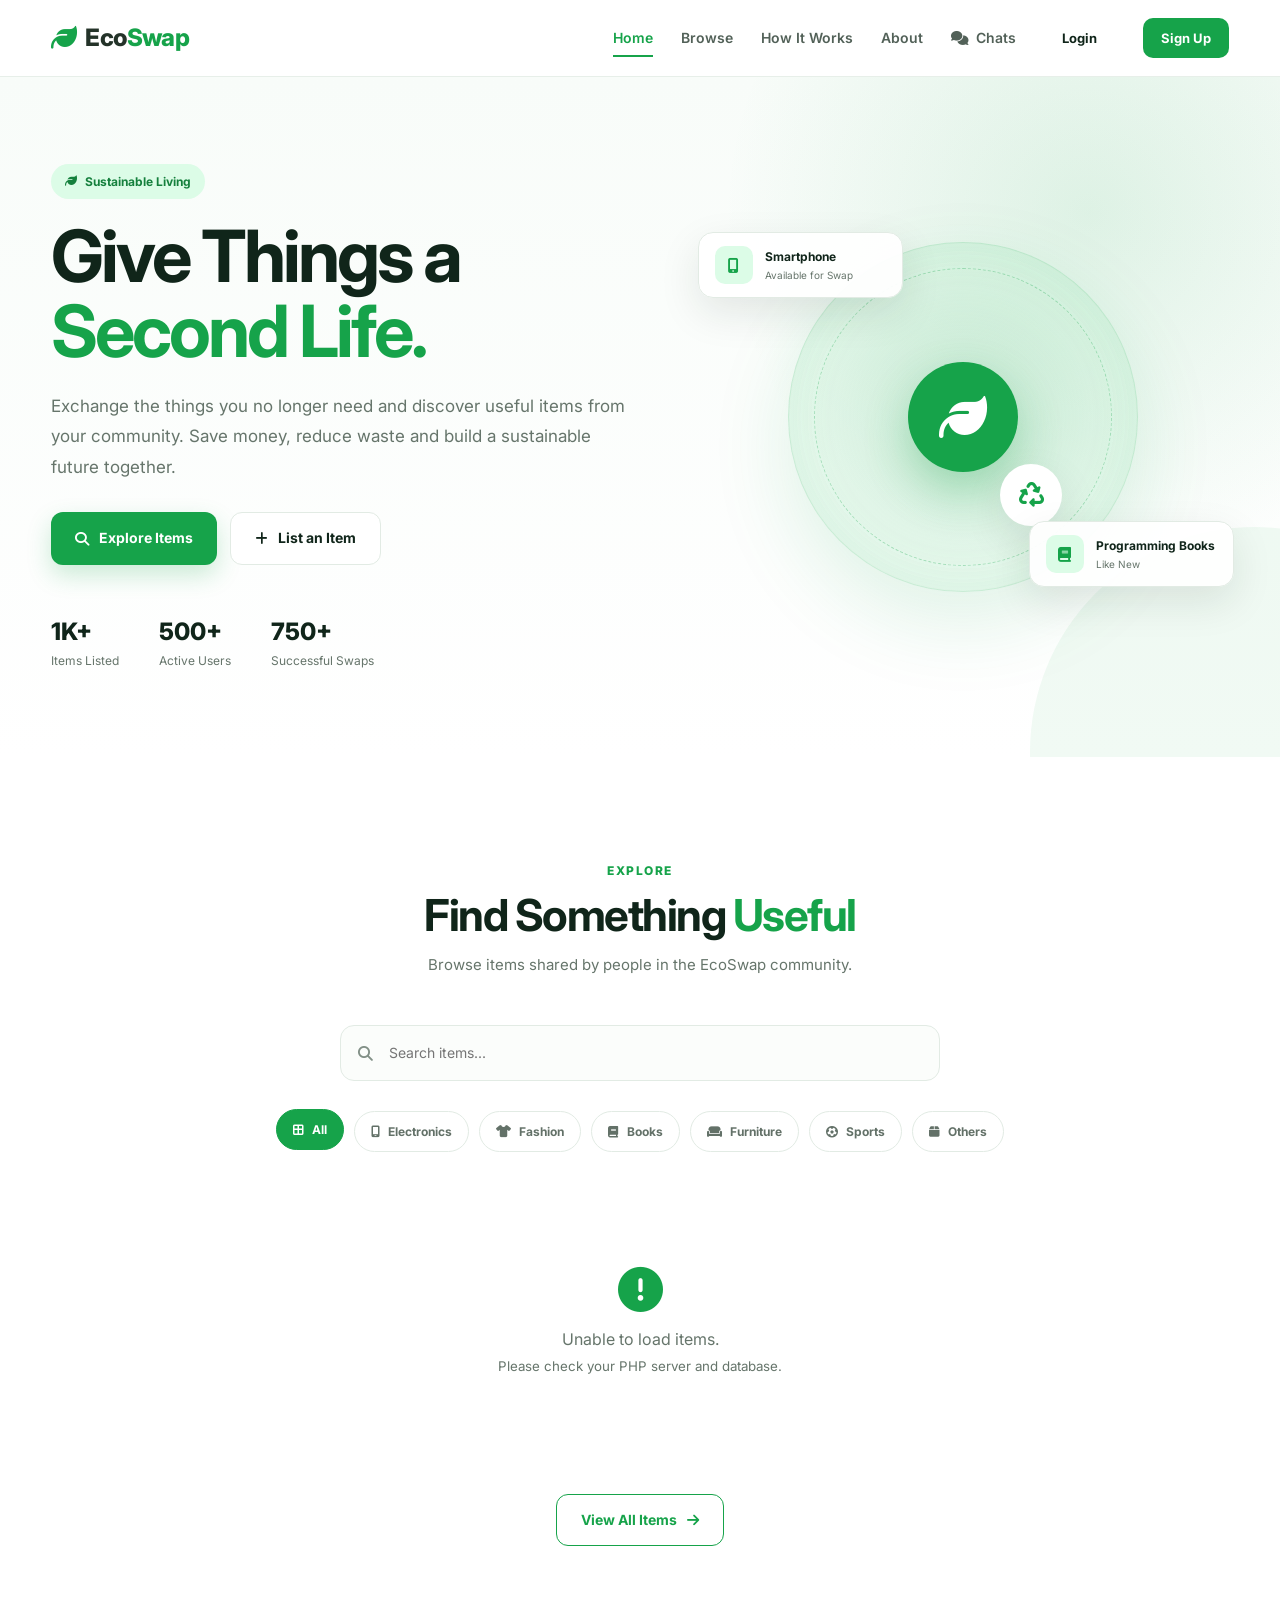
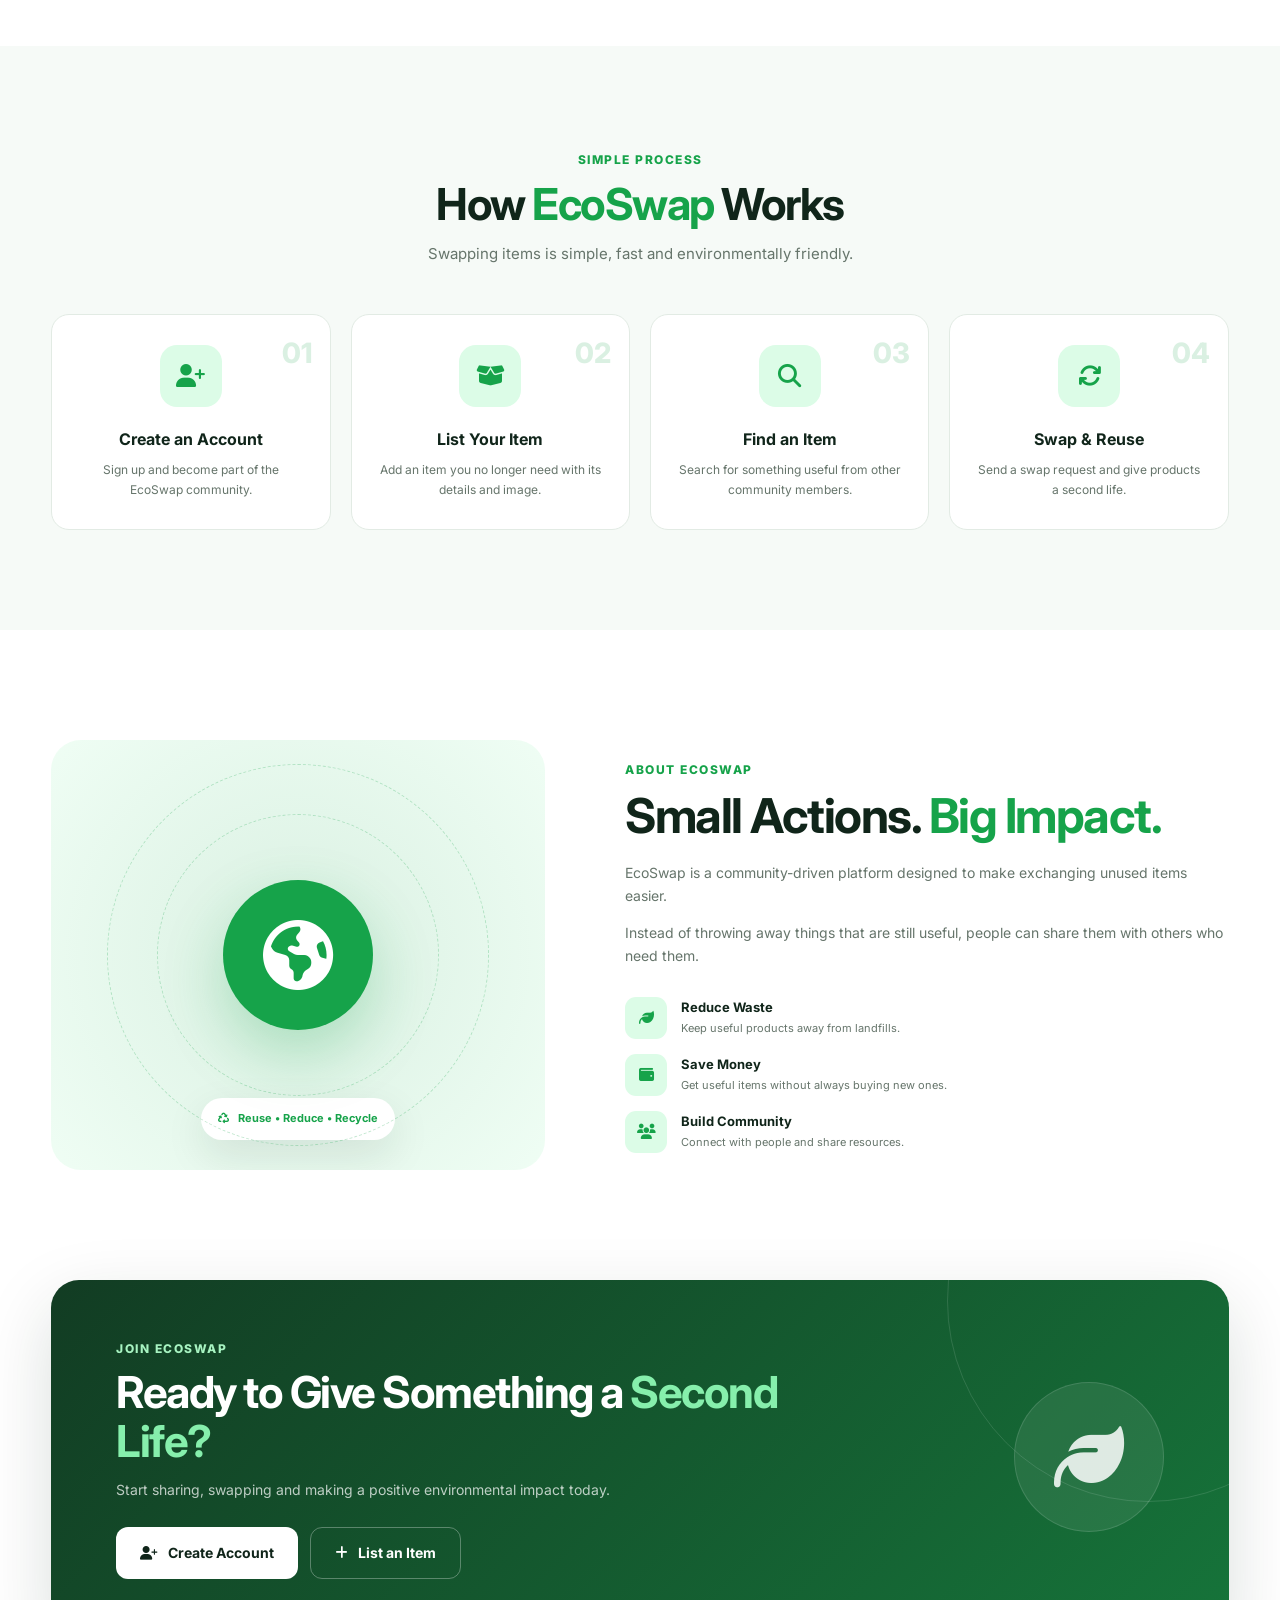
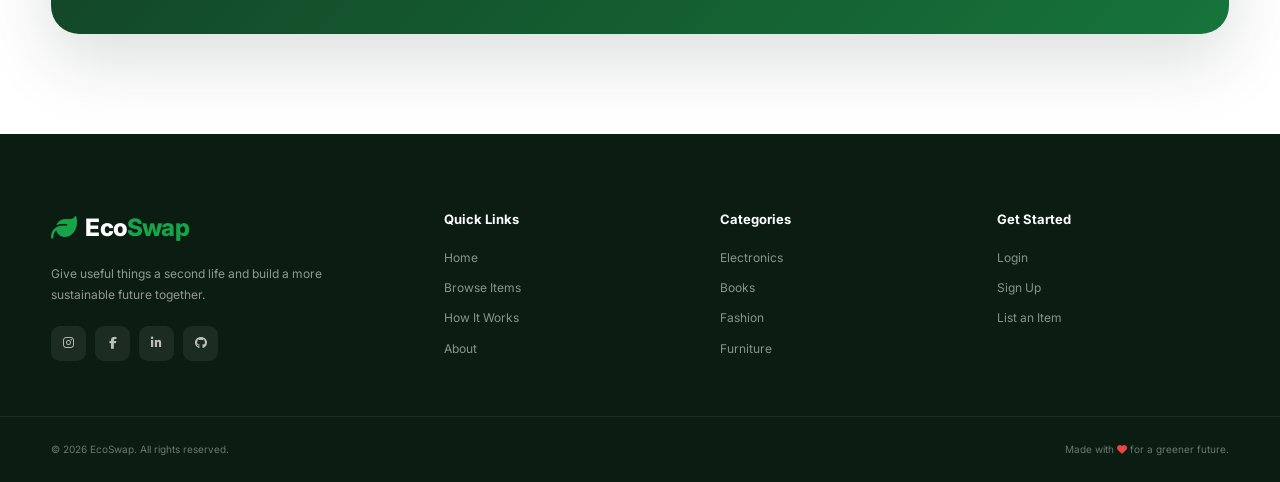
==== commit e587ff6e: "Add files via upload" ====
--- a/index.html
+++ b/index.html
@@ -1,1513 +1,1552 @@
-<!DOCTYPE html>
-<html lang="en">
-
-<head>
-    <meta charset="UTF-8">
-    <meta name="viewport" content="width=device-width, initial-scale=1.0">
-
-    <title>EcoSwap - Give Things a Second Life</title>
-
-    <meta name="description"
-        content="EcoSwap is a sustainable community platform where people can exchange, reuse and give items a second life.">
-
-    <!-- Google Font -->
-    <link rel="preconnect" href="https://fonts.googleapis.com">
-    <link rel="preconnect" href="https://fonts.gstatic.com" crossorigin>
-
-    <link
-        href="https://fonts.googleapis.com/css2?family=Inter:wght@400;500;600;700;800&display=swap"
-        rel="stylesheet">
-
-    <!-- Font Awesome -->
-    <link
-        rel="stylesheet"
-        href="https://cdnjs.cloudflare.com/ajax/libs/font-awesome/6.5.2/css/all.min.css">
-
-    <!-- CSS -->
-    <link rel="stylesheet" href="style.css">
-</head>
-
-<body>
-
-    <!-- =====================================================
-         NAVBAR
-    ====================================================== -->
-
-    <header class="navbar">
-
-        <div class="container nav-container">
-
-            <a href="index.html" class="logo">
-                <i class="fa-solid fa-leaf"></i>
-                <span>Eco<span>Swap</span></span>
-            </a>
-
-            <button class="menu-btn" aria-label="Open Menu">
-                <i class="fa-solid fa-bars"></i>
-            </button>
-
-            <nav class="nav-links">
-
-                <a href="#home" class="active">
-                    Home
-                </a>
-
-                <a href="#browse">
-                    Browse
-                </a>
-
-                <a href="#how-it-works">
-                    How It Works
-                </a>
-
-                <a href="#about">
-                    About
-                </a>
-
-                <button
-                    class="nav-login-btn login-btn"
-                    onclick="openModal('loginModal')">
-                    Login
-                </button>
-
-                <button
-                    class="nav-signup-btn"
-                    onclick="openModal('signupModal')">
-                    Sign Up
-                </button>
-
-            </nav>
-
-        </div>
-
-    </header>
-
-
-    <!-- =====================================================
-         HERO
-    ====================================================== -->
-
-    <main>
-
-        <section class="hero" id="home">
-
-            <div class="container hero-container">
-
-                <div class="hero-content">
-
-                    <div class="hero-badge">
-                        <i class="fa-solid fa-leaf"></i>
-                        Sustainable Living
-                    </div>
-
-                    <h1>
-                        Give Things a
-                        <span>Second Life.</span>
-                    </h1>
-
-                    <p>
-                        Exchange the things you no longer need and
-                        discover useful items from your community.
-                        Save money, reduce waste and build a
-                        sustainable future together.
-                    </p>
-
-                    <div class="hero-buttons">
-
-                        <a href="#browse" class="btn btn-primary">
-                            <i class="fa-solid fa-magnifying-glass"></i>
-                            Explore Items
-                        </a>
-
-                        <button
-                            class="btn btn-secondary"
-                            onclick="openModal('addItemModal')">
-
-                            <i class="fa-solid fa-plus"></i>
-                            List an Item
-
-                        </button>
-
-                    </div>
-
-                    <div class="hero-stats">
-
-                        <div class="stat">
-                            <strong>1K+</strong>
-                            <span>Items Listed</span>
-                        </div>
-
-                        <div class="stat">
-                            <strong>500+</strong>
-                            <span>Active Users</span>
-                        </div>
-
-                        <div class="stat">
-                            <strong>750+</strong>
-                            <span>Successful Swaps</span>
-                        </div>
-
-                    </div>
-
-                </div>
-
-
-                <!-- HERO VISUAL -->
-
-                <div class="hero-visual">
-
-                    <div class="floating-card card-one">
-
-                        <div class="floating-icon">
-                            <i class="fa-solid fa-mobile-screen-button"></i>
-                        </div>
-
-                        <div>
-                            <strong>Smartphone</strong>
-                            <small>Available for Swap</small>
-                        </div>
-
-                    </div>
-
-
-                    <div class="hero-circle">
-
-                        <div class="hero-leaf">
-                            <i class="fa-solid fa-leaf"></i>
-                        </div>
-
-                        <div class="hero-recycle">
-                            <i class="fa-solid fa-recycle"></i>
-                        </div>
-
-                    </div>
-
-
-                    <div class="floating-card card-two">
-
-                        <div class="floating-icon">
-                            <i class="fa-solid fa-book"></i>
-                        </div>
-
-                        <div>
-                            <strong>Programming Books</strong>
-                            <small>Like New</small>
-                        </div>
-
-                    </div>
-
-                </div>
-
-            </div>
-
-        </section>
-
-
-        <!-- =====================================================
-             BROWSE SECTION
-        ====================================================== -->
-
-        <section class="browse-section" id="browse">
-
-            <div class="container">
-
-                <div class="section-heading">
-
-                    <span class="section-tag">
-                        Explore
-                    </span>
-
-                    <h2>
-                        Find Something
-                        <span>Useful</span>
-                    </h2>
-
-                    <p>
-                        Browse items shared by people in the
-                        EcoSwap community.
-                    </p>
-
-                </div>
-
-
-                <!-- SEARCH -->
-
-                <div class="search-box">
-
-                    <i class="fa-solid fa-magnifying-glass"></i>
-
-                    <input
-                        type="text"
-                        id="searchInput"
-                        placeholder="Search items..."
-                        oninput="searchItems()">
-
-                </div>
-
-
-                <!-- CATEGORIES -->
-
-                <div class="categories" id="categories">
-
-                    <button
-                        class="category-btn active"
-                        data-category="All"
-                        onclick="filterCategory('All')">
-
-                        <i class="fa-solid fa-border-all"></i>
-                        All
-
-                    </button>
-
-                    <button
-                        class="category-btn"
-                        data-category="Electronics"
-                        onclick="filterCategory('Electronics')">
-
-                        <i class="fa-solid fa-mobile-screen"></i>
-                        Electronics
-
-                    </button>
-
-                    <button
-                        class="category-btn"
-                        data-category="Fashion"
-                        onclick="filterCategory('Fashion')">
-
-                        <i class="fa-solid fa-shirt"></i>
-                        Fashion
-
-                    </button>
-
-                    <button
-                        class="category-btn"
-                        data-category="Books"
-                        onclick="filterCategory('Books')">
-
-                        <i class="fa-solid fa-book"></i>
-                        Books
-
-                    </button>
-
-                    <button
-                        class="category-btn"
-                        data-category="Furniture"
-                        onclick="filterCategory('Furniture')">
-
-                        <i class="fa-solid fa-couch"></i>
-                        Furniture
-
-                    </button>
-
-                    <button
-                        class="category-btn"
-                        data-category="Sports"
-                        onclick="filterCategory('Sports')">
-
-                        <i class="fa-solid fa-futbol"></i>
-                        Sports
-
-                    </button>
-
-                    <button
-                        class="category-btn"
-                        data-category="Others"
-                        onclick="filterCategory('Others')">
-
-                        <i class="fa-solid fa-box"></i>
-                        Others
-
-                    </button>
-
-                </div>
-
-
-                <!-- ITEMS -->
-
-                <div
-                    class="items-grid"
-                    id="itemsContainer">
-
-                    <!-- Items will be loaded by JavaScript -->
-
-                    <div class="item-card">
-
-                        <div class="item-image">
-
-                            <img
-                                src="https://images.unsplash.com/photo-1511707171634-5f897ff02aa9?auto=format&fit=crop&w=700&q=80"
-                                alt="Smartphone">
-
-                        </div>
-
-                        <div class="item-content">
-
-                            <span class="item-category">
-                                Electronics
-                            </span>
-
-                            <h3>
-                                Smartphone
-                            </h3>
-
-                            <p>
-                                Good condition smartphone available
-                                for exchange.
-                            </p>
-
-                            <div class="item-bottom">
-
-                                <span class="condition">
-                                    Good
-                                </span>
-
-                                <button
-                                    class="view-item-btn"
-                                    onclick="viewItem(1)">
-                                    View
-                                </button>
-
-                            </div>
-
-                        </div>
-
-                    </div>
-
-
-                    <div class="item-card">
-
-                        <div class="item-image">
-
-                            <img
-                                src="https://images.unsplash.com/photo-1543002588-bfa74002ed7e?auto=format&fit=crop&w=700&q=80"
-                                alt="Books">
-
-                        </div>
-
-                        <div class="item-content">
-
-                            <span class="item-category">
-                                Books
-                            </span>
-
-                            <h3>
-                                Programming Books
-                            </h3>
-
-                            <p>
-                                Useful programming books for
-                                students and developers.
-                            </p>
-
-                            <div class="item-bottom">
-
-                                <span class="condition">
-                                    Like New
-                                </span>
-
-                                <button
-                                    class="view-item-btn"
-                                    onclick="viewItem(2)">
-                                    View
-                                </button>
-
-                            </div>
-
-                        </div>
-
-                    </div>
-
-
-                    <div class="item-card">
-
-                        <div class="item-image">
-
-                            <img
-                                src="https://images.unsplash.com/photo-1505740420928-5e560c06d30e?auto=format&fit=crop&w=700&q=80"
-                                alt="Headphones">
-
-                        </div>
-
-                        <div class="item-content">
-
-                            <span class="item-category">
-                                Electronics
-                            </span>
-
-                            <h3>
-                                Wireless Headphones
-                            </h3>
-
-                            <p>
-                                Wireless headphones in working
-                                condition.
-                            </p>
-
-                            <div class="item-bottom">
-
-                                <span class="condition">
-                                    Good
-                                </span>
-
-                                <button
-                                    class="view-item-btn"
-                                    onclick="viewItem(3)">
-                                    View
-                                </button>
-
-                            </div>
-
-                        </div>
-
-                    </div>
-
-
-                    <div class="item-card">
-
-                        <div class="item-image">
-
-                            <img
-                                src="https://images.unsplash.com/photo-1586023492125-27b2c045efd7?auto=format&fit=crop&w=700&q=80"
-                                alt="Study Chair">
-
-                        </div>
-
-                        <div class="item-content">
-
-                            <span class="item-category">
-                                Furniture
-                            </span>
-
-                            <h3>
-                                Study Chair
-                            </h3>
-
-                            <p>
-                                Comfortable chair suitable for
-                                study and work.
-                            </p>
-
-                            <div class="item-bottom">
-
-                                <span class="condition">
-                                    Good
-                                </span>
-
-                                <button
-                                    class="view-item-btn"
-                                    onclick="viewItem(4)">
-                                    View
-                                </button>
-
-                            </div>
-
-                        </div>
-
-                    </div>
-
-                </div>
-
-
-                <div class="view-all-container">
-
-                    <button
-                        class="btn btn-outline"
-                        onclick="viewAllItems()">
-
-                        View All Items
-                        <i class="fa-solid fa-arrow-right"></i>
-
-                    </button>
-
-                </div>
-
-            </div>
-
-        </section>
-
-
-        <!-- =====================================================
-             HOW IT WORKS
-        ====================================================== -->
-
-        <section
-            class="how-it-works"
-            id="how-it-works">
-
-            <div class="container">
-
-                <div class="section-heading">
-
-                    <span class="section-tag">
-                        Simple Process
-                    </span>
-
-                    <h2>
-                        How <span>EcoSwap</span> Works
-                    </h2>
-
-                    <p>
-                        Swapping items is simple, fast and
-                        environmentally friendly.
-                    </p>
-
-                </div>
-
-
-                <div class="steps">
-
-                    <div class="step">
-
-                        <div class="step-number">
-                            01
-                        </div>
-
-                        <div class="step-icon">
-                            <i class="fa-solid fa-user-plus"></i>
-                        </div>
-
-                        <h3>
-                            Create an Account
-                        </h3>
-
-                        <p>
-                            Sign up and become part of the
-                            EcoSwap community.
-                        </p>
-
-                    </div>
-
-
-                    <div class="step">
-
-                        <div class="step-number">
-                            02
-                        </div>
-
-                        <div class="step-icon">
-                            <i class="fa-solid fa-box-open"></i>
-                        </div>
-
-                        <h3>
-                            List Your Item
-                        </h3>
-
-                        <p>
-                            Add an item you no longer need
-                            with its details and image.
-                        </p>
-
-                    </div>
-
-
-                    <div class="step">
-
-                        <div class="step-number">
-                            03
-                        </div>
-
-                        <div class="step-icon">
-                            <i class="fa-solid fa-magnifying-glass"></i>
-                        </div>
-
-                        <h3>
-                            Find an Item
-                        </h3>
-
-                        <p>
-                            Search for something useful from
-                            other community members.
-                        </p>
-
-                    </div>
-
-
-                    <div class="step">
-
-                        <div class="step-number">
-                            04
-                        </div>
-
-                        <div class="step-icon">
-                            <i class="fa-solid fa-arrows-rotate"></i>
-                        </div>
-
-                        <h3>
-                            Swap & Reuse
-                        </h3>
-
-                        <p>
-                            Send a swap request and give
-                            products a second life.
-                        </p>
-
-                    </div>
-
-                </div>
-
-            </div>
-
-        </section>
-
-
-        <!-- =====================================================
-             ABOUT
-        ====================================================== -->
-
-        <section class="about-section" id="about">
-
-            <div class="container about-container">
-
-                <div class="about-image">
-
-                    <div class="about-icon">
-                        <i class="fa-solid fa-earth-americas"></i>
-                    </div>
-
-                    <div class="about-floating">
-
-                        <i class="fa-solid fa-recycle"></i>
-
-                        <span>
-                            Reuse • Reduce • Recycle
-                        </span>
-
-                    </div>
-
-                </div>
-
-
-                <div class="about-content">
-
-                    <span class="section-tag">
-                        About EcoSwap
-                    </span>
-
-                    <h2>
-                        Small Actions.
-                        <span>Big Impact.</span>
-                    </h2>
-
-                    <p>
-                        EcoSwap is a community-driven platform
-                        designed to make exchanging unused items
-                        easier.
-                    </p>
-
-                    <p>
-                        Instead of throwing away things that are
-                        still useful, people can share them with
-                        others who need them.
-                    </p>
-
-
-                    <div class="about-features">
-
-                        <div class="about-feature">
-
-                            <i class="fa-solid fa-leaf"></i>
-
-                            <div>
-
-                                <h4>
-                                    Reduce Waste
-                                </h4>
-
-                                <p>
-                                    Keep useful products away
-                                    from landfills.
-                                </p>
-
-                            </div>
-
-                        </div>
-
-
-                        <div class="about-feature">
-
-                            <i class="fa-solid fa-wallet"></i>
-
-                            <div>
-
-                                <h4>
-                                    Save Money
-                                </h4>
-
-                                <p>
-                                    Get useful items without
-                                    always buying new ones.
-                                </p>
-
-                            </div>
-
-                        </div>
-
-
-                        <div class="about-feature">
-
-                            <i class="fa-solid fa-users"></i>
-
-                            <div>
-
-                                <h4>
-                                    Build Community
-                                </h4>
-
-                                <p>
-                                    Connect with people and
-                                    share resources.
-                                </p>
-
-                            </div>
-
-                        </div>
-
-                    </div>
-
-                </div>
-
-            </div>
-
-        </section>
-
-
-        <!-- =====================================================
-             CTA
-        ====================================================== -->
-
-        <section class="cta-section">
-
-            <div class="container">
-
-                <div class="cta-box">
-
-                    <div class="cta-content">
-
-                        <span class="section-tag">
-                            Join EcoSwap
-                        </span>
-
-                        <h2>
-                            Ready to Give Something
-                            a <span>Second Life?</span>
-                        </h2>
-
-                        <p>
-                            Start sharing, swapping and making
-                            a positive environmental impact today.
-                        </p>
-
-                        <div class="cta-buttons">
-
-                            <button
-                                class="btn btn-white"
-                                onclick="openModal('signupModal')">
-
-                                <i class="fa-solid fa-user-plus"></i>
-                                Create Account
-
-                            </button>
-
-                            <button
-                                class="btn btn-transparent"
-                                onclick="openModal('addItemModal')">
-
-                                <i class="fa-solid fa-plus"></i>
-                                List an Item
-
-                            </button>
-
-                        </div>
-
-                    </div>
-
-                    <div class="cta-icon">
-
-                        <i class="fa-solid fa-leaf"></i>
-
-                    </div>
-
-                </div>
-
-            </div>
-
-        </section>
-
-    </main>
-
-
-    <!-- =====================================================
-         FOOTER
-    ====================================================== -->
-
-    <footer class="footer">
-
-        <div class="container footer-container">
-
-            <div class="footer-brand">
-
-                <a href="#home" class="logo">
-
-                    <i class="fa-solid fa-leaf"></i>
-
-                    <span>
-                        Eco<span>Swap</span>
-                    </span>
-
-                </a>
-
-                <p>
-                    Give useful things a second life and
-                    build a more sustainable future together.
-                </p>
-
-                <div class="social-links">
-
-                    <a href="#" aria-label="Instagram">
-                        <i class="fa-brands fa-instagram"></i>
-                    </a>
-
-                    <a href="#" aria-label="Facebook">
-                        <i class="fa-brands fa-facebook-f"></i>
-                    </a>
-
-                    <a href="#" aria-label="LinkedIn">
-                        <i class="fa-brands fa-linkedin-in"></i>
-                    </a>
-
-                    <a href="#" aria-label="GitHub">
-                        <i class="fa-brands fa-github"></i>
-                    </a>
-
-                </div>
-
-            </div>
-
-
-            <div class="footer-links">
-
-                <h4>
-                    Quick Links
-                </h4>
-
-                <a href="#home">
-                    Home
-                </a>
-
-                <a href="#browse">
-                    Browse Items
-                </a>
-
-                <a href="#how-it-works">
-                    How It Works
-                </a>
-
-                <a href="#about">
-                    About
-                </a>
-
-            </div>
-
-
-            <div class="footer-links">
-
-                <h4>
-                    Categories
-                </h4>
-
-                <a href="#browse"
-                    onclick="filterCategory('Electronics')">
-                    Electronics
-                </a>
-
-                <a href="#browse"
-                    onclick="filterCategory('Books')">
-                    Books
-                </a>
-
-                <a href="#browse"
-                    onclick="filterCategory('Fashion')">
-                    Fashion
-                </a>
-
-                <a href="#browse"
-                    onclick="filterCategory('Furniture')">
-                    Furniture
-                </a>
-
-            </div>
-
-
-            <div class="footer-links">
-
-                <h4>
-                    Get Started
-                </h4>
-
-                <a
-                    href="#"
-                    onclick="openModal('loginModal'); return false;">
-                    Login
-                </a>
-
-                <a
-                    href="#"
-                    onclick="openModal('signupModal'); return false;">
-                    Sign Up
-                </a>
-
-                <a
-                    href="#"
-                    onclick="openModal('addItemModal'); return false;">
-                    List an Item
-                </a>
-
-            </div>
-
-        </div>
-
-
-        <div class="footer-bottom">
-
-            <div class="container">
-
-                <p>
-                    © 2026 EcoSwap. All rights reserved.
-                </p>
-
-                <p>
-                    Made with
-                    <i class="fa-solid fa-heart"></i>
-                    for a greener future.
-                </p>
-
-            </div>
-
-        </div>
-
-    </footer>
-
-
-    <!-- =====================================================
-         LOGIN MODAL
-    ====================================================== -->
-
-    <div
-        class="modal"
-        id="loginModal">
-
-        <div class="modal-content">
-
-            <button
-                class="modal-close"
-                onclick="closeModal('loginModal')">
-
-                <i class="fa-solid fa-xmark"></i>
-
-            </button>
-
-            <div class="modal-header">
-
-                <div class="modal-icon">
-                    <i class="fa-solid fa-right-to-bracket"></i>
-                </div>
-
-                <h2>
-                    Welcome Back
-                </h2>
-
-                <p>
-                    Login to your EcoSwap account.
-                </p>
-
-            </div>
-
-
-            <form id="loginForm">
-
-                <div class="form-group">
-
-                    <label for="loginEmail">
-                        Email Address
-                    </label>
-
-                    <div class="input-wrapper">
-
-                        <i class="fa-solid fa-envelope"></i>
-
-                        <input
-                            type="email"
-                            id="loginEmail"
-                            placeholder="Enter your email"
-                            required>
-
-                    </div>
-
-                </div>
-
-
-                <div class="form-group">
-
-                    <label for="loginPassword">
-                        Password
-                    </label>
-
-                    <div class="input-wrapper">
-
-                        <i class="fa-solid fa-lock"></i>
-
-                        <input
-                            type="password"
-                            id="loginPassword"
-                            placeholder="Enter your password"
-                            required>
-
-                    </div>
-
-                </div>
-
-
-                <button
-                    type="submit"
-                    class="modal-submit">
-
-                    <i class="fa-solid fa-right-to-bracket"></i>
-                    Login
-
-                </button>
-
-            </form>
-
-
-            <div class="modal-switch">
-
-                Don't have an account?
-
-                <button
-                    onclick="switchModal('loginModal', 'signupModal')">
-
-                    Create Account
-
-                </button>
-
-            </div>
-
-        </div>
-
-    </div>
-
-
-    <!-- =====================================================
-         SIGNUP MODAL
-    ====================================================== -->
-
-    <div
-        class="modal"
-        id="signupModal">
-
-        <div class="modal-content">
-
-            <button
-                class="modal-close"
-                onclick="closeModal('signupModal')">
-
-                <i class="fa-solid fa-xmark"></i>
-
-            </button>
-
-            <div class="modal-header">
-
-                <div class="modal-icon">
-                    <i class="fa-solid fa-user-plus"></i>
-                </div>
-
-                <h2>
-                    Join EcoSwap
-                </h2>
-
-                <p>
-                    Create your account and start swapping.
-                </p>
-
-            </div>
-
-
-            <form id="signupForm">
-
-                <div class="form-group">
-
-                    <label for="signupName">
-                        Full Name
-                    </label>
-
-                    <div class="input-wrapper">
-
-                        <i class="fa-solid fa-user"></i>
-
-                        <input
-                            type="text"
-                            id="signupName"
-                            placeholder="Enter your name"
-                            required>
-
-                    </div>
-
-                </div>
-
-
-                <div class="form-group">
-
-                    <label for="signupEmail">
-                        Email Address
-                    </label>
-
-                    <div class="input-wrapper">
-
-                        <i class="fa-solid fa-envelope"></i>
-
-                        <input
-                            type="email"
-                            id="signupEmail"
-                            placeholder="Enter your email"
-                            required>
-
-                    </div>
-
-                </div>
-
-
-                <div class="form-group">
-
-                    <label for="signupPassword">
-                        Password
-                    </label>
-
-                    <div class="input-wrapper">
-
-                        <i class="fa-solid fa-lock"></i>
-
-                        <input
-                            type="password"
-                            id="signupPassword"
-                            placeholder="Minimum 6 characters"
-                            minlength="6"
-                            required>
-
-                    </div>
-
-                </div>
-
-
-                <button
-                    type="submit"
-                    class="modal-submit">
-
-                    <i class="fa-solid fa-user-plus"></i>
-                    Create Account
-
-                </button>
-
-            </form>
-
-
-            <div class="modal-switch">
-
-                Already have an account?
-
-                <button
-                    onclick="switchModal('signupModal', 'loginModal')">
-
-                    Login
-
-                </button>
-
-            </div>
-
-        </div>
-
-    </div>
-
-
-    <!-- =====================================================
-         ADD ITEM MODAL
-    ====================================================== -->
-
-    <div
-        class="modal"
-        id="addItemModal">
-
-        <div class="modal-content modal-large">
-
-            <button
-                class="modal-close"
-                onclick="closeModal('addItemModal')">
-
-                <i class="fa-solid fa-xmark"></i>
-
-            </button>
-
-            <div class="modal-header">
-
-                <div class="modal-icon">
-                    <i class="fa-solid fa-box-open"></i>
-                </div>
-
-                <h2>
-                    List an Item
-                </h2>
-
-                <p>
-                    Give your unused item a second life.
-                </p>
-
-            </div>
-
-
-            <form id="addItemForm">
-
-                <div class="form-row">
-
-                    <div class="form-group">
-
-                        <label for="itemName">
-                            Item Name *
-                        </label>
-
-                        <div class="input-wrapper">
-
-                            <i class="fa-solid fa-box"></i>
-
-                            <input
-                                type="text"
-                                id="itemName"
-                                name="name"
-                                placeholder="e.g. Smartphone"
-                                required>
-
-                        </div>
-
-                    </div>
-
-
-                    <div class="form-group">
-
-                        <label for="itemCategory">
-                            Category *
-                        </label>
-
-                        <div class="input-wrapper">
-
-                            <i class="fa-solid fa-layer-group"></i>
-
-                            <select
-                                id="itemCategory"
-                                name="category"
-                                required>
-
-                                <option value="">
-                                    Select Category
-                                </option>
-
-                                <option value="Electronics">
-                                    Electronics
-                                </option>
-
-                                <option value="Fashion">
-                                    Fashion
-                                </option>
-
-                                <option value="Books">
-                                    Books
-                                </option>
-
-                                <option value="Furniture">
-                                    Furniture
-                                </option>
-
-                                <option value="Sports">
-                                    Sports
-                                </option>
-
-                                <option value="Others">
-                                    Others
-                                </option>
-
-                            </select>
-
-                        </div>
-
-                    </div>
-
-                </div>
-
-
-                <div class="form-row">
-
-                    <div class="form-group">
-
-                        <label for="itemCondition">
-                            Condition *
-                        </label>
-
-                        <div class="input-wrapper">
-
-                            <i class="fa-solid fa-star"></i>
-
-                            <select
-                                id="itemCondition"
-                                name="condition"
-                                required>
-
-                                <option value="">
-                                    Select Condition
-                                </option>
-
-                                <option value="New">
-                                    New
-                                </option>
-
-                                <option value="Like New">
-                                    Like New
-                                </option>
-
-                                <option value="Good">
-                                    Good
-                                </option>
-
-                                <option value="Fair">
-                                    Fair
-                                </option>
-
-                            </select>
-
-                        </div>
-
-                    </div>
-
-
-                    <div class="form-group">
-
-                        <label for="itemImage">
-                            Item Image *
-                        </label>
-
-                        <div class="input-wrapper">
-
-                            <i class="fa-solid fa-image"></i>
-
-                            <input
-                                type="file"
-                                id="itemImage"
-                                name="image"
-                                accept="image/jpeg,image/png,image/webp"
-                                required>
-
-                        </div>
-
-                        <small>
-                            JPG, PNG or WEBP — Max 5 MB
-                        </small>
-
-                    </div>
-
-                </div>
-
-
-                <div class="form-group">
-
-                    <label for="itemDescription">
-                        Description
-                    </label>
-
-                    <textarea
-                        id="itemDescription"
-                        name="description"
-                        rows="5"
-                        placeholder="Tell others about your item..."></textarea>
-
-                </div>
-
-
-                <button
-                    type="submit"
-                    class="modal-submit">
-
-                    <i class="fa-solid fa-plus"></i>
-                    Add Item
-
-                </button>
-
-            </form>
-
-        </div>
-
-    </div>
-
-
-    <!-- =====================================================
-         ITEM DETAILS MODAL
-    ====================================================== -->
-
-    <div
-        class="modal"
-        id="itemDetailsModal">
-
-        <div class="modal-content">
-
-            <button
-                class="modal-close"
-                onclick="closeModal('itemDetailsModal')">
-
-                <i class="fa-solid fa-xmark"></i>
-
-            </button>
-
-            <div id="itemDetailsContent">
-
-                <div class="modal-header">
-
-                    <div class="modal-icon">
-                        <i class="fa-solid fa-box-open"></i>
-                    </div>
-
-                    <h2>
-                        Item Details
-                    </h2>
-
-                    <p>
-                        Item information will appear here.
-                    </p>
-
-                </div>
-
-            </div>
-
-        </div>
-
-    </div>
-
-
-    <!-- =====================================================
-         TOAST
-    ====================================================== -->
-
-    <div
-        id="toast"
-        class="toast">
-
-        <span id="toastMessage">
-            Success
-        </span>
-
-    </div>
-
-
-    <!-- =====================================================
-         JAVASCRIPT
-    ====================================================== -->
-
-    <script src="script.js"></script>
-
-</body>
-
+<!DOCTYPE html>
+<html lang="en">
+
+<head>
+    <meta charset="UTF-8">
+    <meta name="viewport" content="width=device-width, initial-scale=1.0">
+
+    <title>EcoSwap - Give Things a Second Life</title>
+
+    <meta name="description"
+        content="EcoSwap is a sustainable community platform where people can exchange, reuse and give items a second life.">
+
+    <!-- Google Font -->
+    <link rel="preconnect" href="https://fonts.googleapis.com">
+    <link rel="preconnect" href="https://fonts.gstatic.com" crossorigin>
+
+    <link
+        href="https://fonts.googleapis.com/css2?family=Inter:wght@400;500;600;700;800&display=swap"
+        rel="stylesheet">
+
+    <!-- Font Awesome -->
+    <link
+        rel="stylesheet"
+        href="https://cdnjs.cloudflare.com/ajax/libs/font-awesome/6.5.2/css/all.min.css">
+
+    <!-- CSS -->
+    <link rel="stylesheet" href="style.css">
+</head>
+
+<body>
+
+    <!-- =====================================================
+         NAVBAR
+    ====================================================== -->
+
+    <header class="navbar">
+
+        <div class="container nav-container">
+
+            <a href="index.html" class="logo">
+                <i class="fa-solid fa-leaf"></i>
+                <span>Eco<span>Swap</span></span>
+            </a>
+
+            <button class="menu-btn" id="menuBtn" aria-label="Open Menu">
+                <i class="fa-solid fa-bars"></i>
+            </button>
+
+            <nav class="nav-links" id="navLinks">
+
+                <a href="#home" class="active">
+                    Home
+                </a>
+
+                <a href="#browse">
+                    Browse
+                </a>
+
+                <a href="#how-it-works">
+                    How It Works
+                </a>
+
+                <a href="#about">
+                    About
+                </a>
+
+                <a href="chat.html" class="nav-chat-link">
+                    <i class="fa-solid fa-comments"></i> Chats
+                </a>
+
+                <button
+                    class="nav-login-btn login-btn"
+                    onclick="openModal('loginModal')">
+                    Login
+                </button>
+
+                <button
+                    class="nav-signup-btn"
+                    onclick="openModal('signupModal')">
+                    Sign Up
+                </button>
+
+            </nav>
+
+        </div>
+
+    </header>
+
+
+    <!-- =====================================================
+         HERO
+    ====================================================== -->
+
+    <main>
+
+        <section class="hero" id="home">
+
+            <div class="container hero-container">
+
+                <div class="hero-content">
+
+                    <div class="hero-badge">
+                        <i class="fa-solid fa-leaf"></i>
+                        Sustainable Living
+                    </div>
+
+                    <h1>
+                        Give Things a
+                        <span>Second Life.</span>
+                    </h1>
+
+                    <p>
+                        Exchange the things you no longer need and
+                        discover useful items from your community.
+                        Save money, reduce waste and build a
+                        sustainable future together.
+                    </p>
+
+                    <div class="hero-buttons">
+
+                        <a href="#browse" class="btn btn-primary">
+                            <i class="fa-solid fa-magnifying-glass"></i>
+                            Explore Items
+                        </a>
+
+                        <button
+                            class="btn btn-secondary"
+                            onclick="openModal('addItemModal')">
+
+                            <i class="fa-solid fa-plus"></i>
+                            List an Item
+
+                        </button>
+
+                    </div>
+
+                    <div class="hero-stats">
+
+                        <div class="stat">
+                            <strong>1K+</strong>
+                            <span>Items Listed</span>
+                        </div>
+
+                        <div class="stat">
+                            <strong>500+</strong>
+                            <span>Active Users</span>
+                        </div>
+
+                        <div class="stat">
+                            <strong>750+</strong>
+                            <span>Successful Swaps</span>
+                        </div>
+
+                    </div>
+
+                </div>
+
+
+                <!-- HERO VISUAL -->
+
+                <div class="hero-visual">
+
+                    <div class="floating-card card-one">
+
+                        <div class="floating-icon">
+                            <i class="fa-solid fa-mobile-screen-button"></i>
+                        </div>
+
+                        <div>
+                            <strong>Smartphone</strong>
+                            <small>Available for Swap</small>
+                        </div>
+
+                    </div>
+
+
+                    <div class="hero-circle">
+
+                        <div class="hero-leaf">
+                            <i class="fa-solid fa-leaf"></i>
+                        </div>
+
+                        <div class="hero-recycle">
+                            <i class="fa-solid fa-recycle"></i>
+                        </div>
+
+                    </div>
+
+
+                    <div class="floating-card card-two">
+
+                        <div class="floating-icon">
+                            <i class="fa-solid fa-book"></i>
+                        </div>
+
+                        <div>
+                            <strong>Programming Books</strong>
+                            <small>Like New</small>
+                        </div>
+
+                    </div>
+
+                </div>
+
+            </div>
+
+        </section>
+
+
+        <!-- =====================================================
+             BROWSE SECTION
+        ====================================================== -->
+
+        <section class="browse-section" id="browse">
+
+            <div class="container">
+
+                <div class="section-heading">
+
+                    <span class="section-tag">
+                        Explore
+                    </span>
+
+                    <h2>
+                        Find Something
+                        <span>Useful</span>
+                    </h2>
+
+                    <p>
+                        Browse items shared by people in the
+                        EcoSwap community.
+                    </p>
+
+                </div>
+
+
+                <!-- SEARCH -->
+
+                <div class="search-box">
+
+                    <i class="fa-solid fa-magnifying-glass"></i>
+
+                    <input
+                        type="text"
+                        id="searchInput"
+                        placeholder="Search items..."
+                        oninput="searchItems()">
+
+                </div>
+
+
+                <!-- CATEGORIES -->
+
+                <div class="categories" id="categories">
+
+                    <button
+                        class="category-btn active"
+                        data-category="All"
+                        onclick="filterCategory('All')">
+
+                        <i class="fa-solid fa-border-all"></i>
+                        All
+
+                    </button>
+
+                    <button
+                        class="category-btn"
+                        data-category="Electronics"
+                        onclick="filterCategory('Electronics')">
+
+                        <i class="fa-solid fa-mobile-screen"></i>
+                        Electronics
+
+                    </button>
+
+                    <button
+                        class="category-btn"
+                        data-category="Fashion"
+                        onclick="filterCategory('Fashion')">
+
+                        <i class="fa-solid fa-shirt"></i>
+                        Fashion
+
+                    </button>
+
+                    <button
+                        class="category-btn"
+                        data-category="Books"
+                        onclick="filterCategory('Books')">
+
+                        <i class="fa-solid fa-book"></i>
+                        Books
+
+                    </button>
+
+                    <button
+                        class="category-btn"
+                        data-category="Furniture"
+                        onclick="filterCategory('Furniture')">
+
+                        <i class="fa-solid fa-couch"></i>
+                        Furniture
+
+                    </button>
+
+                    <button
+                        class="category-btn"
+                        data-category="Sports"
+                        onclick="filterCategory('Sports')">
+
+                        <i class="fa-solid fa-futbol"></i>
+                        Sports
+
+                    </button>
+
+                    <button
+                        class="category-btn"
+                        data-category="Others"
+                        onclick="filterCategory('Others')">
+
+                        <i class="fa-solid fa-box"></i>
+                        Others
+
+                    </button>
+
+                </div>
+
+
+                <!-- ITEMS -->
+
+                <div
+                    class="items-grid"
+                    id="itemsContainer">
+
+                    <!-- Items will be loaded by JavaScript -->
+
+                    <div class="item-card">
+
+                        <div class="item-image">
+
+                            <img
+                                src="https://images.unsplash.com/photo-1511707171634-5f897ff02aa9?auto=format&fit=crop&w=700&q=80"
+                                alt="Smartphone">
+
+                        </div>
+
+                        <div class="item-content">
+
+                            <span class="item-category">
+                                Electronics
+                            </span>
+
+                            <h3>
+                                Smartphone
+                            </h3>
+
+                            <p>
+                                Good condition smartphone available
+                                for exchange.
+                            </p>
+
+                            <div class="item-bottom">
+
+                                <span class="condition">
+                                    Good
+                                </span>
+
+                                <button
+                                    class="view-item-btn"
+                                    onclick="viewItem(1)">
+                                    View
+                                </button>
+
+                            </div>
+
+                        </div>
+
+                    </div>
+
+
+                    <div class="item-card">
+
+                        <div class="item-image">
+
+                            <img
+                                src="https://images.unsplash.com/photo-1543002588-bfa74002ed7e?auto=format&fit=crop&w=700&q=80"
+                                alt="Books">
+
+                        </div>
+
+                        <div class="item-content">
+
+                            <span class="item-category">
+                                Books
+                            </span>
+
+                            <h3>
+                                Programming Books
+                            </h3>
+
+                            <p>
+                                Useful programming books for
+                                students and developers.
+                            </p>
+
+                            <div class="item-bottom">
+
+                                <span class="condition">
+                                    Like New
+                                </span>
+
+                                <button
+                                    class="view-item-btn"
+                                    onclick="viewItem(2)">
+                                    View
+                                </button>
+
+                            </div>
+
+                        </div>
+
+                    </div>
+
+
+                    <div class="item-card">
+
+                        <div class="item-image">
+
+                            <img
+                                src="https://images.unsplash.com/photo-1505740420928-5e560c06d30e?auto=format&fit=crop&w=700&q=80"
+                                alt="Headphones">
+
+                        </div>
+
+                        <div class="item-content">
+
+                            <span class="item-category">
+                                Electronics
+                            </span>
+
+                            <h3>
+                                Wireless Headphones
+                            </h3>
+
+                            <p>
+                                Wireless headphones in working
+                                condition.
+                            </p>
+
+                            <div class="item-bottom">
+
+                                <span class="condition">
+                                    Good
+                                </span>
+
+                                <button
+                                    class="view-item-btn"
+                                    onclick="viewItem(3)">
+                                    View
+                                </button>
+
+                            </div>
+
+                        </div>
+
+                    </div>
+
+
+                    <div class="item-card">
+
+                        <div class="item-image">
+
+                            <img
+                                src="https://images.unsplash.com/photo-1586023492125-27b2c045efd7?auto=format&fit=crop&w=700&q=80"
+                                alt="Study Chair">
+
+                        </div>
+
+                        <div class="item-content">
+
+                            <span class="item-category">
+                                Furniture
+                            </span>
+
+                            <h3>
+                                Study Chair
+                            </h3>
+
+                            <p>
+                                Comfortable chair suitable for
+                                study and work.
+                            </p>
+
+                            <div class="item-bottom">
+
+                                <span class="condition">
+                                    Good
+                                </span>
+
+                                <button
+                                    class="view-item-btn"
+                                    onclick="viewItem(4)">
+                                    View
+                                </button>
+
+                            </div>
+
+                        </div>
+
+                    </div>
+
+                </div>
+
+
+                <div class="view-all-container">
+
+                    <button
+                        class="btn btn-outline"
+                        onclick="viewAllItems()">
+
+                        View All Items
+                        <i class="fa-solid fa-arrow-right"></i>
+
+                    </button>
+
+                </div>
+
+            </div>
+
+        </section>
+
+
+        <!-- =====================================================
+             HOW IT WORKS
+        ====================================================== -->
+
+        <section
+            class="how-it-works"
+            id="how-it-works">
+
+            <div class="container">
+
+                <div class="section-heading">
+
+                    <span class="section-tag">
+                        Simple Process
+                    </span>
+
+                    <h2>
+                        How <span>EcoSwap</span> Works
+                    </h2>
+
+                    <p>
+                        Swapping items is simple, fast and
+                        environmentally friendly.
+                    </p>
+
+                </div>
+
+
+                <div class="steps">
+
+                    <div class="step">
+
+                        <div class="step-number">
+                            01
+                        </div>
+
+                        <div class="step-icon">
+                            <i class="fa-solid fa-user-plus"></i>
+                        </div>
+
+                        <h3>
+                            Create an Account
+                        </h3>
+
+                        <p>
+                            Sign up and become part of the
+                            EcoSwap community.
+                        </p>
+
+                    </div>
+
+
+                    <div class="step">
+
+                        <div class="step-number">
+                            02
+                        </div>
+
+                        <div class="step-icon">
+                            <i class="fa-solid fa-box-open"></i>
+                        </div>
+
+                        <h3>
+                            List Your Item
+                        </h3>
+
+                        <p>
+                            Add an item you no longer need
+                            with its details and image.
+                        </p>
+
+                    </div>
+
+
+                    <div class="step">
+
+                        <div class="step-number">
+                            03
+                        </div>
+
+                        <div class="step-icon">
+                            <i class="fa-solid fa-magnifying-glass"></i>
+                        </div>
+
+                        <h3>
+                            Find an Item
+                        </h3>
+
+                        <p>
+                            Search for something useful from
+                            other community members.
+                        </p>
+
+                    </div>
+
+
+                    <div class="step">
+
+                        <div class="step-number">
+                            04
+                        </div>
+
+                        <div class="step-icon">
+                            <i class="fa-solid fa-arrows-rotate"></i>
+                        </div>
+
+                        <h3>
+                            Swap & Reuse
+                        </h3>
+
+                        <p>
+                            Send a swap request and give
+                            products a second life.
+                        </p>
+
+                    </div>
+
+                </div>
+
+            </div>
+
+        </section>
+
+
+        <!-- =====================================================
+             ABOUT
+        ====================================================== -->
+
+        <section class="about-section" id="about">
+
+            <div class="container about-container">
+
+                <div class="about-image">
+
+                    <div class="about-icon">
+                        <i class="fa-solid fa-earth-americas"></i>
+                    </div>
+
+                    <div class="about-floating">
+
+                        <i class="fa-solid fa-recycle"></i>
+
+                        <span>
+                            Reuse • Reduce • Recycle
+                        </span>
+
+                    </div>
+
+                </div>
+
+
+                <div class="about-content">
+
+                    <span class="section-tag">
+                        About EcoSwap
+                    </span>
+
+                    <h2>
+                        Small Actions.
+                        <span>Big Impact.</span>
+                    </h2>
+
+                    <p>
+                        EcoSwap is a community-driven platform
+                        designed to make exchanging unused items
+                        easier.
+                    </p>
+
+                    <p>
+                        Instead of throwing away things that are
+                        still useful, people can share them with
+                        others who need them.
+                    </p>
+
+
+                    <div class="about-features">
+
+                        <div class="about-feature">
+
+                            <i class="fa-solid fa-leaf"></i>
+
+                            <div>
+
+                                <h4>
+                                    Reduce Waste
+                                </h4>
+
+                                <p>
+                                    Keep useful products away
+                                    from landfills.
+                                </p>
+
+                            </div>
+
+                        </div>
+
+
+                        <div class="about-feature">
+
+                            <i class="fa-solid fa-wallet"></i>
+
+                            <div>
+
+                                <h4>
+                                    Save Money
+                                </h4>
+
+                                <p>
+                                    Get useful items without
+                                    always buying new ones.
+                                </p>
+
+                            </div>
+
+                        </div>
+
+
+                        <div class="about-feature">
+
+                            <i class="fa-solid fa-users"></i>
+
+                            <div>
+
+                                <h4>
+                                    Build Community
+                                </h4>
+
+                                <p>
+                                    Connect with people and
+                                    share resources.
+                                </p>
+
+                            </div>
+
+                        </div>
+
+                    </div>
+
+                </div>
+
+            </div>
+
+        </section>
+
+
+        <!-- =====================================================
+             CTA
+        ====================================================== -->
+
+        <section class="cta-section">
+
+            <div class="container">
+
+                <div class="cta-box">
+
+                    <div class="cta-content">
+
+                        <span class="section-tag">
+                            Join EcoSwap
+                        </span>
+
+                        <h2>
+                            Ready to Give Something
+                            a <span>Second Life?</span>
+                        </h2>
+
+                        <p>
+                            Start sharing, swapping and making
+                            a positive environmental impact today.
+                        </p>
+
+                        <div class="cta-buttons">
+
+                            <button
+                                class="btn btn-white"
+                                onclick="openModal('signupModal')">
+
+                                <i class="fa-solid fa-user-plus"></i>
+                                Create Account
+
+                            </button>
+
+                            <button
+                                class="btn btn-transparent"
+                                onclick="openModal('addItemModal')">
+
+                                <i class="fa-solid fa-plus"></i>
+                                List an Item
+
+                            </button>
+
+                        </div>
+
+                    </div>
+
+                    <div class="cta-icon">
+
+                        <i class="fa-solid fa-leaf"></i>
+
+                    </div>
+
+                </div>
+
+            </div>
+
+        </section>
+
+    </main>
+
+
+    <!-- =====================================================
+         FOOTER
+    ====================================================== -->
+
+    <footer class="footer">
+
+        <div class="container footer-container">
+
+            <div class="footer-brand">
+
+                <a href="#home" class="logo">
+
+                    <i class="fa-solid fa-leaf"></i>
+
+                    <span>
+                        Eco<span>Swap</span>
+                    </span>
+
+                </a>
+
+                <p>
+                    Give useful things a second life and
+                    build a more sustainable future together.
+                </p>
+
+                <div class="social-links">
+
+                    <a href="#" aria-label="Instagram">
+                        <i class="fa-brands fa-instagram"></i>
+                    </a>
+
+                    <a href="#" aria-label="Facebook">
+                        <i class="fa-brands fa-facebook-f"></i>
+                    </a>
+
+                    <a href="#" aria-label="LinkedIn">
+                        <i class="fa-brands fa-linkedin-in"></i>
+                    </a>
+
+                    <a href="#" aria-label="GitHub">
+                        <i class="fa-brands fa-github"></i>
+                    </a>
+
+                </div>
+
+            </div>
+
+
+            <div class="footer-links">
+
+                <h4>
+                    Quick Links
+                </h4>
+
+                <a href="#home">
+                    Home
+                </a>
+
+                <a href="#browse">
+                    Browse Items
+                </a>
+
+                <a href="#how-it-works">
+                    How It Works
+                </a>
+
+                <a href="#about">
+                    About
+                </a>
+
+            </div>
+
+
+            <div class="footer-links">
+
+                <h4>
+                    Categories
+                </h4>
+
+                <a href="#browse"
+                    onclick="filterCategory('Electronics')">
+                    Electronics
+                </a>
+
+                <a href="#browse"
+                    onclick="filterCategory('Books')">
+                    Books
+                </a>
+
+                <a href="#browse"
+                    onclick="filterCategory('Fashion')">
+                    Fashion
+                </a>
+
+                <a href="#browse"
+                    onclick="filterCategory('Furniture')">
+                    Furniture
+                </a>
+
+            </div>
+
+
+            <div class="footer-links">
+
+                <h4>
+                    Get Started
+                </h4>
+
+                <a
+                    href="#"
+                    onclick="openModal('loginModal'); return false;">
+                    Login
+                </a>
+
+                <a
+                    href="#"
+                    onclick="openModal('signupModal'); return false;">
+                    Sign Up
+                </a>
+
+                <a
+                    href="#"
+                    onclick="openModal('addItemModal'); return false;">
+                    List an Item
+                </a>
+
+            </div>
+
+        </div>
+
+
+        <div class="footer-bottom">
+
+            <div class="container">
+
+                <p>
+                    © 2026 EcoSwap. All rights reserved.
+                </p>
+
+                <p>
+                    Made with
+                    <i class="fa-solid fa-heart"></i>
+                    for a greener future.
+                </p>
+
+            </div>
+
+        </div>
+
+    </footer>
+
+
+    <!-- =====================================================
+         LOGIN MODAL
+    ====================================================== -->
+
+    <div
+        class="modal"
+        id="loginModal">
+
+        <div class="modal-content">
+
+            <button
+                class="modal-close"
+                onclick="closeModal('loginModal')">
+
+                <i class="fa-solid fa-xmark"></i>
+
+            </button>
+
+            <div class="modal-header">
+
+                <div class="modal-icon">
+                    <i class="fa-solid fa-right-to-bracket"></i>
+                </div>
+
+                <h2>
+                    Welcome Back
+                </h2>
+
+                <p>
+                    Login to your EcoSwap account.
+                </p>
+
+            </div>
+
+
+            <form id="loginForm">
+
+                <div class="form-group">
+
+                    <label for="loginEmail">
+                        Email Address
+                    </label>
+
+                    <div class="input-wrapper">
+
+                        <i class="fa-solid fa-envelope"></i>
+
+                        <input
+                            type="email"
+                            id="loginEmail"
+                            placeholder="Enter your email"
+                            required>
+
+                    </div>
+
+                </div>
+
+
+                <div class="form-group">
+
+                    <label for="loginPassword">
+                        Password
+                    </label>
+
+                    <div class="input-wrapper">
+
+                        <i class="fa-solid fa-lock"></i>
+
+                        <input
+                            type="password"
+                            id="loginPassword"
+                            placeholder="Enter your password"
+                            required>
+
+                    </div>
+
+                </div>
+
+
+                <button
+                    type="submit"
+                    class="modal-submit">
+
+                    <i class="fa-solid fa-right-to-bracket"></i>
+                    Login
+
+                </button>
+
+            </form>
+
+
+            <div class="modal-switch">
+
+                Don't have an account?
+
+                <button
+                    onclick="switchModal('loginModal', 'signupModal')">
+
+                    Create Account
+
+                </button>
+
+            </div>
+
+        </div>
+
+    </div>
+
+
+    <!-- =====================================================
+         SIGNUP MODAL
+    ====================================================== -->
+
+    <div
+        class="modal"
+        id="signupModal">
+
+        <div class="modal-content">
+
+            <button
+                class="modal-close"
+                onclick="closeModal('signupModal')">
+
+                <i class="fa-solid fa-xmark"></i>
+
+            </button>
+
+            <div class="modal-header">
+
+                <div class="modal-icon">
+                    <i class="fa-solid fa-user-plus"></i>
+                </div>
+
+                <h2>
+                    Join EcoSwap
+                </h2>
+
+                <p>
+                    Create your account and start swapping.
+                </p>
+
+            </div>
+
+
+            <form id="signupForm">
+
+                <div class="form-group">
+
+                    <label for="signupName">
+                        Full Name
+                    </label>
+
+                    <div class="input-wrapper">
+
+                        <i class="fa-solid fa-user"></i>
+
+                        <input
+                            type="text"
+                            id="signupName"
+                            placeholder="Enter your name"
+                            required>
+
+                    </div>
+
+                </div>
+
+
+                <div class="form-group">
+
+                    <label for="signupEmail">
+                        Email Address
+                    </label>
+
+                    <div class="input-wrapper">
+
+                        <i class="fa-solid fa-envelope"></i>
+
+                        <input
+                            type="email"
+                            id="signupEmail"
+                            placeholder="Enter your email"
+                            required>
+
+                    </div>
+
+                </div>
+
+
+                <div class="form-group">
+
+                    <label for="signupPassword">
+                        Password
+                    </label>
+
+                    <div class="input-wrapper">
+
+                        <i class="fa-solid fa-lock"></i>
+
+                        <input
+                            type="password"
+                            id="signupPassword"
+                            placeholder="Minimum 6 characters"
+                            minlength="6"
+                            required>
+
+                    </div>
+
+                </div>
+
+
+                <button
+                    type="submit"
+                    class="modal-submit">
+
+                    <i class="fa-solid fa-user-plus"></i>
+                    Create Account
+
+                </button>
+
+            </form>
+
+
+            <div class="modal-switch">
+
+                Already have an account?
+
+                <button
+                    onclick="switchModal('signupModal', 'loginModal')">
+
+                    Login
+
+                </button>
+
+            </div>
+
+        </div>
+
+    </div>
+
+
+    <!-- =====================================================
+         ADD ITEM MODAL
+    ====================================================== -->
+
+    <div
+        class="modal"
+        id="addItemModal">
+
+        <div class="modal-content modal-large">
+
+            <button
+                class="modal-close"
+                onclick="closeModal('addItemModal')">
+
+                <i class="fa-solid fa-xmark"></i>
+
+            </button>
+
+            <div class="modal-header">
+
+                <div class="modal-icon">
+                    <i class="fa-solid fa-box-open"></i>
+                </div>
+
+                <h2>
+                    List an Item
+                </h2>
+
+                <p>
+                    Give your unused item a second life.
+                </p>
+
+            </div>
+
+
+            <form id="addItemForm">
+
+                <div class="form-row">
+
+                    <div class="form-group">
+
+                        <label for="itemName">
+                            Item Name *
+                        </label>
+
+                        <div class="input-wrapper">
+
+                            <i class="fa-solid fa-box"></i>
+
+                            <input
+                                type="text"
+                                id="itemName"
+                                name="name"
+                                placeholder="e.g. Smartphone"
+                                required>
+
+                        </div>
+
+                    </div>
+
+
+                    <div class="form-group">
+
+                        <label for="itemCategory">
+                            Category *
+                        </label>
+
+                        <div class="input-wrapper">
+
+                            <i class="fa-solid fa-layer-group"></i>
+
+                            <select
+                                id="itemCategory"
+                                name="category"
+                                required>
+
+                                <option value="">
+                                    Select Category
+                                </option>
+
+                                <option value="Electronics">
+                                    Electronics
+                                </option>
+
+                                <option value="Fashion">
+                                    Fashion
+                                </option>
+
+                                <option value="Books">
+                                    Books
+                                </option>
+
+                                <option value="Furniture">
+                                    Furniture
+                                </option>
+
+                                <option value="Sports">
+                                    Sports
+                                </option>
+
+                                <option value="Others">
+                                    Others
+                                </option>
+
+                            </select>
+
+                        </div>
+
+                    </div>
+
+                </div>
+
+
+                <div class="form-row">
+
+                    <div class="form-group">
+
+                        <label for="itemCondition">
+                            Condition *
+                        </label>
+
+                        <div class="input-wrapper">
+
+                            <i class="fa-solid fa-star"></i>
+
+                            <select
+                                id="itemCondition"
+                                name="condition"
+                                required>
+
+                                <option value="">
+                                    Select Condition
+                                </option>
+
+                                <option value="New">
+                                    New
+                                </option>
+
+                                <option value="Like New">
+                                    Like New
+                                </option>
+
+                                <option value="Good">
+                                    Good
+                                </option>
+
+                                <option value="Fair">
+                                    Fair
+                                </option>
+
+                            </select>
+
+                        </div>
+
+                    </div>
+
+
+                    <div class="form-group">
+
+                        <label for="itemImage">
+                            Item Image *
+                        </label>
+
+                        <div class="input-wrapper">
+
+                            <i class="fa-solid fa-image"></i>
+
+                            <input
+                                type="file"
+                                id="itemImage"
+                                name="image"
+                                accept="image/jpeg,image/png,image/webp"
+                                required>
+
+                        </div>
+
+                        <small>
+                            JPG, PNG or WEBP — Max 5 MB
+                        </small>
+
+                    </div>
+
+                </div>
+
+
+                <div class="form-row">
+
+                    <div class="form-group">
+                        <label for="itemPhone">Phone Number *</label>
+                        <div class="input-wrapper">
+                            <i class="fa-solid fa-phone"></i>
+                            <input
+                                type="tel"
+                                id="itemPhone"
+                                name="phone"
+                                inputmode="tel"
+                                autocomplete="tel"
+                                placeholder="e.g. 9876543210"
+                                pattern="[0-9+()\-\s]{7,20}"
+                                required>
+                        </div>
+                    </div>
+
+                    <div class="form-group">
+                        <label for="itemLocation">Location *</label>
+                        <div class="input-wrapper">
+                            <i class="fa-solid fa-location-dot"></i>
+                            <input
+                                type="text"
+                                id="itemLocation"
+                                name="location"
+                                autocomplete="street-address"
+                                placeholder="e.g. Ranchi, Jharkhand"
+                                maxlength="255"
+                                required>
+                        </div>
+                    </div>
+
+                </div>
+
+                <div class="form-group">
+
+                    <label for="itemDescription">
+                        Description
+                    </label>
+
+                    <textarea
+                        id="itemDescription"
+                        name="description"
+                        rows="5"
+                        placeholder="Tell others about your item..."></textarea>
+
+                </div>
+
+
+                <button
+                    type="submit"
+                    class="modal-submit">
+
+                    <i class="fa-solid fa-plus"></i>
+                    Add Item
+
+                </button>
+
+            </form>
+
+        </div>
+
+    </div>
+
+
+    <!-- =====================================================
+         ITEM DETAILS MODAL
+    ====================================================== -->
+
+    <div
+        class="modal"
+        id="itemDetailsModal">
+
+        <div class="modal-content">
+
+            <button
+                class="modal-close"
+                onclick="closeModal('itemDetailsModal')">
+
+                <i class="fa-solid fa-xmark"></i>
+
+            </button>
+
+            <div id="itemDetailsContent">
+
+                <div class="modal-header">
+
+                    <div class="modal-icon">
+                        <i class="fa-solid fa-box-open"></i>
+                    </div>
+
+                    <h2>
+                        Item Details
+                    </h2>
+
+                    <p>
+                        Item information will appear here.
+                    </p>
+
+                </div>
+
+            </div>
+
+        </div>
+
+    </div>
+
+
+    <!-- =====================================================
+         TOAST
+    ====================================================== -->
+
+    <div
+        id="toast"
+        class="toast">
+
+        <span id="toastMessage">
+            Success
+        </span>
+
+    </div>
+
+
+    <!-- =====================================================
+         JAVASCRIPT
+    ====================================================== -->
+
+    <script src="script.js"></script>
+
+</body>
+
 </html>
--- a/style.css
+++ b/style.css
@@ -1,2260 +1,2292 @@
-/* =========================================================
-   ECOSWAP - FINAL STYLE.CSS
-========================================================= */
-
-/* =========================================================
-   ROOT
-========================================================= */
-
-:root {
-    --primary: #16a34a;
-    --primary-dark: #15803d;
-    --primary-light: #dcfce7;
-
-    --dark: #10251a;
-    --dark-2: #1b3526;
-
-    --text: #243329;
-    --text-light: #66756b;
-
-    --white: #ffffff;
-    --light: #f6faf7;
-    --border: #e2ebe4;
-
-    --danger: #dc2626;
-
-    --shadow-sm: 0 5px 20px rgba(16, 37, 26, 0.07);
-    --shadow-md: 0 15px 40px rgba(16, 37, 26, 0.10);
-    --shadow-lg: 0 25px 70px rgba(16, 37, 26, 0.15);
-
-    --radius-sm: 10px;
-    --radius-md: 18px;
-    --radius-lg: 28px;
-
-    --transition: 0.3s ease;
-}
-
-
-/* =========================================================
-   RESET
-========================================================= */
-
-* {
-    margin: 0;
-    padding: 0;
-    box-sizing: border-box;
-}
-
-html {
-    scroll-behavior: smooth;
-}
-
-body {
-    font-family: "Inter", sans-serif;
-    color: var(--text);
-    background: var(--white);
-    line-height: 1.6;
-    overflow-x: hidden;
-}
-
-body::-webkit-scrollbar {
-    width: 8px;
-}
-
-body::-webkit-scrollbar-track {
-    background: #eef5ef;
-}
-
-body::-webkit-scrollbar-thumb {
-    background: var(--primary);
-    border-radius: 20px;
-}
-
-img {
-    max-width: 100%;
-    display: block;
-}
-
-button,
-input,
-select,
-textarea {
-    font: inherit;
-}
-
-button {
-    border: none;
-    cursor: pointer;
-}
-
-a {
-    text-decoration: none;
-    color: inherit;
-}
-
-ul {
-    list-style: none;
-}
-
-section {
-    scroll-margin-top: 90px;
-}
-
-
-/* =========================================================
-   CONTAINER
-========================================================= */
-
-.container {
-    width: min(1180px, 92%);
-    margin: 0 auto;
-}
-
-
-/* =========================================================
-   COMMON BUTTONS
-========================================================= */
-
-.btn {
-    display: inline-flex;
-    align-items: center;
-    justify-content: center;
-    gap: 10px;
-
-    padding: 14px 24px;
-
-    border-radius: 12px;
-
-    font-size: 14px;
-    font-weight: 700;
-
-    transition: var(--transition);
-}
-
-.btn-primary {
-    color: var(--white);
-    background: var(--primary);
-
-    box-shadow: 0 10px 25px rgba(22, 163, 74, 0.22);
-}
-
-.btn-primary:hover {
-    background: var(--primary-dark);
-    transform: translateY(-3px);
-}
-
-.btn-secondary {
-    color: var(--dark);
-    background: var(--white);
-    border: 1px solid var(--border);
-}
-
-.btn-secondary:hover {
-    border-color: var(--primary);
-    color: var(--primary);
-    transform: translateY(-3px);
-}
-
-.btn-outline {
-    background: transparent;
-    color: var(--primary);
-    border: 1.5px solid var(--primary);
-}
-
-.btn-outline:hover {
-    background: var(--primary);
-    color: var(--white);
-    transform: translateY(-3px);
-}
-
-
-/* =========================================================
-   NAVBAR
-========================================================= */
-
-.navbar {
-    position: sticky;
-    top: 0;
-    z-index: 1000;
-
-    background: rgba(255, 255, 255, 0.94);
-
-    backdrop-filter: blur(15px);
-
-    border-bottom: 1px solid rgba(226, 235, 228, 0.8);
-}
-
-.nav-container {
-    min-height: 76px;
-
-    display: flex;
-    align-items: center;
-    justify-content: space-between;
-}
-
-.logo {
-    display: inline-flex;
-    align-items: center;
-    gap: 9px;
-
-    font-size: 24px;
-    font-weight: 800;
-    letter-spacing: -0.8px;
-}
-
-.logo i {
-    color: var(--primary);
-    font-size: 26px;
-}
-
-.logo span span {
-    color: var(--primary);
-}
-
-.nav-links {
-    display: flex;
-    align-items: center;
-    gap: 28px;
-}
-
-.nav-links > a {
-    position: relative;
-
-    color: #526158;
-
-    font-size: 14px;
-    font-weight: 600;
-
-    transition: var(--transition);
-}
-
-.nav-links > a:hover,
-.nav-links > a.active {
-    color: var(--primary);
-}
-
-.nav-links > a::after {
-    content: "";
-
-    position: absolute;
-
-    left: 0;
-    bottom: -8px;
-
-    width: 0;
-    height: 2px;
-
-    background: var(--primary);
-
-    transition: var(--transition);
-}
-
-.nav-links > a:hover::after,
-.nav-links > a.active::after {
-    width: 100%;
-}
-
-.nav-login-btn,
-.nav-signup-btn {
-    padding: 10px 18px;
-    border-radius: 10px;
-
-    font-size: 13px;
-    font-weight: 700;
-
-    transition: var(--transition);
-}
-
-.nav-login-btn {
-    background: transparent;
-    color: var(--dark);
-}
-
-.nav-login-btn:hover {
-    color: var(--primary);
-}
-
-.nav-signup-btn {
-    color: var(--white);
-    background: var(--primary);
-}
-
-.nav-signup-btn:hover {
-    background: var(--primary-dark);
-    transform: translateY(-2px);
-}
-
-.menu-btn {
-    display: none;
-
-    width: 42px;
-    height: 42px;
-
-    border-radius: 10px;
-
-    background: var(--primary-light);
-    color: var(--primary);
-
-    font-size: 19px;
-}
-
-
-/* =========================================================
-   HERO
-========================================================= */
-
-.hero {
-    position: relative;
-
-    min-height: 680px;
-
-    display: flex;
-    align-items: center;
-
-    overflow: hidden;
-
-    background:
-        radial-gradient(
-            circle at 85% 20%,
-            rgba(22, 163, 74, 0.12),
-            transparent 30%
-        ),
-        linear-gradient(
-            180deg,
-            #f8fcf9 0%,
-            #ffffff 100%
-        );
-}
-
-.hero::before {
-    content: "";
-
-    position: absolute;
-
-    width: 450px;
-    height: 450px;
-
-    right: -200px;
-    bottom: -220px;
-
-    border-radius: 50%;
-
-    background: rgba(22, 163, 74, 0.06);
-}
-
-.hero-container {
-    min-height: 680px;
-
-    display: grid;
-    grid-template-columns: 1.05fr 0.95fr;
-
-    align-items: center;
-
-    gap: 60px;
-}
-
-.hero-content {
-    position: relative;
-    z-index: 2;
-}
-
-.hero-badge {
-    display: inline-flex;
-    align-items: center;
-    gap: 8px;
-
-    padding: 8px 14px;
-
-    margin-bottom: 20px;
-
-    border-radius: 50px;
-
-    background: var(--primary-light);
-    color: var(--primary-dark);
-
-    font-size: 12px;
-    font-weight: 700;
-}
-
-.hero h1 {
-    max-width: 650px;
-
-    margin-bottom: 22px;
-
-    color: var(--dark);
-
-    font-size: clamp(42px, 6vw, 72px);
-    line-height: 1.04;
-
-    letter-spacing: -3px;
-}
-
-.hero h1 span {
-    color: var(--primary);
-}
-
-.hero p {
-    max-width: 590px;
-
-    margin-bottom: 30px;
-
-    color: var(--text-light);
-
-    font-size: 17px;
-    line-height: 1.8;
-}
-
-.hero-buttons {
-    display: flex;
-    flex-wrap: wrap;
-    gap: 13px;
-}
-
-.hero-stats {
-    display: flex;
-    align-items: center;
-
-    gap: 40px;
-
-    margin-top: 48px;
-}
-
-.stat {
-    display: flex;
-    flex-direction: column;
-}
-
-.stat strong {
-    color: var(--dark);
-
-    font-size: 24px;
-    font-weight: 800;
-}
-
-.stat span {
-    color: var(--text-light);
-
-    font-size: 12px;
-}
-
-
-/* =========================================================
-   HERO VISUAL
-========================================================= */
-
-.hero-visual {
-    position: relative;
-
-    min-height: 500px;
-
-    display: flex;
-    align-items: center;
-    justify-content: center;
-}
-
-.hero-circle {
-    position: relative;
-
-    width: 350px;
-    height: 350px;
-
-    display: flex;
-    align-items: center;
-    justify-content: center;
-
-    border-radius: 50%;
-
-    background:
-        radial-gradient(
-            circle,
-            rgba(22, 163, 74, 0.18),
-            rgba(220, 252, 231, 0.45)
-        );
-
-    border: 1px solid rgba(22, 163, 74, 0.14);
-
-    box-shadow:
-        inset 0 0 50px rgba(22, 163, 74, 0.08),
-        0 30px 80px rgba(22, 163, 74, 0.13);
-}
-
-.hero-circle::before {
-    content: "";
-
-    position: absolute;
-
-    inset: 25px;
-
-    border: 1px dashed rgba(22, 163, 74, 0.3);
-
-    border-radius: 50%;
-}
-
-.hero-leaf {
-    width: 110px;
-    height: 110px;
-
-    display: flex;
-    align-items: center;
-    justify-content: center;
-
-    border-radius: 50%;
-
-    background: var(--primary);
-
-    color: var(--white);
-
-    font-size: 48px;
-
-    box-shadow:
-        0 20px 45px rgba(22, 163, 74, 0.3);
-
-    animation: float 4s ease-in-out infinite;
-}
-
-.hero-recycle {
-    position: absolute;
-
-    bottom: 65px;
-    right: 75px;
-
-    width: 62px;
-    height: 62px;
-
-    display: flex;
-    align-items: center;
-    justify-content: center;
-
-    border-radius: 50%;
-
-    background: var(--white);
-
-    color: var(--primary);
-
-    font-size: 25px;
-
-    box-shadow: var(--shadow-md);
-
-    animation: rotateSlow 8s linear infinite;
-}
-
-.floating-card {
-    position: absolute;
-
-    z-index: 5;
-
-    display: flex;
-    align-items: center;
-    gap: 12px;
-
-    padding: 13px 16px;
-
-    min-width: 205px;
-
-    background: rgba(255, 255, 255, 0.95);
-
-    border: 1px solid var(--border);
-
-    border-radius: 15px;
-
-    box-shadow: var(--shadow-md);
-
-    animation: float 5s ease-in-out infinite;
-}
-
-.floating-card strong {
-    display: block;
-
-    color: var(--dark);
-
-    font-size: 12px;
-}
-
-.floating-card small {
-    display: block;
-
-    color: var(--text-light);
-
-    font-size: 10px;
-}
-
-.floating-icon {
-    width: 38px;
-    height: 38px;
-
-    display: flex;
-    align-items: center;
-    justify-content: center;
-
-    flex-shrink: 0;
-
-    border-radius: 10px;
-
-    background: var(--primary-light);
-    color: var(--primary);
-
-    font-size: 15px;
-}
-
-.card-one {
-    top: 65px;
-    left: 0;
-}
-
-.card-two {
-    right: -5px;
-    bottom: 80px;
-
-    animation-delay: 1.5s;
-}
-
-@keyframes float {
-
-    0%,
-    100% {
-        transform: translateY(0);
-    }
-
-    50% {
-        transform: translateY(-12px);
-    }
-}
-
-@keyframes rotateSlow {
-    from {
-        transform: rotate(0deg);
-    }
-
-    to {
-        transform: rotate(360deg);
-    }
-}
-
-
-/* =========================================================
-   SECTION HEADING
-========================================================= */
-
-.section-heading {
-    max-width: 700px;
-
-    margin: 0 auto 48px;
-
-    text-align: center;
-}
-
-.section-tag {
-    display: inline-block;
-
-    margin-bottom: 10px;
-
-    color: var(--primary);
-
-    font-size: 12px;
-    font-weight: 800;
-
-    text-transform: uppercase;
-    letter-spacing: 1.5px;
-}
-
-.section-heading h2 {
-    margin-bottom: 12px;
-
-    color: var(--dark);
-
-    font-size: clamp(30px, 4vw, 44px);
-    line-height: 1.15;
-
-    letter-spacing: -1.5px;
-}
-
-.section-heading h2 span {
-    color: var(--primary);
-}
-
-.section-heading p {
-    color: var(--text-light);
-
-    font-size: 15px;
-}
-
-
-/* =========================================================
-   BROWSE SECTION
-========================================================= */
-
-.browse-section {
-    padding: 100px 0;
-
-    background: var(--white);
-}
-
-.search-box {
-    width: min(600px, 100%);
-
-    margin: 0 auto 30px;
-
-    position: relative;
-}
-
-.search-box i {
-    position: absolute;
-
-    left: 18px;
-    top: 50%;
-
-    transform: translateY(-50%);
-
-    color: #829087;
-
-    font-size: 15px;
-}
-
-.search-box input {
-    width: 100%;
-
-    padding: 16px 20px 16px 48px;
-
-    border: 1px solid var(--border);
-    border-radius: 14px;
-
-    outline: none;
-
-    background: #fbfdfb;
-
-    color: var(--dark);
-
-    font-size: 14px;
-
-    transition: var(--transition);
-}
-
-.search-box input:focus {
-    border-color: var(--primary);
-
-    background: var(--white);
-
-    box-shadow:
-        0 0 0 4px rgba(22, 163, 74, 0.08);
-}
-
-.categories {
-    display: flex;
-    flex-wrap: wrap;
-    justify-content: center;
-
-    gap: 10px;
-
-    margin-bottom: 45px;
-}
-
-.category-btn {
-    display: inline-flex;
-    align-items: center;
-    gap: 8px;
-
-    padding: 10px 16px;
-
-    border: 1px solid var(--border);
-    border-radius: 50px;
-
-    background: var(--white);
-    color: #637168;
-
-    font-size: 12px;
-    font-weight: 700;
-
-    transition: var(--transition);
-}
-
-.category-btn:hover,
-.category-btn.active {
-    background: var(--primary);
-    border-color: var(--primary);
-    color: var(--white);
-
-    transform: translateY(-2px);
-}
-
-
-/* =========================================================
-   ITEMS GRID
-========================================================= */
-
-.items-grid {
-    display: grid;
-
-    grid-template-columns:
-        repeat(4, minmax(0, 1fr));
-
-    gap: 22px;
-}
-
-.item-card {
-    overflow: hidden;
-
-    background: var(--white);
-
-    border: 1px solid var(--border);
-
-    border-radius: 18px;
-
-    box-shadow: var(--shadow-sm);
-
-    transition: var(--transition);
-}
-
-.item-card:hover {
-    transform: translateY(-7px);
-
-    box-shadow: var(--shadow-md);
-
-    border-color: rgba(22, 163, 74, 0.25);
-}
-
-.item-image {
-    position: relative;
-
-    height: 220px;
-
-    overflow: hidden;
-
-    background: #eef5ef;
-}
-
-.item-image img {
-    width: 100%;
-    height: 100%;
-
-    object-fit: cover;
-
-    transition: 0.5s ease;
-}
-
-.item-card:hover .item-image img {
-    transform: scale(1.07);
-}
-
-.item-content {
-    padding: 18px;
-}
-
-.item-category {
-    display: inline-block;
-
-    margin-bottom: 7px;
-
-    padding: 5px 9px;
-
-    border-radius: 6px;
-
-    background: var(--primary-light);
-
-    color: var(--primary-dark);
-
-    font-size: 9px;
-    font-weight: 800;
-
-    text-transform: uppercase;
-    letter-spacing: 0.6px;
-}
-
-.item-content h3 {
-    margin-bottom: 7px;
-
-    color: var(--dark);
-
-    font-size: 17px;
-}
-
-.item-content p {
-    min-height: 45px;
-
-    margin-bottom: 15px;
-
-    color: var(--text-light);
-
-    font-size: 12px;
-    line-height: 1.6;
-}
-
-.item-bottom {
-    display: flex;
-    align-items: center;
-    justify-content: space-between;
-
-    gap: 10px;
-}
-
-.condition {
-    color: #5d6c63;
-
-    font-size: 11px;
-    font-weight: 700;
-}
-
-.view-item-btn {
-    padding: 8px 13px;
-
-    border-radius: 8px;
-
-    background: var(--dark);
-    color: var(--white);
-
-    font-size: 11px;
-    font-weight: 700;
-
-    transition: var(--transition);
-}
-
-.view-item-btn:hover {
-    background: var(--primary);
-}
-
-.view-all-container {
-    margin-top: 45px;
-
-    display: flex;
-    justify-content: center;
-}
-
-.no-items {
-    grid-column: 1 / -1;
-
-    padding: 70px 20px;
-
-    text-align: center;
-
-    color: var(--text-light);
-}
-
-.no-items i {
-    margin-bottom: 15px;
-
-    color: var(--primary);
-
-    font-size: 45px;
-}
-
-.no-items h3 {
-    color: var(--dark);
-
-    margin-bottom: 5px;
-}
-
-
-/* =========================================================
-   HOW IT WORKS
-========================================================= */
-
-.how-it-works {
-    padding: 100px 0;
-
-    background: var(--light);
-}
-
-.steps {
-    display: grid;
-
-    grid-template-columns:
-        repeat(4, minmax(0, 1fr));
-
-    gap: 20px;
-}
-
-.step {
-    position: relative;
-
-    padding: 30px 24px;
-
-    background: var(--white);
-
-    border: 1px solid var(--border);
-
-    border-radius: 18px;
-
-    text-align: center;
-
-    transition: var(--transition);
-}
-
-.step:hover {
-    transform: translateY(-6px);
-
-    box-shadow: var(--shadow-md);
-}
-
-.step-number {
-    position: absolute;
-
-    top: 16px;
-    right: 18px;
-
-    color: rgba(22, 163, 74, 0.16);
-
-    font-size: 28px;
-    font-weight: 800;
-}
-
-.step-icon {
-    width: 62px;
-    height: 62px;
-
-    margin: 0 auto 20px;
-
-    display: flex;
-    align-items: center;
-    justify-content: center;
-
-    border-radius: 17px;
-
-    background: var(--primary-light);
-    color: var(--primary);
-
-    font-size: 23px;
-}
-
-.step h3 {
-    margin-bottom: 8px;
-
-    color: var(--dark);
-
-    font-size: 16px;
-}
-
-.step p {
-    color: var(--text-light);
-
-    font-size: 12px;
-}
-
-
-/* =========================================================
-   ABOUT
-========================================================= */
-
-.about-section {
-    padding: 110px 0;
-
-    background: var(--white);
-}
-
-.about-container {
-    display: grid;
-
-    grid-template-columns: 0.9fr 1.1fr;
-
-    gap: 80px;
-
-    align-items: center;
-}
-
-.about-image {
-    position: relative;
-
-    min-height: 430px;
-
-    display: flex;
-    align-items: center;
-    justify-content: center;
-
-    border-radius: 30px;
-
-    background:
-        radial-gradient(
-            circle,
-            rgba(22, 163, 74, 0.16),
-            rgba(220, 252, 231, 0.45)
-        );
-
-    overflow: hidden;
-}
-
-.about-image::before,
-.about-image::after {
-    content: "";
-
-    position: absolute;
-
-    border-radius: 50%;
-
-    border: 1px dashed rgba(22, 163, 74, 0.25);
-}
-
-.about-image::before {
-    width: 280px;
-    height: 280px;
-}
-
-.about-image::after {
-    width: 380px;
-    height: 380px;
-}
-
-.about-icon {
-    position: relative;
-    z-index: 2;
-
-    width: 150px;
-    height: 150px;
-
-    display: flex;
-    align-items: center;
-    justify-content: center;
-
-    border-radius: 50%;
-
-    background: var(--primary);
-
-    color: var(--white);
-
-    font-size: 70px;
-
-    box-shadow: 0 25px 60px rgba(22, 163, 74, 0.25);
-}
-
-.about-floating {
-    position: absolute;
-
-    bottom: 30px;
-
-    display: flex;
-    align-items: center;
-    gap: 9px;
-
-    padding: 12px 17px;
-
-    border-radius: 50px;
-
-    background: var(--white);
-
-    box-shadow: var(--shadow-md);
-
-    color: var(--primary);
-
-    font-size: 11px;
-    font-weight: 700;
-}
-
-.about-content .section-tag {
-    margin-bottom: 10px;
-}
-
-.about-content h2 {
-    max-width: 600px;
-
-    margin-bottom: 20px;
-
-    color: var(--dark);
-
-    font-size: clamp(32px, 4vw, 48px);
-
-    line-height: 1.1;
-
-    letter-spacing: -1.5px;
-}
-
-.about-content h2 span {
-    color: var(--primary);
-}
-
-.about-content > p {
-    max-width: 620px;
-
-    margin-bottom: 15px;
-
-    color: var(--text-light);
-
-    font-size: 14px;
-}
-
-.about-features {
-    margin-top: 30px;
-
-    display: grid;
-
-    gap: 15px;
-}
-
-.about-feature {
-    display: flex;
-    align-items: flex-start;
-
-    gap: 14px;
-}
-
-.about-feature > i {
-    width: 42px;
-    height: 42px;
-
-    display: flex;
-    align-items: center;
-    justify-content: center;
-
-    flex-shrink: 0;
-
-    border-radius: 11px;
-
-    background: var(--primary-light);
-    color: var(--primary);
-
-    font-size: 15px;
-}
-
-.about-feature h4 {
-    margin-bottom: 2px;
-
-    color: var(--dark);
-
-    font-size: 13px;
-}
-
-.about-feature p {
-    color: var(--text-light);
-
-    font-size: 11px;
-}
-
-
-/* =========================================================
-   CTA
-========================================================= */
-
-.cta-section {
-    padding: 0 0 100px;
-}
-
-.cta-box {
-    position: relative;
-
-    overflow: hidden;
-
-    min-height: 310px;
-
-    display: flex;
-    align-items: center;
-    justify-content: space-between;
-
-    gap: 40px;
-
-    padding: 55px 65px;
-
-    border-radius: 28px;
-
-    background:
-        linear-gradient(
-            135deg,
-            #123c23,
-            #16743a
-        );
-
-    box-shadow: var(--shadow-lg);
-}
-
-.cta-box::before {
-    content: "";
-
-    position: absolute;
-
-    width: 400px;
-    height: 400px;
-
-    right: -120px;
-    top: -180px;
-
-    border-radius: 50%;
-
-    border: 1px solid rgba(255, 255, 255, 0.12);
-}
-
-.cta-content {
-    position: relative;
-    z-index: 2;
-
-    max-width: 680px;
-}
-
-.cta-content .section-tag {
-    color: #a7f3c1;
-}
-
-.cta-content h2 {
-    margin-bottom: 13px;
-
-    color: var(--white);
-
-    font-size: clamp(30px, 4vw, 44px);
-
-    line-height: 1.12;
-
-    letter-spacing: -1.5px;
-}
-
-.cta-content h2 span {
-    color: #86efac;
-}
-
-.cta-content p {
-    margin-bottom: 25px;
-
-    color: rgba(255, 255, 255, 0.72);
-
-    font-size: 14px;
-}
-
-.cta-buttons {
-    display: flex;
-    flex-wrap: wrap;
-
-    gap: 12px;
-}
-
-.btn-white {
-    background: var(--white);
-    color: var(--dark);
-}
-
-.btn-white:hover {
-    transform: translateY(-3px);
-    box-shadow: 0 12px 25px rgba(0, 0, 0, 0.16);
-}
-
-.btn-transparent {
-    background: transparent;
-
-    border: 1px solid rgba(255, 255, 255, 0.3);
-
-    color: var(--white);
-}
-
-.btn-transparent:hover {
-    background: rgba(255, 255, 255, 0.1);
-
-    transform: translateY(-3px);
-}
-
-.cta-icon {
-    position: relative;
-    z-index: 2;
-
-    width: 150px;
-    height: 150px;
-
-    display: flex;
-    align-items: center;
-    justify-content: center;
-
-    border-radius: 50%;
-
-    background: rgba(255, 255, 255, 0.08);
-
-    border: 1px solid rgba(255, 255, 255, 0.13);
-
-    color: rgba(255, 255, 255, 0.85);
-
-    font-size: 70px;
-}
-
-
-/* =========================================================
-   FOOTER
-========================================================= */
-
-.footer {
-    background: #0b1c12;
-
-    color: rgba(255, 255, 255, 0.7);
-}
-
-.footer-container {
-    display: grid;
-
-    grid-template-columns:
-        1.5fr
-        1fr
-        1fr
-        1fr;
-
-    gap: 45px;
-
-    padding: 75px 0 55px;
-}
-
-.footer .logo {
-    color: var(--white);
-
-    margin-bottom: 15px;
-}
-
-.footer-brand > p {
-    max-width: 320px;
-
-    color: rgba(255, 255, 255, 0.55);
-
-    font-size: 12px;
-    line-height: 1.8;
-}
-
-.social-links {
-    display: flex;
-
-    gap: 9px;
-
-    margin-top: 20px;
-}
-
-.social-links a {
-    width: 35px;
-    height: 35px;
-
-    display: flex;
-    align-items: center;
-    justify-content: center;
-
-    border-radius: 9px;
-
-    background: rgba(255, 255, 255, 0.07);
-
-    color: rgba(255, 255, 255, 0.7);
-
-    font-size: 12px;
-
-    transition: var(--transition);
-}
-
-.social-links a:hover {
-    background: var(--primary);
-    color: var(--white);
-
-    transform: translateY(-3px);
-}
-
-.footer-links {
-    display: flex;
-    flex-direction: column;
-
-    gap: 11px;
-}
-
-.footer-links h4 {
-    margin-bottom: 7px;
-
-    color: var(--white);
-
-    font-size: 13px;
-}
-
-.footer-links a {
-    color: rgba(255, 255, 255, 0.52);
-
-    font-size: 12px;
-
-    transition: var(--transition);
-}
-
-.footer-links a:hover {
-    color: #86efac;
-
-    transform: translateX(3px);
-}
-
-.footer-bottom {
-    border-top: 1px solid rgba(255, 255, 255, 0.08);
-}
-
-.footer-bottom .container {
-    min-height: 65px;
-
-    display: flex;
-    align-items: center;
-    justify-content: space-between;
-
-    gap: 20px;
-}
-
-.footer-bottom p {
-    color: rgba(255, 255, 255, 0.4);
-
-    font-size: 10px;
-}
-
-.footer-bottom i {
-    color: #ef4444;
-}
-
-
-/* =========================================================
-   MODAL
-========================================================= */
-
-.modal {
-    position: fixed;
-
-    inset: 0;
-
-    z-index: 2000;
-
-    display: flex;
-    align-items: center;
-    justify-content: center;
-
-    padding: 20px;
-
-    background: rgba(6, 20, 11, 0.65);
-
-    backdrop-filter: blur(7px);
-
-    opacity: 0;
-    visibility: hidden;
-
-    transition:
-        opacity 0.25s ease,
-        visibility 0.25s ease;
-}
-
-.modal.active {
-    opacity: 1;
-    visibility: visible;
-}
-
-.modal-content {
-    position: relative;
-
-    width: min(450px, 100%);
-
-    max-height: 90vh;
-
-    overflow-y: auto;
-
-    padding: 38px;
-
-    border-radius: 22px;
-
-    background: var(--white);
-
-    box-shadow: var(--shadow-lg);
-
-    transform: translateY(20px) scale(0.98);
-
-    transition: 0.3s ease;
-}
-
-.modal.active .modal-content {
-    transform: translateY(0) scale(1);
-}
-
-.modal-large {
-    width: min(700px, 100%);
-}
-
-.modal-close {
-    position: absolute;
-
-    top: 17px;
-    right: 17px;
-
-    width: 35px;
-    height: 35px;
-
-    display: flex;
-    align-items: center;
-    justify-content: center;
-
-    border-radius: 50%;
-
-    background: #f2f6f3;
-
-    color: #6b786f;
-
-    font-size: 15px;
-
-    transition: var(--transition);
-}
-
-.modal-close:hover {
-    background: #fee2e2;
-    color: var(--danger);
-}
-
-.modal-header {
-    margin-bottom: 25px;
-
-    text-align: center;
-}
-
-.modal-icon {
-    width: 55px;
-    height: 55px;
-
-    display: flex;
-    align-items: center;
-    justify-content: center;
-
-    margin: 0 auto 15px;
-
-    border-radius: 15px;
-
-    background: var(--primary-light);
-    color: var(--primary);
-
-    font-size: 21px;
-}
-
-.modal-header h2 {
-    margin-bottom: 5px;
-
-    color: var(--dark);
-
-    font-size: 25px;
-}
-
-.modal-header p {
-    color: var(--text-light);
-
-    font-size: 12px;
-}
-
-
-/* =========================================================
-   FORMS
-========================================================= */
-
-.form-group {
-    margin-bottom: 17px;
-}
-
-.form-group label {
-    display: block;
-
-    margin-bottom: 7px;
-
-    color: var(--dark);
-
-    font-size: 12px;
-    font-weight: 700;
-}
-
-.input-wrapper {
-    position: relative;
-}
-
-.input-wrapper > i {
-    position: absolute;
-
-    left: 14px;
-    top: 50%;
-
-    transform: translateY(-50%);
-
-    color: #91a097;
-
-    font-size: 13px;
-
-    pointer-events: none;
-}
-
-.input-wrapper input,
-.input-wrapper select,
-.input-wrapper textarea,
-.form-group > textarea {
-    width: 100%;
-
-    border: 1px solid var(--border);
-
-    outline: none;
-
-    border-radius: 11px;
-
-    background: #fbfdfb;
-
-    color: var(--dark);
-
-    font-size: 13px;
-
-    transition: var(--transition);
-}
-
-.input-wrapper input,
-.input-wrapper select {
-    height: 46px;
-
-    padding: 0 14px 0 42px;
-}
-
-.input-wrapper input[type="file"] {
-    padding-top: 13px;
-
-    cursor: pointer;
-}
-
-.input-wrapper select {
-    appearance: auto;
-}
-
-.input-wrapper textarea,
-.form-group > textarea {
-    min-height: 120px;
-
-    padding: 13px 15px;
-
-    resize: vertical;
-}
-
-.input-wrapper input:focus,
-.input-wrapper select:focus,
-.input-wrapper textarea:focus,
-.form-group > textarea:focus {
-    border-color: var(--primary);
-
-    background: var(--white);
-
-    box-shadow:
-        0 0 0 4px rgba(22, 163, 74, 0.08);
-}
-
-.form-group small {
-    display: block;
-
-    margin-top: 6px;
-
-    color: #849087;
-
-    font-size: 10px;
-}
-
-.form-row {
-    display: grid;
-
-    grid-template-columns: 1fr 1fr;
-
-    gap: 15px;
-}
-
-.modal-submit {
-    width: 100%;
-
-    min-height: 47px;
-
-    display: flex;
-    align-items: center;
-    justify-content: center;
-
-    gap: 9px;
-
-    margin-top: 8px;
-
-    border-radius: 11px;
-
-    background: var(--primary);
-    color: var(--white);
-
-    font-size: 13px;
-    font-weight: 700;
-
-    transition: var(--transition);
-}
-
-.modal-submit:hover {
-    background: var(--primary-dark);
-
-    transform: translateY(-2px);
-
-    box-shadow:
-        0 10px 25px rgba(22, 163, 74, 0.2);
-}
-
-.modal-switch {
-    margin-top: 20px;
-
-    text-align: center;
-
-    color: var(--text-light);
-
-    font-size: 11px;
-}
-
-.modal-switch button {
-    background: transparent;
-
-    color: var(--primary);
-
-    font-weight: 800;
-}
-
-.modal-switch button:hover {
-    text-decoration: underline;
-}
-
-
-/* =========================================================
-   TOAST
-========================================================= */
-
-.toast {
-    position: fixed;
-
-    z-index: 3000;
-
-    right: 25px;
-    bottom: 25px;
-
-    min-width: 250px;
-
-    padding: 14px 18px;
-
-    border-radius: 12px;
-
-    background: var(--dark);
-    color: var(--white);
-
-    box-shadow: var(--shadow-lg);
-
-    font-size: 12px;
-    font-weight: 600;
-
-    opacity: 0;
-    visibility: hidden;
-
-    transform: translateY(20px);
-
-    transition: 0.3s ease;
-}
-
-.toast.show {
-    opacity: 1;
-    visibility: visible;
-
-    transform: translateY(0);
-}
-
-.toast.success {
-    border-left: 4px solid var(--primary);
-}
-
-.toast.error {
-    border-left: 4px solid var(--danger);
-}
-
-
-/* =========================================================
-   RESPONSIVE - TABLET
-========================================================= */
-
-@media (max-width: 1000px) {
-
-    .hero-container {
-        grid-template-columns: 1fr;
-
-        text-align: center;
-
-        padding: 80px 0;
-    }
-
-    .hero {
-        min-height: auto;
-    }
-
-    .hero-content {
-        display: flex;
-        flex-direction: column;
-        align-items: center;
-    }
-
-    .hero p {
-        margin-left: auto;
-        margin-right: auto;
-    }
-
-    .hero-stats {
-        justify-content: center;
-    }
-
-    .hero-visual {
-        min-height: 420px;
-    }
-
-    .items-grid {
-        grid-template-columns:
-            repeat(2, minmax(0, 1fr));
-    }
-
-    .steps {
-        grid-template-columns:
-            repeat(2, minmax(0, 1fr));
-    }
-
-    .about-container {
-        grid-template-columns: 1fr;
-
-        gap: 50px;
-    }
-
-    .about-image {
-        min-height: 380px;
-    }
-
-    .footer-container {
-        grid-template-columns:
-            repeat(2, 1fr);
-    }
-
-}
-
-
-/* =========================================================
-   RESPONSIVE - MOBILE
-========================================================= */
-
-@media (max-width: 720px) {
-
-    .container {
-        width: min(94%, 600px);
-    }
-
-    .nav-container {
-        min-height: 68px;
-    }
-
-    .menu-btn {
-        display: flex;
-        align-items: center;
-        justify-content: center;
-    }
-
-    .nav-links {
-        position: absolute;
-
-        left: 3%;
-        right: 3%;
-        top: 75px;
-
-        display: none;
-        flex-direction: column;
-        align-items: stretch;
-
-        gap: 5px;
-
-        padding: 15px;
-
-        border: 1px solid var(--border);
-        border-radius: 16px;
-
-        background: var(--white);
-
-        box-shadow: var(--shadow-lg);
-    }
-
-    .nav-links.active {
-        display: flex;
-    }
-
-    .nav-links > a {
-        padding: 11px 12px;
-    }
-
-    .nav-links > a::after {
-        display: none;
-    }
-
-    .nav-login-btn,
-    .nav-signup-btn {
-        width: 100%;
-
-        padding: 12px;
-    }
-
-    .hero-container {
-        padding: 65px 0 75px;
-    }
-
-    .hero h1 {
-        font-size: 44px;
-
-        letter-spacing: -2px;
-    }
-
-    .hero p {
-        font-size: 14px;
-    }
-
-    .hero-buttons {
-        width: 100%;
-
-        flex-direction: column;
-    }
-
-    .hero-buttons .btn {
-        width: 100%;
-    }
-
-    .hero-stats {
-        width: 100%;
-
-        gap: 15px;
-
-        justify-content: space-between;
-    }
-
-    .stat strong {
-        font-size: 20px;
-    }
-
-    .stat span {
-        font-size: 9px;
-    }
-
-    .hero-visual {
-        min-height: 340px;
-    }
-
-    .hero-circle {
-        width: 250px;
-        height: 250px;
-    }
-
-    .hero-leaf {
-        width: 85px;
-        height: 85px;
-
-        font-size: 35px;
-    }
-
-    .hero-recycle {
-        right: 40px;
-        bottom: 45px;
-
-        width: 50px;
-        height: 50px;
-
-        font-size: 19px;
-    }
-
-    .floating-card {
-        min-width: 160px;
-
-        padding: 10px;
-    }
-
-    .floating-card strong {
-        font-size: 10px;
-    }
-
-    .floating-card small {
-        font-size: 8px;
-    }
-
-    .floating-icon {
-        width: 32px;
-        height: 32px;
-
-        font-size: 12px;
-    }
-
-    .card-one {
-        top: 25px;
-        left: 0;
-    }
-
-    .card-two {
-        right: 0;
-        bottom: 25px;
-    }
-
-    .browse-section,
-    .how-it-works,
-    .about-section {
-        padding: 75px 0;
-    }
-
-    .section-heading {
-        margin-bottom: 35px;
-    }
-
-    .section-heading h2 {
-        font-size: 32px;
-    }
-
-    .categories {
-        justify-content: flex-start;
-
-        overflow-x: auto;
-
-        flex-wrap: nowrap;
-
-        padding-bottom: 8px;
-
-        scrollbar-width: none;
-    }
-
-    .categories::-webkit-scrollbar {
-        display: none;
-    }
-
-    .category-btn {
-        flex-shrink: 0;
-    }
-
-    .items-grid {
-        grid-template-columns: 1fr;
-
-        gap: 18px;
-    }
-
-    .item-image {
-        height: 230px;
-    }
-
-    .steps {
-        grid-template-columns: 1fr;
-    }
-
-    .about-image {
-        min-height: 300px;
-    }
-
-    .about-icon {
-        width: 110px;
-        height: 110px;
-
-        font-size: 50px;
-    }
-
-    .about-image::before {
-        width: 210px;
-        height: 210px;
-    }
-
-    .about-image::after {
-        width: 290px;
-        height: 290px;
-    }
-
-    .cta-box {
-        padding: 40px 25px;
-
-        flex-direction: column;
-
-        align-items: flex-start;
-    }
-
-    .cta-icon {
-        position: absolute;
-
-        right: -30px;
-        bottom: -30px;
-
-        width: 130px;
-        height: 130px;
-
-        font-size: 55px;
-    }
-
-    .cta-buttons {
-        flex-direction: column;
-
-        width: 100%;
-    }
-
-    .cta-buttons .btn {
-        width: 100%;
-    }
-
-    .footer-container {
-        grid-template-columns: 1fr;
-
-        gap: 35px;
-
-        padding: 60px 0 40px;
-    }
-
-    .footer-bottom .container {
-        min-height: auto;
-
-        padding: 20px 0;
-
-        flex-direction: column;
-
-        text-align: center;
-
-        gap: 7px;
-    }
-
-    .modal-content {
-        padding: 30px 20px;
-
-        max-height: 92vh;
-    }
-
-    .form-row {
-        grid-template-columns: 1fr;
-
-        gap: 0;
-    }
-
-    .toast {
-        left: 15px;
-        right: 15px;
-        bottom: 15px;
-
-        min-width: auto;
-    }
-
-}
-
-
-/* =========================================================
-   SMALL MOBILE
-========================================================= */
-
-@media (max-width: 420px) {
-
-    .logo {
-        font-size: 21px;
-    }
-
-    .logo i {
-        font-size: 23px;
-    }
-
-    .hero h1 {
-        font-size: 38px;
-    }
-
-    .hero-stats {
-        gap: 8px;
-    }
-
-    .stat strong {
-        font-size: 17px;
-    }
-
-    .hero-visual {
-        min-height: 300px;
-    }
-
-    .hero-circle {
-        width: 220px;
-        height: 220px;
-    }
-
-    .floating-card {
-        min-width: 145px;
-    }
-
-    .card-one {
-        left: -5px;
-    }
-
-    .card-two {
-        right: -5px;
-    }
-
-    .section-heading h2 {
-        font-size: 28px;
-    }
-
-    .modal-header h2 {
-        font-size: 22px;
-    }
-
-}+/* =========================================================
+   ECOSWAP - FINAL STYLE.CSS
+========================================================= */
+
+/* =========================================================
+   ROOT
+========================================================= */
+
+:root {
+    --primary: #16a34a;
+    --primary-dark: #15803d;
+    --primary-light: #dcfce7;
+
+    --dark: #10251a;
+    --dark-2: #1b3526;
+
+    --text: #243329;
+    --text-light: #66756b;
+
+    --white: #ffffff;
+    --light: #f6faf7;
+    --border: #e2ebe4;
+
+    --danger: #dc2626;
+
+    --shadow-sm: 0 5px 20px rgba(16, 37, 26, 0.07);
+    --shadow-md: 0 15px 40px rgba(16, 37, 26, 0.10);
+    --shadow-lg: 0 25px 70px rgba(16, 37, 26, 0.15);
+
+    --radius-sm: 10px;
+    --radius-md: 18px;
+    --radius-lg: 28px;
+
+    --transition: 0.3s ease;
+}
+
+
+/* =========================================================
+   RESET
+========================================================= */
+
+* {
+    margin: 0;
+    padding: 0;
+    box-sizing: border-box;
+}
+
+html {
+    scroll-behavior: smooth;
+}
+
+body {
+    font-family: "Inter", sans-serif;
+    color: var(--text);
+    background: var(--white);
+    line-height: 1.6;
+    overflow-x: hidden;
+}
+
+body::-webkit-scrollbar {
+    width: 8px;
+}
+
+body::-webkit-scrollbar-track {
+    background: #eef5ef;
+}
+
+body::-webkit-scrollbar-thumb {
+    background: var(--primary);
+    border-radius: 20px;
+}
+
+img {
+    max-width: 100%;
+    display: block;
+}
+
+button,
+input,
+select,
+textarea {
+    font: inherit;
+}
+
+button {
+    border: none;
+    cursor: pointer;
+}
+
+a {
+    text-decoration: none;
+    color: inherit;
+}
+
+ul {
+    list-style: none;
+}
+
+section {
+    scroll-margin-top: 90px;
+}
+
+
+/* =========================================================
+   CONTAINER
+========================================================= */
+
+.container {
+    width: min(1180px, 92%);
+    margin: 0 auto;
+}
+
+
+/* =========================================================
+   COMMON BUTTONS
+========================================================= */
+
+.btn {
+    display: inline-flex;
+    align-items: center;
+    justify-content: center;
+    gap: 10px;
+
+    padding: 14px 24px;
+
+    border-radius: 12px;
+
+    font-size: 14px;
+    font-weight: 700;
+
+    transition: var(--transition);
+}
+
+.btn-primary {
+    color: var(--white);
+    background: var(--primary);
+
+    box-shadow: 0 10px 25px rgba(22, 163, 74, 0.22);
+}
+
+.btn-primary:hover {
+    background: var(--primary-dark);
+    transform: translateY(-3px);
+}
+
+.btn-secondary {
+    color: var(--dark);
+    background: var(--white);
+    border: 1px solid var(--border);
+}
+
+.btn-secondary:hover {
+    border-color: var(--primary);
+    color: var(--primary);
+    transform: translateY(-3px);
+}
+
+.btn-outline {
+    background: transparent;
+    color: var(--primary);
+    border: 1.5px solid var(--primary);
+}
+
+.btn-outline:hover {
+    background: var(--primary);
+    color: var(--white);
+    transform: translateY(-3px);
+}
+
+
+/* =========================================================
+   NAVBAR
+========================================================= */
+
+.navbar {
+    position: sticky;
+    top: 0;
+    z-index: 1000;
+
+    background: rgba(255, 255, 255, 0.94);
+
+    backdrop-filter: blur(15px);
+
+    border-bottom: 1px solid rgba(226, 235, 228, 0.8);
+}
+
+.nav-container {
+    min-height: 76px;
+
+    display: flex;
+    align-items: center;
+    justify-content: space-between;
+}
+
+.logo {
+    display: inline-flex;
+    align-items: center;
+    gap: 9px;
+
+    font-size: 24px;
+    font-weight: 800;
+    letter-spacing: -0.8px;
+}
+
+.logo i {
+    color: var(--primary);
+    font-size: 26px;
+}
+
+.logo span span {
+    color: var(--primary);
+}
+
+.nav-links {
+    display: flex;
+    align-items: center;
+    gap: 28px;
+}
+
+.nav-links > a {
+    position: relative;
+
+    color: #526158;
+
+    font-size: 14px;
+    font-weight: 600;
+
+    transition: var(--transition);
+}
+
+.nav-links > a:hover,
+.nav-links > a.active {
+    color: var(--primary);
+}
+
+.nav-links > a::after {
+    content: "";
+
+    position: absolute;
+
+    left: 0;
+    bottom: -8px;
+
+    width: 0;
+    height: 2px;
+
+    background: var(--primary);
+
+    transition: var(--transition);
+}
+
+.nav-links > a:hover::after,
+.nav-links > a.active::after {
+    width: 100%;
+}
+
+.nav-login-btn,
+.nav-signup-btn {
+    padding: 10px 18px;
+    border-radius: 10px;
+
+    font-size: 13px;
+    font-weight: 700;
+
+    transition: var(--transition);
+}
+
+.nav-login-btn {
+    background: transparent;
+    color: var(--dark);
+}
+
+.nav-login-btn:hover {
+    color: var(--primary);
+}
+
+.nav-signup-btn {
+    color: var(--white);
+    background: var(--primary);
+}
+
+.nav-signup-btn:hover {
+    background: var(--primary-dark);
+    transform: translateY(-2px);
+}
+
+.menu-btn {
+    display: none;
+
+    width: 42px;
+    height: 42px;
+
+    border-radius: 10px;
+
+    background: var(--primary-light);
+    color: var(--primary);
+
+    font-size: 19px;
+}
+
+
+/* =========================================================
+   HERO
+========================================================= */
+
+.hero {
+    position: relative;
+
+    min-height: 680px;
+
+    display: flex;
+    align-items: center;
+
+    overflow: hidden;
+
+    background:
+        radial-gradient(
+            circle at 85% 20%,
+            rgba(22, 163, 74, 0.12),
+            transparent 30%
+        ),
+        linear-gradient(
+            180deg,
+            #f8fcf9 0%,
+            #ffffff 100%
+        );
+}
+
+.hero::before {
+    content: "";
+
+    position: absolute;
+
+    width: 450px;
+    height: 450px;
+
+    right: -200px;
+    bottom: -220px;
+
+    border-radius: 50%;
+
+    background: rgba(22, 163, 74, 0.06);
+}
+
+.hero-container {
+    min-height: 680px;
+
+    display: grid;
+    grid-template-columns: 1.05fr 0.95fr;
+
+    align-items: center;
+
+    gap: 60px;
+}
+
+.hero-content {
+    position: relative;
+    z-index: 2;
+}
+
+.hero-badge {
+    display: inline-flex;
+    align-items: center;
+    gap: 8px;
+
+    padding: 8px 14px;
+
+    margin-bottom: 20px;
+
+    border-radius: 50px;
+
+    background: var(--primary-light);
+    color: var(--primary-dark);
+
+    font-size: 12px;
+    font-weight: 700;
+}
+
+.hero h1 {
+    max-width: 650px;
+
+    margin-bottom: 22px;
+
+    color: var(--dark);
+
+    font-size: clamp(42px, 6vw, 72px);
+    line-height: 1.04;
+
+    letter-spacing: -3px;
+}
+
+.hero h1 span {
+    color: var(--primary);
+}
+
+.hero p {
+    max-width: 590px;
+
+    margin-bottom: 30px;
+
+    color: var(--text-light);
+
+    font-size: 17px;
+    line-height: 1.8;
+}
+
+.hero-buttons {
+    display: flex;
+    flex-wrap: wrap;
+    gap: 13px;
+}
+
+.hero-stats {
+    display: flex;
+    align-items: center;
+
+    gap: 40px;
+
+    margin-top: 48px;
+}
+
+.stat {
+    display: flex;
+    flex-direction: column;
+}
+
+.stat strong {
+    color: var(--dark);
+
+    font-size: 24px;
+    font-weight: 800;
+}
+
+.stat span {
+    color: var(--text-light);
+
+    font-size: 12px;
+}
+
+
+/* =========================================================
+   HERO VISUAL
+========================================================= */
+
+.hero-visual {
+    position: relative;
+
+    min-height: 500px;
+
+    display: flex;
+    align-items: center;
+    justify-content: center;
+}
+
+.hero-circle {
+    position: relative;
+
+    width: 350px;
+    height: 350px;
+
+    display: flex;
+    align-items: center;
+    justify-content: center;
+
+    border-radius: 50%;
+
+    background:
+        radial-gradient(
+            circle,
+            rgba(22, 163, 74, 0.18),
+            rgba(220, 252, 231, 0.45)
+        );
+
+    border: 1px solid rgba(22, 163, 74, 0.14);
+
+    box-shadow:
+        inset 0 0 50px rgba(22, 163, 74, 0.08),
+        0 30px 80px rgba(22, 163, 74, 0.13);
+}
+
+.hero-circle::before {
+    content: "";
+
+    position: absolute;
+
+    inset: 25px;
+
+    border: 1px dashed rgba(22, 163, 74, 0.3);
+
+    border-radius: 50%;
+}
+
+.hero-leaf {
+    width: 110px;
+    height: 110px;
+
+    display: flex;
+    align-items: center;
+    justify-content: center;
+
+    border-radius: 50%;
+
+    background: var(--primary);
+
+    color: var(--white);
+
+    font-size: 48px;
+
+    box-shadow:
+        0 20px 45px rgba(22, 163, 74, 0.3);
+
+    animation: float 4s ease-in-out infinite;
+}
+
+.hero-recycle {
+    position: absolute;
+
+    bottom: 65px;
+    right: 75px;
+
+    width: 62px;
+    height: 62px;
+
+    display: flex;
+    align-items: center;
+    justify-content: center;
+
+    border-radius: 50%;
+
+    background: var(--white);
+
+    color: var(--primary);
+
+    font-size: 25px;
+
+    box-shadow: var(--shadow-md);
+
+    animation: rotateSlow 8s linear infinite;
+}
+
+.floating-card {
+    position: absolute;
+
+    z-index: 5;
+
+    display: flex;
+    align-items: center;
+    gap: 12px;
+
+    padding: 13px 16px;
+
+    min-width: 205px;
+
+    background: rgba(255, 255, 255, 0.95);
+
+    border: 1px solid var(--border);
+
+    border-radius: 15px;
+
+    box-shadow: var(--shadow-md);
+
+    animation: float 5s ease-in-out infinite;
+}
+
+.floating-card strong {
+    display: block;
+
+    color: var(--dark);
+
+    font-size: 12px;
+}
+
+.floating-card small {
+    display: block;
+
+    color: var(--text-light);
+
+    font-size: 10px;
+}
+
+.floating-icon {
+    width: 38px;
+    height: 38px;
+
+    display: flex;
+    align-items: center;
+    justify-content: center;
+
+    flex-shrink: 0;
+
+    border-radius: 10px;
+
+    background: var(--primary-light);
+    color: var(--primary);
+
+    font-size: 15px;
+}
+
+.card-one {
+    top: 65px;
+    left: 0;
+}
+
+.card-two {
+    right: -5px;
+    bottom: 80px;
+
+    animation-delay: 1.5s;
+}
+
+@keyframes float {
+
+    0%,
+    100% {
+        transform: translateY(0);
+    }
+
+    50% {
+        transform: translateY(-12px);
+    }
+}
+
+@keyframes rotateSlow {
+    from {
+        transform: rotate(0deg);
+    }
+
+    to {
+        transform: rotate(360deg);
+    }
+}
+
+
+/* =========================================================
+   SECTION HEADING
+========================================================= */
+
+.section-heading {
+    max-width: 700px;
+
+    margin: 0 auto 48px;
+
+    text-align: center;
+}
+
+.section-tag {
+    display: inline-block;
+
+    margin-bottom: 10px;
+
+    color: var(--primary);
+
+    font-size: 12px;
+    font-weight: 800;
+
+    text-transform: uppercase;
+    letter-spacing: 1.5px;
+}
+
+.section-heading h2 {
+    margin-bottom: 12px;
+
+    color: var(--dark);
+
+    font-size: clamp(30px, 4vw, 44px);
+    line-height: 1.15;
+
+    letter-spacing: -1.5px;
+}
+
+.section-heading h2 span {
+    color: var(--primary);
+}
+
+.section-heading p {
+    color: var(--text-light);
+
+    font-size: 15px;
+}
+
+
+/* =========================================================
+   BROWSE SECTION
+========================================================= */
+
+.browse-section {
+    padding: 100px 0;
+
+    background: var(--white);
+}
+
+.search-box {
+    width: min(600px, 100%);
+
+    margin: 0 auto 30px;
+
+    position: relative;
+}
+
+.search-box i {
+    position: absolute;
+
+    left: 18px;
+    top: 50%;
+
+    transform: translateY(-50%);
+
+    color: #829087;
+
+    font-size: 15px;
+}
+
+.search-box input {
+    width: 100%;
+
+    padding: 16px 20px 16px 48px;
+
+    border: 1px solid var(--border);
+    border-radius: 14px;
+
+    outline: none;
+
+    background: #fbfdfb;
+
+    color: var(--dark);
+
+    font-size: 14px;
+
+    transition: var(--transition);
+}
+
+.search-box input:focus {
+    border-color: var(--primary);
+
+    background: var(--white);
+
+    box-shadow:
+        0 0 0 4px rgba(22, 163, 74, 0.08);
+}
+
+.categories {
+    display: flex;
+    flex-wrap: wrap;
+    justify-content: center;
+
+    gap: 10px;
+
+    margin-bottom: 45px;
+}
+
+.category-btn {
+    display: inline-flex;
+    align-items: center;
+    gap: 8px;
+
+    padding: 10px 16px;
+
+    border: 1px solid var(--border);
+    border-radius: 50px;
+
+    background: var(--white);
+    color: #637168;
+
+    font-size: 12px;
+    font-weight: 700;
+
+    transition: var(--transition);
+}
+
+.category-btn:hover,
+.category-btn.active {
+    background: var(--primary);
+    border-color: var(--primary);
+    color: var(--white);
+
+    transform: translateY(-2px);
+}
+
+
+/* =========================================================
+   ITEMS GRID
+========================================================= */
+
+.items-grid {
+    display: grid;
+
+    grid-template-columns:
+        repeat(4, minmax(0, 1fr));
+
+    gap: 22px;
+}
+
+.item-card {
+    overflow: hidden;
+
+    background: var(--white);
+
+    border: 1px solid var(--border);
+
+    border-radius: 18px;
+
+    box-shadow: var(--shadow-sm);
+
+    transition: var(--transition);
+}
+
+.item-card:hover {
+    transform: translateY(-7px);
+
+    box-shadow: var(--shadow-md);
+
+    border-color: rgba(22, 163, 74, 0.25);
+}
+
+.item-image {
+    position: relative;
+
+    height: 220px;
+
+    overflow: hidden;
+
+    background: #eef5ef;
+}
+
+.item-image img {
+    width: 100%;
+    height: 100%;
+
+    object-fit: cover;
+
+    transition: 0.5s ease;
+}
+
+.item-card:hover .item-image img {
+    transform: scale(1.07);
+}
+
+.item-content {
+    padding: 18px;
+}
+
+.item-category {
+    display: inline-block;
+
+    margin-bottom: 7px;
+
+    padding: 5px 9px;
+
+    border-radius: 6px;
+
+    background: var(--primary-light);
+
+    color: var(--primary-dark);
+
+    font-size: 9px;
+    font-weight: 800;
+
+    text-transform: uppercase;
+    letter-spacing: 0.6px;
+}
+
+.item-content h3 {
+    margin-bottom: 7px;
+
+    color: var(--dark);
+
+    font-size: 17px;
+}
+
+.item-content p {
+    min-height: 45px;
+
+    margin-bottom: 15px;
+
+    color: var(--text-light);
+
+    font-size: 12px;
+    line-height: 1.6;
+}
+
+.item-bottom {
+    display: flex;
+    align-items: center;
+    justify-content: space-between;
+
+    gap: 10px;
+}
+
+.condition {
+    color: #5d6c63;
+
+    font-size: 11px;
+    font-weight: 700;
+}
+
+.view-item-btn {
+    padding: 8px 13px;
+
+    border-radius: 8px;
+
+    background: var(--dark);
+    color: var(--white);
+
+    font-size: 11px;
+    font-weight: 700;
+
+    transition: var(--transition);
+}
+
+.view-item-btn:hover {
+    background: var(--primary);
+}
+
+.swap-chat-btn {
+    display: inline-flex;
+    align-items: center;
+    justify-content: center;
+    gap: 6px;
+    padding: 8px 11px;
+    border: 0;
+    border-radius: 8px;
+    background: var(--primary);
+    color: var(--white);
+    font-size: 11px;
+    font-weight: 700;
+    cursor: pointer;
+    transition: var(--transition);
+}
+
+.swap-chat-btn:hover {
+    background: var(--dark);
+    transform: translateY(-1px);
+}
+
+.view-all-container {
+    margin-top: 45px;
+
+    display: flex;
+    justify-content: center;
+}
+
+.no-items {
+    grid-column: 1 / -1;
+
+    padding: 70px 20px;
+
+    text-align: center;
+
+    color: var(--text-light);
+}
+
+.no-items i {
+    margin-bottom: 15px;
+
+    color: var(--primary);
+
+    font-size: 45px;
+}
+
+.no-items h3 {
+    color: var(--dark);
+
+    margin-bottom: 5px;
+}
+
+
+/* =========================================================
+   HOW IT WORKS
+========================================================= */
+
+.how-it-works {
+    padding: 100px 0;
+
+    background: var(--light);
+}
+
+.steps {
+    display: grid;
+
+    grid-template-columns:
+        repeat(4, minmax(0, 1fr));
+
+    gap: 20px;
+}
+
+.step {
+    position: relative;
+
+    padding: 30px 24px;
+
+    background: var(--white);
+
+    border: 1px solid var(--border);
+
+    border-radius: 18px;
+
+    text-align: center;
+
+    transition: var(--transition);
+}
+
+.step:hover {
+    transform: translateY(-6px);
+
+    box-shadow: var(--shadow-md);
+}
+
+.step-number {
+    position: absolute;
+
+    top: 16px;
+    right: 18px;
+
+    color: rgba(22, 163, 74, 0.16);
+
+    font-size: 28px;
+    font-weight: 800;
+}
+
+.step-icon {
+    width: 62px;
+    height: 62px;
+
+    margin: 0 auto 20px;
+
+    display: flex;
+    align-items: center;
+    justify-content: center;
+
+    border-radius: 17px;
+
+    background: var(--primary-light);
+    color: var(--primary);
+
+    font-size: 23px;
+}
+
+.step h3 {
+    margin-bottom: 8px;
+
+    color: var(--dark);
+
+    font-size: 16px;
+}
+
+.step p {
+    color: var(--text-light);
+
+    font-size: 12px;
+}
+
+
+/* =========================================================
+   ABOUT
+========================================================= */
+
+.about-section {
+    padding: 110px 0;
+
+    background: var(--white);
+}
+
+.about-container {
+    display: grid;
+
+    grid-template-columns: 0.9fr 1.1fr;
+
+    gap: 80px;
+
+    align-items: center;
+}
+
+.about-image {
+    position: relative;
+
+    min-height: 430px;
+
+    display: flex;
+    align-items: center;
+    justify-content: center;
+
+    border-radius: 30px;
+
+    background:
+        radial-gradient(
+            circle,
+            rgba(22, 163, 74, 0.16),
+            rgba(220, 252, 231, 0.45)
+        );
+
+    overflow: hidden;
+}
+
+.about-image::before,
+.about-image::after {
+    content: "";
+
+    position: absolute;
+
+    border-radius: 50%;
+
+    border: 1px dashed rgba(22, 163, 74, 0.25);
+}
+
+.about-image::before {
+    width: 280px;
+    height: 280px;
+}
+
+.about-image::after {
+    width: 380px;
+    height: 380px;
+}
+
+.about-icon {
+    position: relative;
+    z-index: 2;
+
+    width: 150px;
+    height: 150px;
+
+    display: flex;
+    align-items: center;
+    justify-content: center;
+
+    border-radius: 50%;
+
+    background: var(--primary);
+
+    color: var(--white);
+
+    font-size: 70px;
+
+    box-shadow: 0 25px 60px rgba(22, 163, 74, 0.25);
+}
+
+.about-floating {
+    position: absolute;
+
+    bottom: 30px;
+
+    display: flex;
+    align-items: center;
+    gap: 9px;
+
+    padding: 12px 17px;
+
+    border-radius: 50px;
+
+    background: var(--white);
+
+    box-shadow: var(--shadow-md);
+
+    color: var(--primary);
+
+    font-size: 11px;
+    font-weight: 700;
+}
+
+.about-content .section-tag {
+    margin-bottom: 10px;
+}
+
+.about-content h2 {
+    max-width: 600px;
+
+    margin-bottom: 20px;
+
+    color: var(--dark);
+
+    font-size: clamp(32px, 4vw, 48px);
+
+    line-height: 1.1;
+
+    letter-spacing: -1.5px;
+}
+
+.about-content h2 span {
+    color: var(--primary);
+}
+
+.about-content > p {
+    max-width: 620px;
+
+    margin-bottom: 15px;
+
+    color: var(--text-light);
+
+    font-size: 14px;
+}
+
+.about-features {
+    margin-top: 30px;
+
+    display: grid;
+
+    gap: 15px;
+}
+
+.about-feature {
+    display: flex;
+    align-items: flex-start;
+
+    gap: 14px;
+}
+
+.about-feature > i {
+    width: 42px;
+    height: 42px;
+
+    display: flex;
+    align-items: center;
+    justify-content: center;
+
+    flex-shrink: 0;
+
+    border-radius: 11px;
+
+    background: var(--primary-light);
+    color: var(--primary);
+
+    font-size: 15px;
+}
+
+.about-feature h4 {
+    margin-bottom: 2px;
+
+    color: var(--dark);
+
+    font-size: 13px;
+}
+
+.about-feature p {
+    color: var(--text-light);
+
+    font-size: 11px;
+}
+
+
+/* =========================================================
+   CTA
+========================================================= */
+
+.cta-section {
+    padding: 0 0 100px;
+}
+
+.cta-box {
+    position: relative;
+
+    overflow: hidden;
+
+    min-height: 310px;
+
+    display: flex;
+    align-items: center;
+    justify-content: space-between;
+
+    gap: 40px;
+
+    padding: 55px 65px;
+
+    border-radius: 28px;
+
+    background:
+        linear-gradient(
+            135deg,
+            #123c23,
+            #16743a
+        );
+
+    box-shadow: var(--shadow-lg);
+}
+
+.cta-box::before {
+    content: "";
+
+    position: absolute;
+
+    width: 400px;
+    height: 400px;
+
+    right: -120px;
+    top: -180px;
+
+    border-radius: 50%;
+
+    border: 1px solid rgba(255, 255, 255, 0.12);
+}
+
+.cta-content {
+    position: relative;
+    z-index: 2;
+
+    max-width: 680px;
+}
+
+.cta-content .section-tag {
+    color: #a7f3c1;
+}
+
+.cta-content h2 {
+    margin-bottom: 13px;
+
+    color: var(--white);
+
+    font-size: clamp(30px, 4vw, 44px);
+
+    line-height: 1.12;
+
+    letter-spacing: -1.5px;
+}
+
+.cta-content h2 span {
+    color: #86efac;
+}
+
+.cta-content p {
+    margin-bottom: 25px;
+
+    color: rgba(255, 255, 255, 0.72);
+
+    font-size: 14px;
+}
+
+.cta-buttons {
+    display: flex;
+    flex-wrap: wrap;
+
+    gap: 12px;
+}
+
+.btn-white {
+    background: var(--white);
+    color: var(--dark);
+}
+
+.btn-white:hover {
+    transform: translateY(-3px);
+    box-shadow: 0 12px 25px rgba(0, 0, 0, 0.16);
+}
+
+.btn-transparent {
+    background: transparent;
+
+    border: 1px solid rgba(255, 255, 255, 0.3);
+
+    color: var(--white);
+}
+
+.btn-transparent:hover {
+    background: rgba(255, 255, 255, 0.1);
+
+    transform: translateY(-3px);
+}
+
+.cta-icon {
+    position: relative;
+    z-index: 2;
+
+    width: 150px;
+    height: 150px;
+
+    display: flex;
+    align-items: center;
+    justify-content: center;
+
+    border-radius: 50%;
+
+    background: rgba(255, 255, 255, 0.08);
+
+    border: 1px solid rgba(255, 255, 255, 0.13);
+
+    color: rgba(255, 255, 255, 0.85);
+
+    font-size: 70px;
+}
+
+
+/* =========================================================
+   FOOTER
+========================================================= */
+
+.footer {
+    background: #0b1c12;
+
+    color: rgba(255, 255, 255, 0.7);
+}
+
+.footer-container {
+    display: grid;
+
+    grid-template-columns:
+        1.5fr
+        1fr
+        1fr
+        1fr;
+
+    gap: 45px;
+
+    padding: 75px 0 55px;
+}
+
+.footer .logo {
+    color: var(--white);
+
+    margin-bottom: 15px;
+}
+
+.footer-brand > p {
+    max-width: 320px;
+
+    color: rgba(255, 255, 255, 0.55);
+
+    font-size: 12px;
+    line-height: 1.8;
+}
+
+.social-links {
+    display: flex;
+
+    gap: 9px;
+
+    margin-top: 20px;
+}
+
+.social-links a {
+    width: 35px;
+    height: 35px;
+
+    display: flex;
+    align-items: center;
+    justify-content: center;
+
+    border-radius: 9px;
+
+    background: rgba(255, 255, 255, 0.07);
+
+    color: rgba(255, 255, 255, 0.7);
+
+    font-size: 12px;
+
+    transition: var(--transition);
+}
+
+.social-links a:hover {
+    background: var(--primary);
+    color: var(--white);
+
+    transform: translateY(-3px);
+}
+
+.footer-links {
+    display: flex;
+    flex-direction: column;
+
+    gap: 11px;
+}
+
+.footer-links h4 {
+    margin-bottom: 7px;
+
+    color: var(--white);
+
+    font-size: 13px;
+}
+
+.footer-links a {
+    color: rgba(255, 255, 255, 0.52);
+
+    font-size: 12px;
+
+    transition: var(--transition);
+}
+
+.footer-links a:hover {
+    color: #86efac;
+
+    transform: translateX(3px);
+}
+
+.footer-bottom {
+    border-top: 1px solid rgba(255, 255, 255, 0.08);
+}
+
+.footer-bottom .container {
+    min-height: 65px;
+
+    display: flex;
+    align-items: center;
+    justify-content: space-between;
+
+    gap: 20px;
+}
+
+.footer-bottom p {
+    color: rgba(255, 255, 255, 0.4);
+
+    font-size: 10px;
+}
+
+.footer-bottom i {
+    color: #ef4444;
+}
+
+
+/* =========================================================
+   MODAL
+========================================================= */
+
+.modal {
+    position: fixed;
+
+    inset: 0;
+
+    z-index: 2000;
+
+    display: flex;
+    align-items: center;
+    justify-content: center;
+
+    padding: 20px;
+
+    background: rgba(6, 20, 11, 0.65);
+
+    backdrop-filter: blur(7px);
+
+    opacity: 0;
+    visibility: hidden;
+
+    transition:
+        opacity 0.25s ease,
+        visibility 0.25s ease;
+}
+
+.modal.active {
+    opacity: 1;
+    visibility: visible;
+}
+
+.modal-content {
+    position: relative;
+
+    width: min(450px, 100%);
+
+    max-height: 90vh;
+
+    overflow-y: auto;
+
+    padding: 38px;
+
+    border-radius: 22px;
+
+    background: var(--white);
+
+    box-shadow: var(--shadow-lg);
+
+    transform: translateY(20px) scale(0.98);
+
+    transition: 0.3s ease;
+}
+
+.modal.active .modal-content {
+    transform: translateY(0) scale(1);
+}
+
+.modal-large {
+    width: min(700px, 100%);
+}
+
+.modal-close {
+    position: absolute;
+
+    top: 17px;
+    right: 17px;
+
+    width: 35px;
+    height: 35px;
+
+    display: flex;
+    align-items: center;
+    justify-content: center;
+
+    border-radius: 50%;
+
+    background: #f2f6f3;
+
+    color: #6b786f;
+
+    font-size: 15px;
+
+    transition: var(--transition);
+}
+
+.modal-close:hover {
+    background: #fee2e2;
+    color: var(--danger);
+}
+
+.modal-header {
+    margin-bottom: 25px;
+
+    text-align: center;
+}
+
+.modal-icon {
+    width: 55px;
+    height: 55px;
+
+    display: flex;
+    align-items: center;
+    justify-content: center;
+
+    margin: 0 auto 15px;
+
+    border-radius: 15px;
+
+    background: var(--primary-light);
+    color: var(--primary);
+
+    font-size: 21px;
+}
+
+.modal-header h2 {
+    margin-bottom: 5px;
+
+    color: var(--dark);
+
+    font-size: 25px;
+}
+
+.modal-header p {
+    color: var(--text-light);
+
+    font-size: 12px;
+}
+
+
+/* =========================================================
+   FORMS
+========================================================= */
+
+.form-group {
+    margin-bottom: 17px;
+}
+
+.form-group label {
+    display: block;
+
+    margin-bottom: 7px;
+
+    color: var(--dark);
+
+    font-size: 12px;
+    font-weight: 700;
+}
+
+.input-wrapper {
+    position: relative;
+}
+
+.input-wrapper > i {
+    position: absolute;
+
+    left: 14px;
+    top: 50%;
+
+    transform: translateY(-50%);
+
+    color: #91a097;
+
+    font-size: 13px;
+
+    pointer-events: none;
+}
+
+.input-wrapper input,
+.input-wrapper select,
+.input-wrapper textarea,
+.form-group > textarea {
+    width: 100%;
+
+    border: 1px solid var(--border);
+
+    outline: none;
+
+    border-radius: 11px;
+
+    background: #fbfdfb;
+
+    color: var(--dark);
+
+    font-size: 13px;
+
+    transition: var(--transition);
+}
+
+.input-wrapper input,
+.input-wrapper select {
+    height: 46px;
+
+    padding: 0 14px 0 42px;
+}
+
+.input-wrapper input[type="file"] {
+    padding-top: 13px;
+
+    cursor: pointer;
+}
+
+.input-wrapper select {
+    appearance: auto;
+}
+
+.input-wrapper textarea,
+.form-group > textarea {
+    min-height: 120px;
+
+    padding: 13px 15px;
+
+    resize: vertical;
+}
+
+.input-wrapper input:focus,
+.input-wrapper select:focus,
+.input-wrapper textarea:focus,
+.form-group > textarea:focus {
+    border-color: var(--primary);
+
+    background: var(--white);
+
+    box-shadow:
+        0 0 0 4px rgba(22, 163, 74, 0.08);
+}
+
+.form-group small {
+    display: block;
+
+    margin-top: 6px;
+
+    color: #849087;
+
+    font-size: 10px;
+}
+
+.form-row {
+    display: grid;
+
+    grid-template-columns: 1fr 1fr;
+
+    gap: 15px;
+}
+
+.modal-submit {
+    width: 100%;
+
+    min-height: 47px;
+
+    display: flex;
+    align-items: center;
+    justify-content: center;
+
+    gap: 9px;
+
+    margin-top: 8px;
+
+    border-radius: 11px;
+
+    background: var(--primary);
+    color: var(--white);
+
+    font-size: 13px;
+    font-weight: 700;
+
+    transition: var(--transition);
+}
+
+.modal-submit:hover {
+    background: var(--primary-dark);
+
+    transform: translateY(-2px);
+
+    box-shadow:
+        0 10px 25px rgba(22, 163, 74, 0.2);
+}
+
+.modal-switch {
+    margin-top: 20px;
+
+    text-align: center;
+
+    color: var(--text-light);
+
+    font-size: 11px;
+}
+
+.modal-switch button {
+    background: transparent;
+
+    color: var(--primary);
+
+    font-weight: 800;
+}
+
+.modal-switch button:hover {
+    text-decoration: underline;
+}
+
+
+/* =========================================================
+   TOAST
+========================================================= */
+
+.toast {
+    position: fixed;
+
+    z-index: 3000;
+
+    right: 25px;
+    bottom: 25px;
+
+    min-width: 250px;
+
+    padding: 14px 18px;
+
+    border-radius: 12px;
+
+    background: var(--dark);
+    color: var(--white);
+
+    box-shadow: var(--shadow-lg);
+
+    font-size: 12px;
+    font-weight: 600;
+
+    opacity: 0;
+    visibility: hidden;
+
+    transform: translateY(20px);
+
+    transition: 0.3s ease;
+}
+
+.toast.show {
+    opacity: 1;
+    visibility: visible;
+
+    transform: translateY(0);
+}
+
+.toast.success {
+    border-left: 4px solid var(--primary);
+}
+
+.toast.error {
+    border-left: 4px solid var(--danger);
+}
+
+
+/* =========================================================
+   RESPONSIVE - TABLET
+========================================================= */
+
+@media (max-width: 1000px) {
+
+    .hero-container {
+        grid-template-columns: 1fr;
+
+        text-align: center;
+
+        padding: 80px 0;
+    }
+
+    .hero {
+        min-height: auto;
+    }
+
+    .hero-content {
+        display: flex;
+        flex-direction: column;
+        align-items: center;
+    }
+
+    .hero p {
+        margin-left: auto;
+        margin-right: auto;
+    }
+
+    .hero-stats {
+        justify-content: center;
+    }
+
+    .hero-visual {
+        min-height: 420px;
+    }
+
+    .items-grid {
+        grid-template-columns:
+            repeat(2, minmax(0, 1fr));
+    }
+
+    .steps {
+        grid-template-columns:
+            repeat(2, minmax(0, 1fr));
+    }
+
+    .about-container {
+        grid-template-columns: 1fr;
+
+        gap: 50px;
+    }
+
+    .about-image {
+        min-height: 380px;
+    }
+
+    .footer-container {
+        grid-template-columns:
+            repeat(2, 1fr);
+    }
+
+}
+
+
+/* =========================================================
+   RESPONSIVE - MOBILE
+========================================================= */
+
+@media (max-width: 720px) {
+
+    .container {
+        width: min(94%, 600px);
+    }
+
+    .nav-container {
+        min-height: 68px;
+    }
+
+    .menu-btn {
+        display: flex;
+        align-items: center;
+        justify-content: center;
+    }
+
+    .nav-links {
+        position: absolute;
+
+        left: 3%;
+        right: 3%;
+        top: 75px;
+
+        display: none;
+        flex-direction: column;
+        align-items: stretch;
+
+        gap: 5px;
+
+        padding: 15px;
+
+        border: 1px solid var(--border);
+        border-radius: 16px;
+
+        background: var(--white);
+
+        box-shadow: var(--shadow-lg);
+    }
+
+    .nav-links.active {
+        display: flex;
+    }
+
+    .nav-links > a {
+        padding: 11px 12px;
+    }
+
+    .nav-links > a::after {
+        display: none;
+    }
+
+    .nav-login-btn,
+    .nav-signup-btn {
+        width: 100%;
+
+        padding: 12px;
+    }
+
+    .hero-container {
+        padding: 65px 0 75px;
+    }
+
+    .hero h1 {
+        font-size: 44px;
+
+        letter-spacing: -2px;
+    }
+
+    .hero p {
+        font-size: 14px;
+    }
+
+    .hero-buttons {
+        width: 100%;
+
+        flex-direction: column;
+    }
+
+    .hero-buttons .btn {
+        width: 100%;
+    }
+
+    .hero-stats {
+        width: 100%;
+
+        gap: 15px;
+
+        justify-content: space-between;
+    }
+
+    .stat strong {
+        font-size: 20px;
+    }
+
+    .stat span {
+        font-size: 9px;
+    }
+
+    .hero-visual {
+        min-height: 340px;
+    }
+
+    .hero-circle {
+        width: 250px;
+        height: 250px;
+    }
+
+    .hero-leaf {
+        width: 85px;
+        height: 85px;
+
+        font-size: 35px;
+    }
+
+    .hero-recycle {
+        right: 40px;
+        bottom: 45px;
+
+        width: 50px;
+        height: 50px;
+
+        font-size: 19px;
+    }
+
+    .floating-card {
+        min-width: 160px;
+
+        padding: 10px;
+    }
+
+    .floating-card strong {
+        font-size: 10px;
+    }
+
+    .floating-card small {
+        font-size: 8px;
+    }
+
+    .floating-icon {
+        width: 32px;
+        height: 32px;
+
+        font-size: 12px;
+    }
+
+    .card-one {
+        top: 25px;
+        left: 0;
+    }
+
+    .card-two {
+        right: 0;
+        bottom: 25px;
+    }
+
+    .browse-section,
+    .how-it-works,
+    .about-section {
+        padding: 75px 0;
+    }
+
+    .section-heading {
+        margin-bottom: 35px;
+    }
+
+    .section-heading h2 {
+        font-size: 32px;
+    }
+
+    .categories {
+        justify-content: flex-start;
+
+        overflow-x: auto;
+
+        flex-wrap: nowrap;
+
+        padding-bottom: 8px;
+
+        scrollbar-width: none;
+    }
+
+    .categories::-webkit-scrollbar {
+        display: none;
+    }
+
+    .category-btn {
+        flex-shrink: 0;
+    }
+
+    .items-grid {
+        grid-template-columns: 1fr;
+
+        gap: 18px;
+    }
+
+    .item-image {
+        height: 230px;
+    }
+
+    .steps {
+        grid-template-columns: 1fr;
+    }
+
+    .about-image {
+        min-height: 300px;
+    }
+
+    .about-icon {
+        width: 110px;
+        height: 110px;
+
+        font-size: 50px;
+    }
+
+    .about-image::before {
+        width: 210px;
+        height: 210px;
+    }
+
+    .about-image::after {
+        width: 290px;
+        height: 290px;
+    }
+
+    .cta-box {
+        padding: 40px 25px;
+
+        flex-direction: column;
+
+        align-items: flex-start;
+    }
+
+    .cta-icon {
+        position: absolute;
+
+        right: -30px;
+        bottom: -30px;
+
+        width: 130px;
+        height: 130px;
+
+        font-size: 55px;
+    }
+
+    .cta-buttons {
+        flex-direction: column;
+
+        width: 100%;
+    }
+
+    .cta-buttons .btn {
+        width: 100%;
+    }
+
+    .footer-container {
+        grid-template-columns: 1fr;
+
+        gap: 35px;
+
+        padding: 60px 0 40px;
+    }
+
+    .footer-bottom .container {
+        min-height: auto;
+
+        padding: 20px 0;
+
+        flex-direction: column;
+
+        text-align: center;
+
+        gap: 7px;
+    }
+
+    .modal-content {
+        padding: 30px 20px;
+
+        max-height: 92vh;
+    }
+
+    .form-row {
+        grid-template-columns: 1fr;
+
+        gap: 0;
+    }
+
+    .toast {
+        left: 15px;
+        right: 15px;
+        bottom: 15px;
+
+        min-width: auto;
+    }
+
+}
+
+
+/* =========================================================
+   SMALL MOBILE
+========================================================= */
+
+@media (max-width: 420px) {
+
+    .logo {
+        font-size: 21px;
+    }
+
+    .logo i {
+        font-size: 23px;
+    }
+
+    .hero h1 {
+        font-size: 38px;
+    }
+
+    .hero-stats {
+        gap: 8px;
+    }
+
+    .stat strong {
+        font-size: 17px;
+    }
+
+    .hero-visual {
+        min-height: 300px;
+    }
+
+    .hero-circle {
+        width: 220px;
+        height: 220px;
+    }
+
+    .floating-card {
+        min-width: 145px;
+    }
+
+    .card-one {
+        left: -5px;
+    }
+
+    .card-two {
+        right: -5px;
+    }
+
+    .section-heading h2 {
+        font-size: 28px;
+    }
+
+    .modal-header h2 {
+        font-size: 22px;
+    }
+
+}
+
+/* EcoSwap contact and chat enhancements */
+.item-info { flex-wrap: wrap; gap: 8px 12px; }
+.item-location { color: #4f6b5b; font-size: .9rem; }
+.item-location i { color: #00a94f; }
+.nav-chat-link { display: inline-flex; align-items: center; gap: 7px; }
+.item-details-content a { color: #009b49; font-weight: 700; text-decoration: none; }
+.item-details-content a:hover { text-decoration: underline; }
+@media (max-width: 768px) {
+  .nav-chat-link { width: 100%; }
+}
